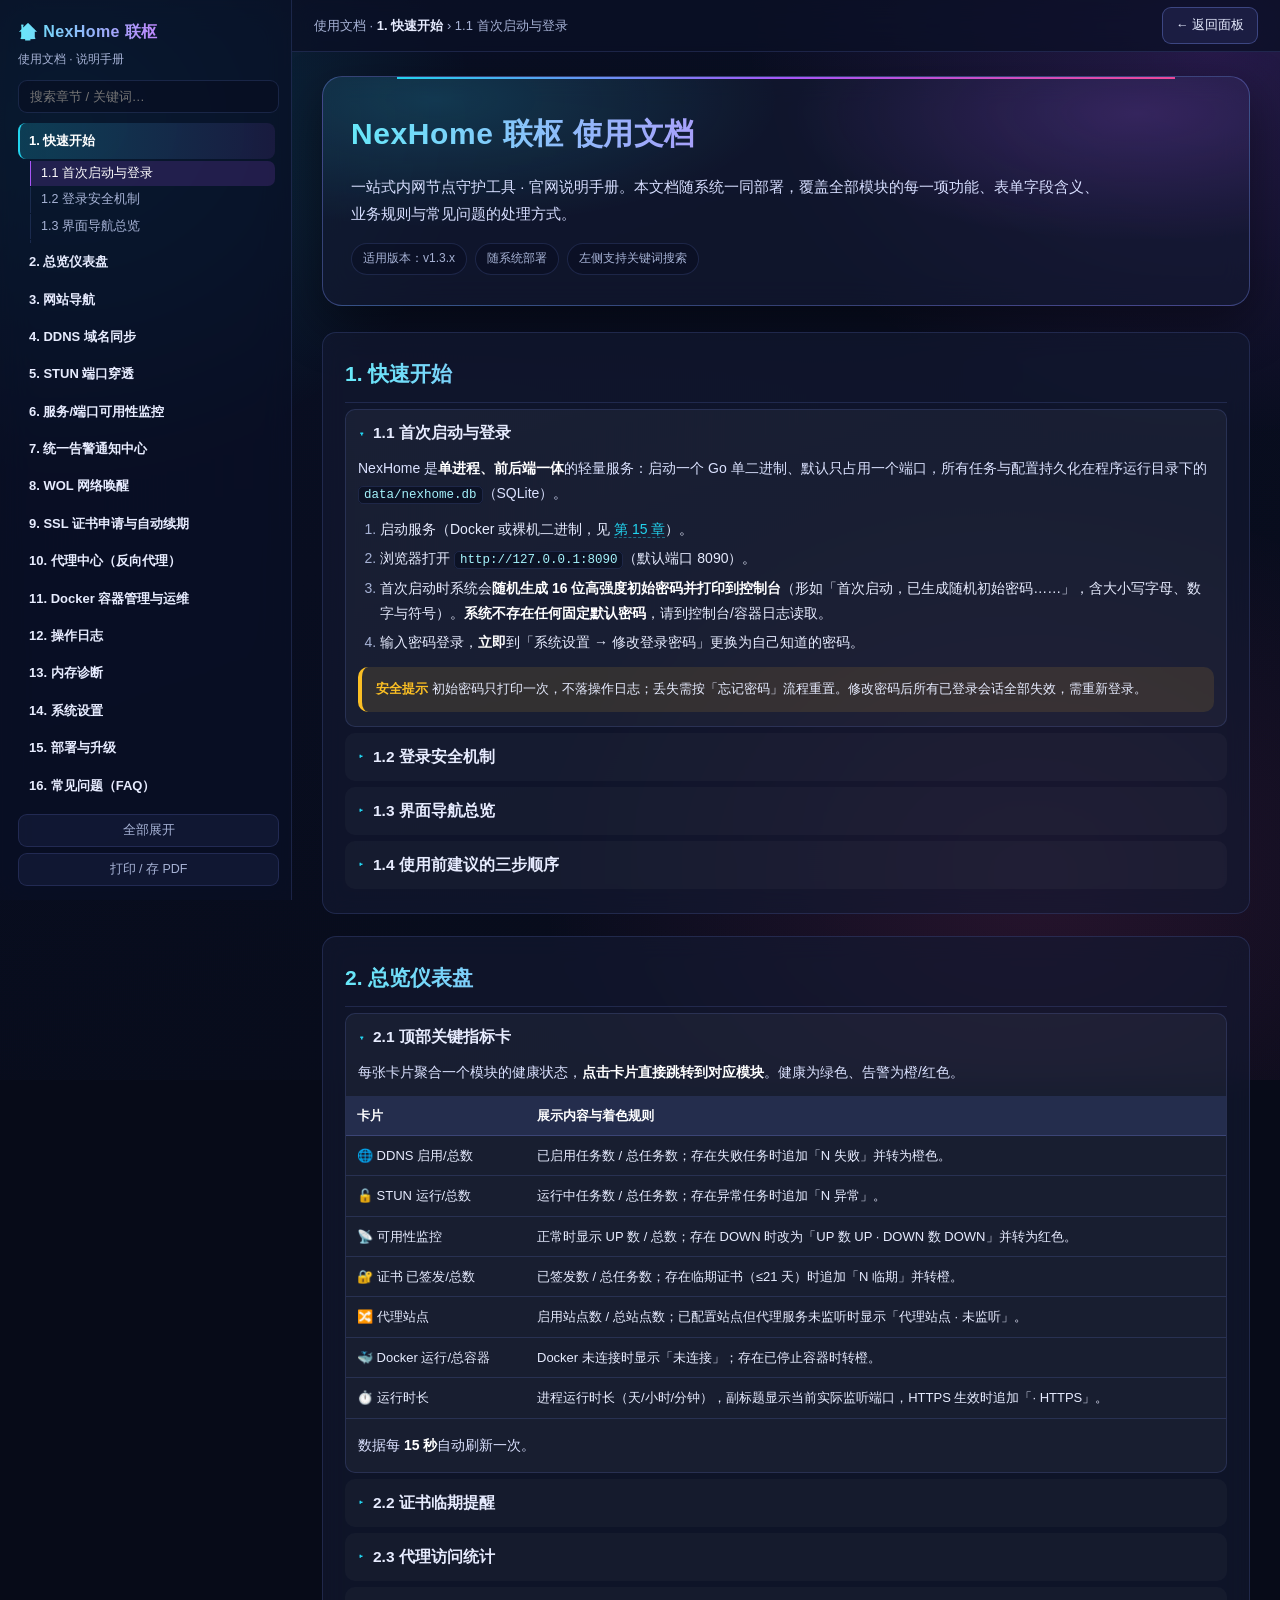
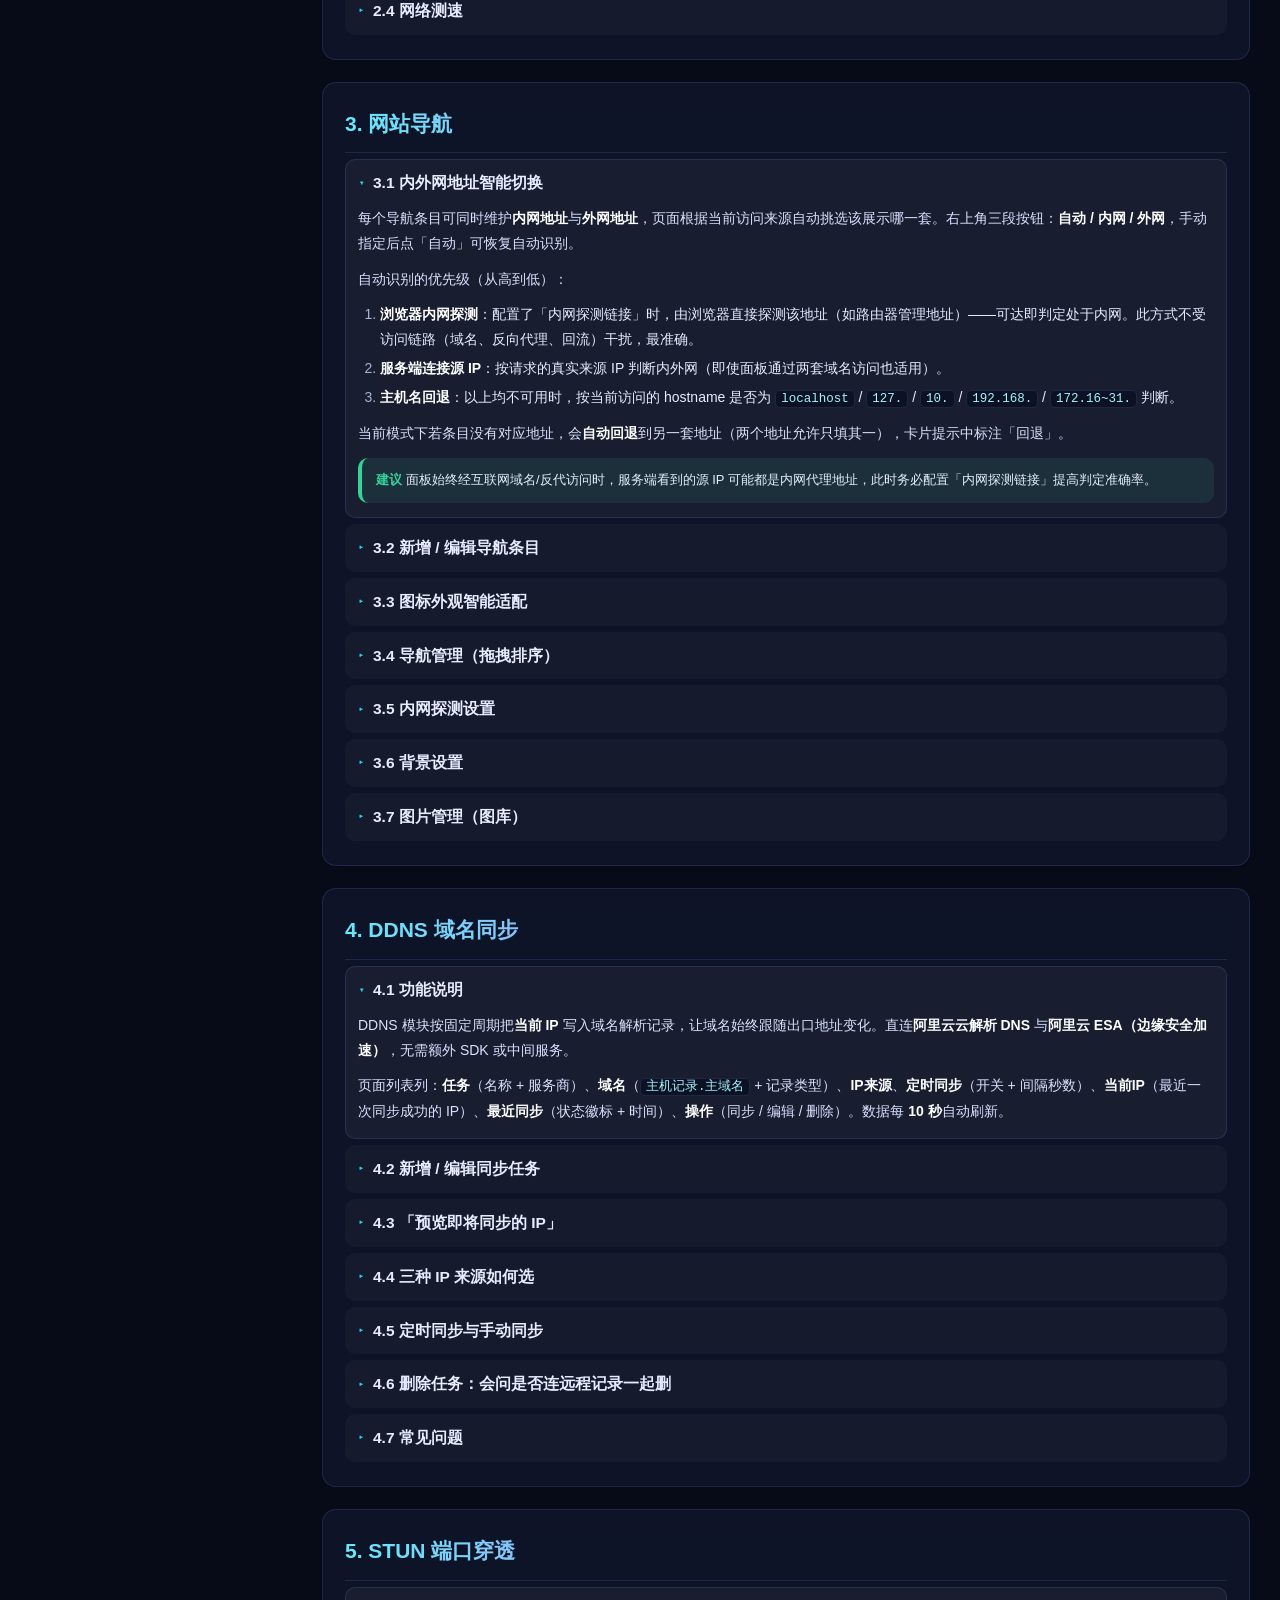
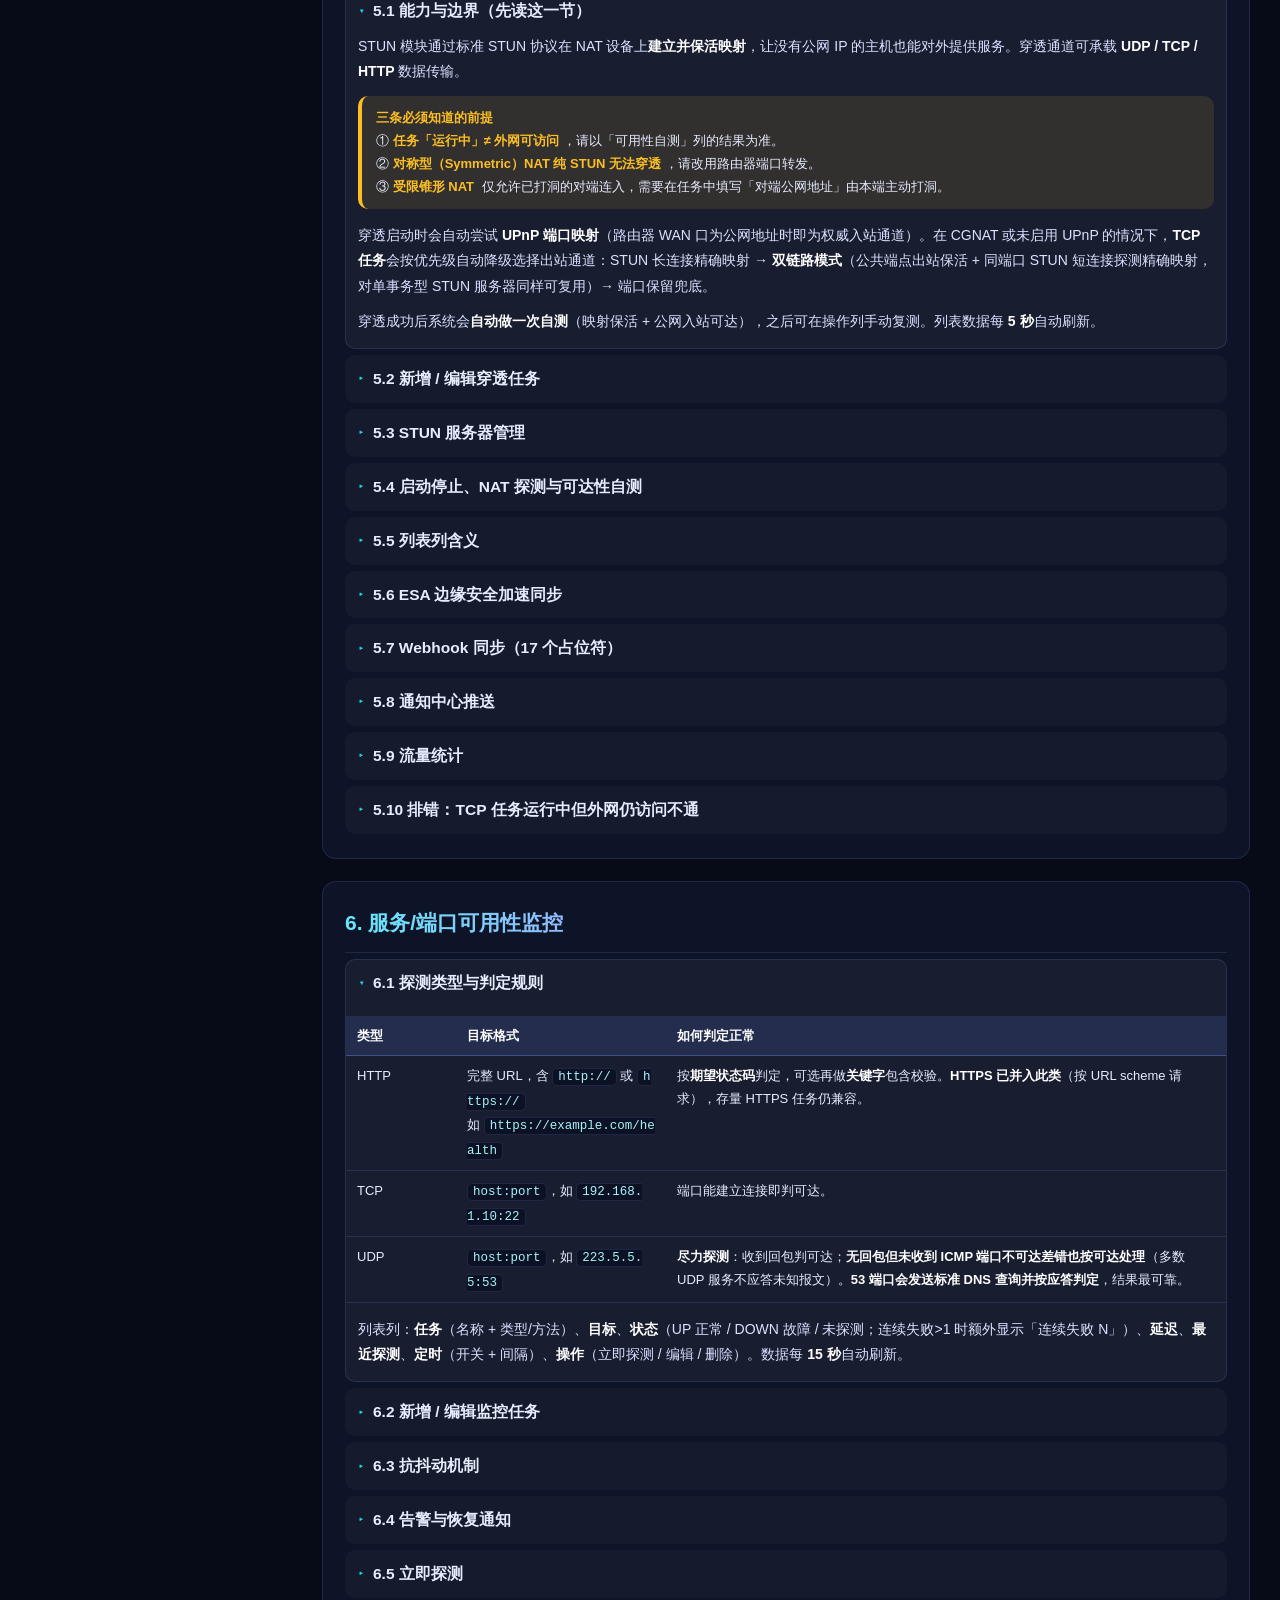
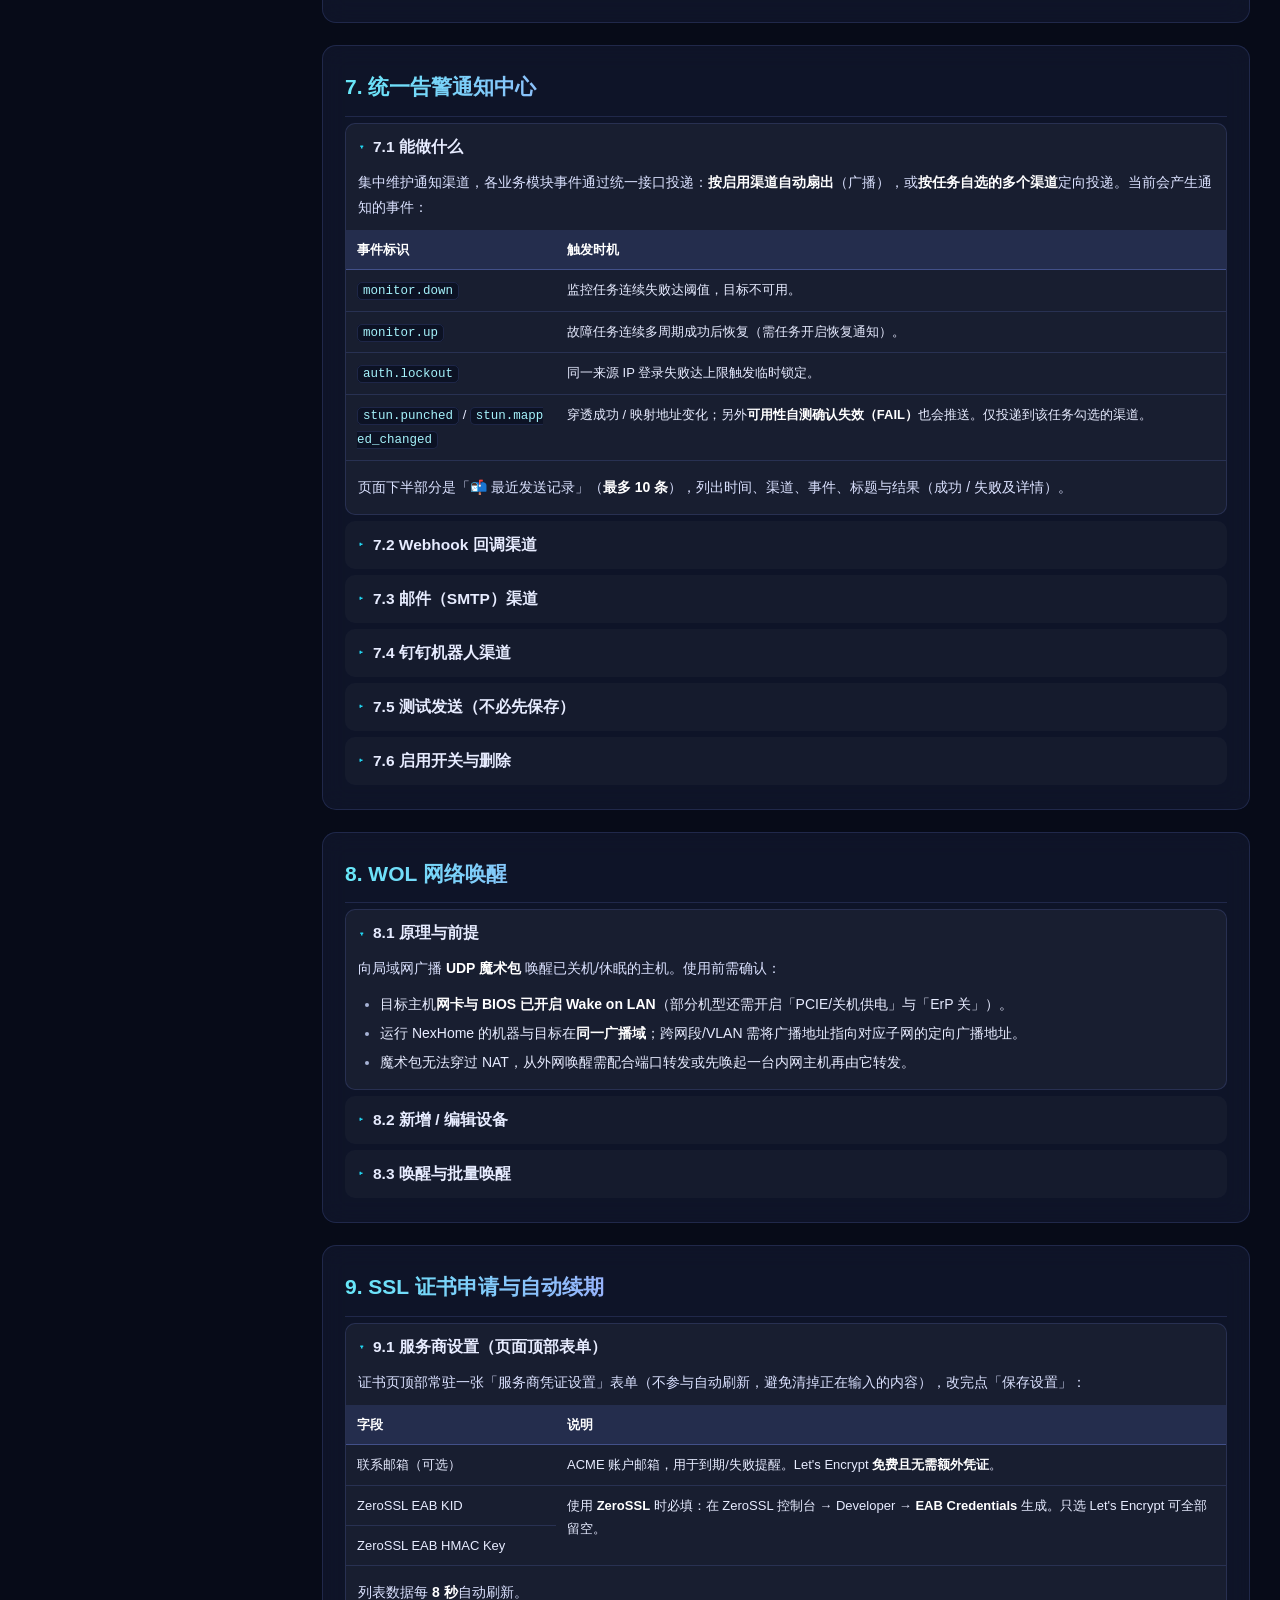
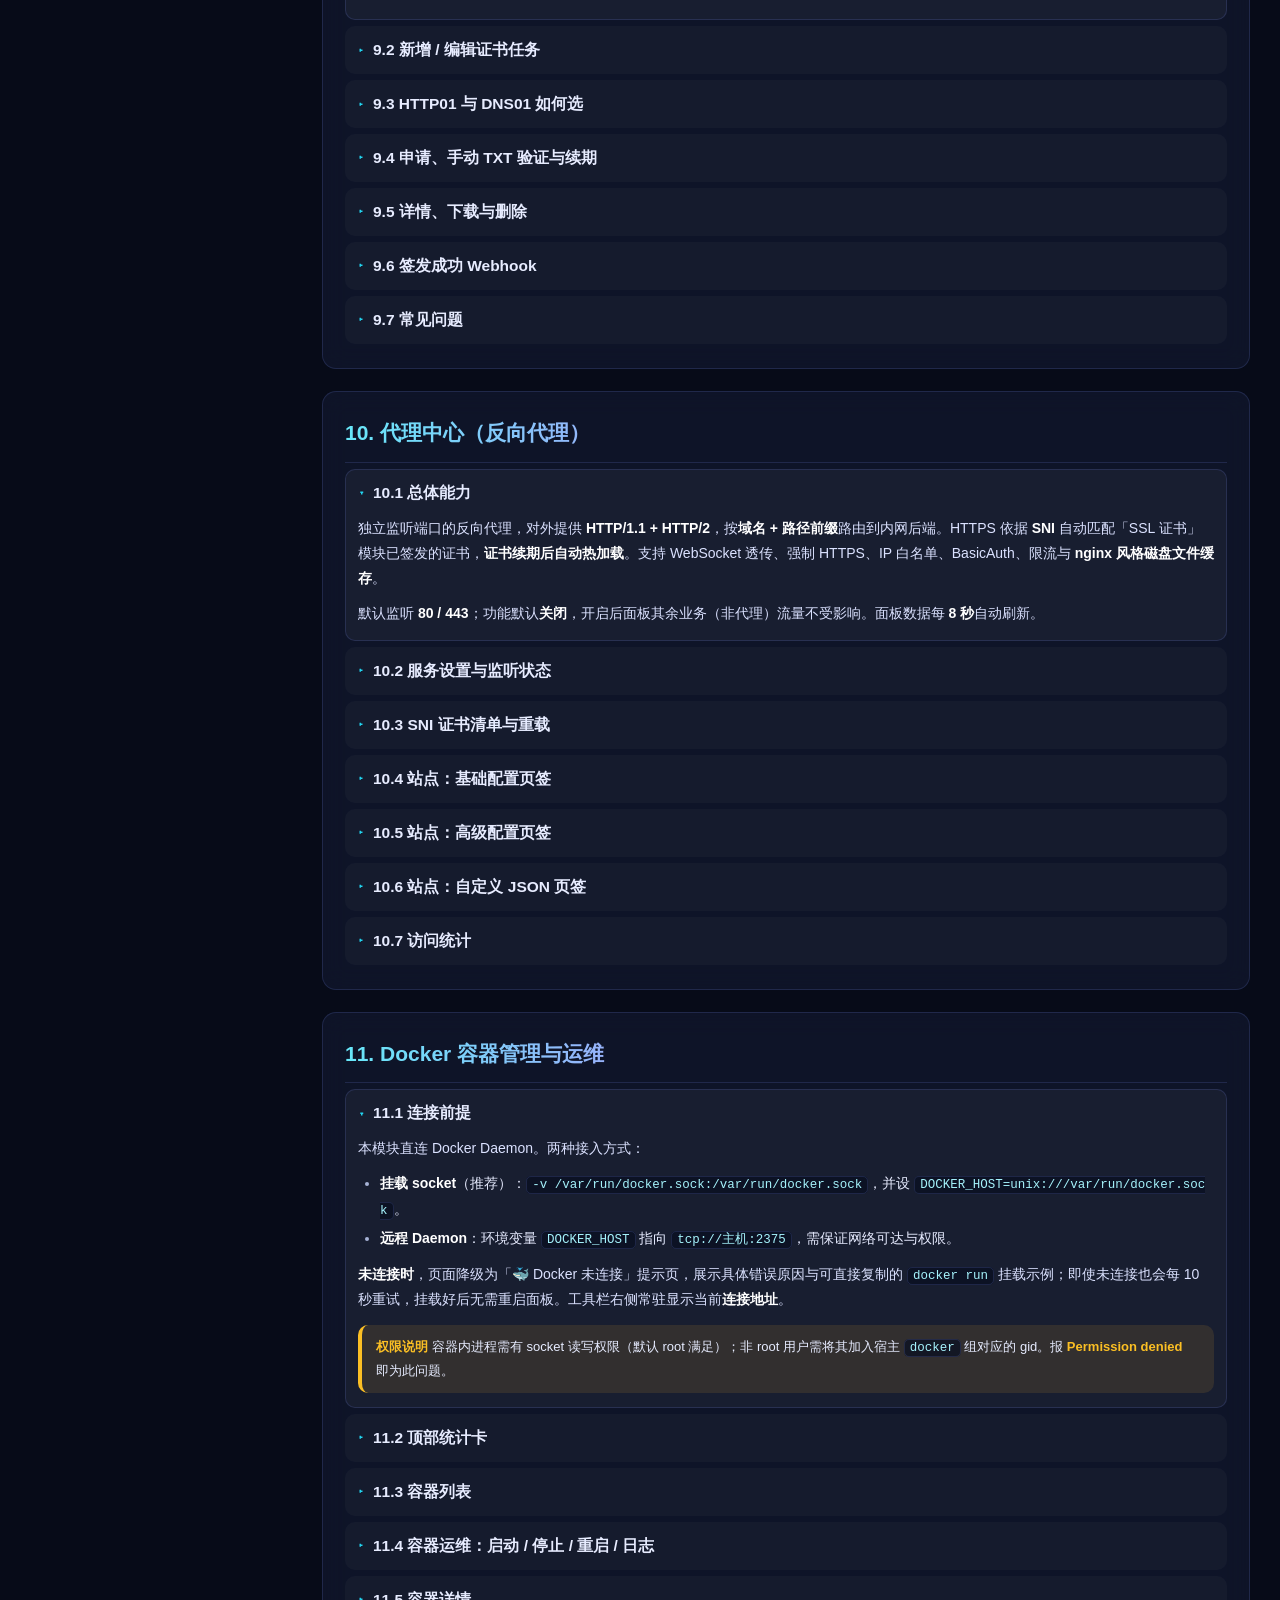
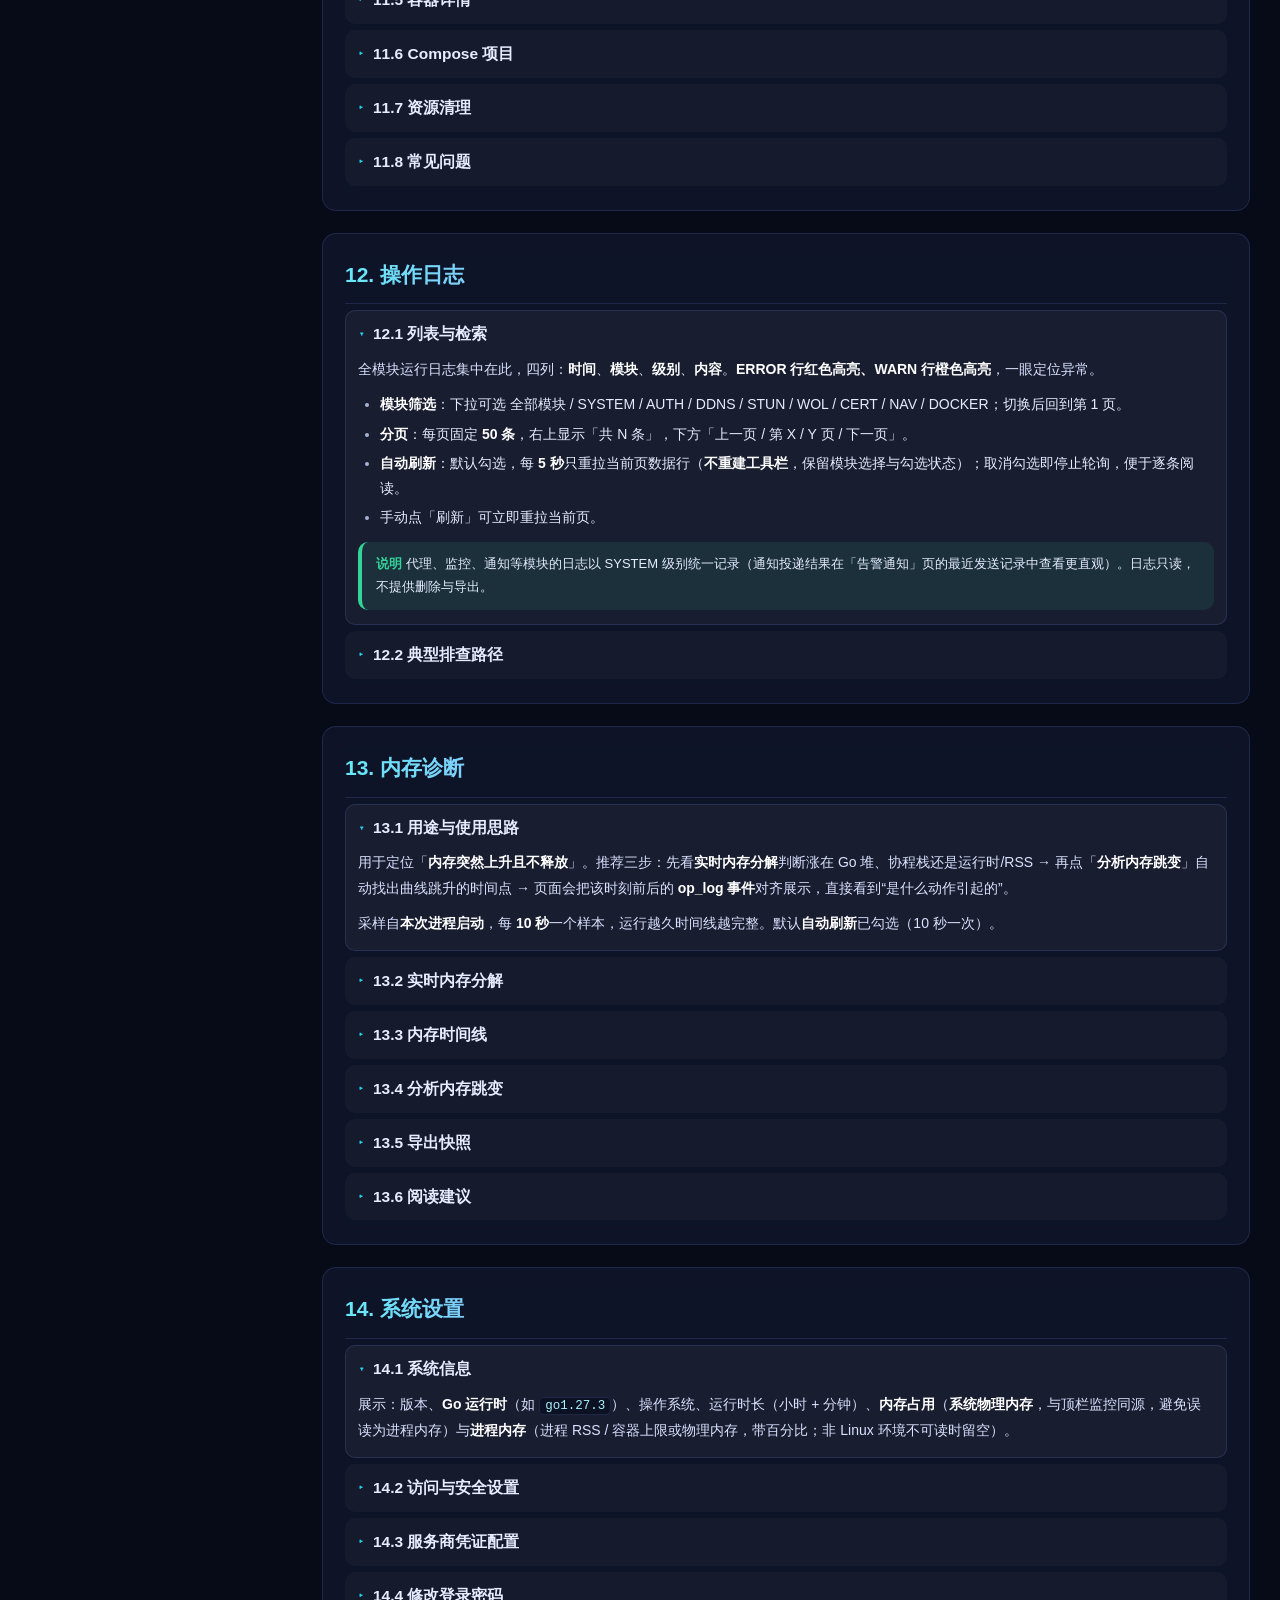
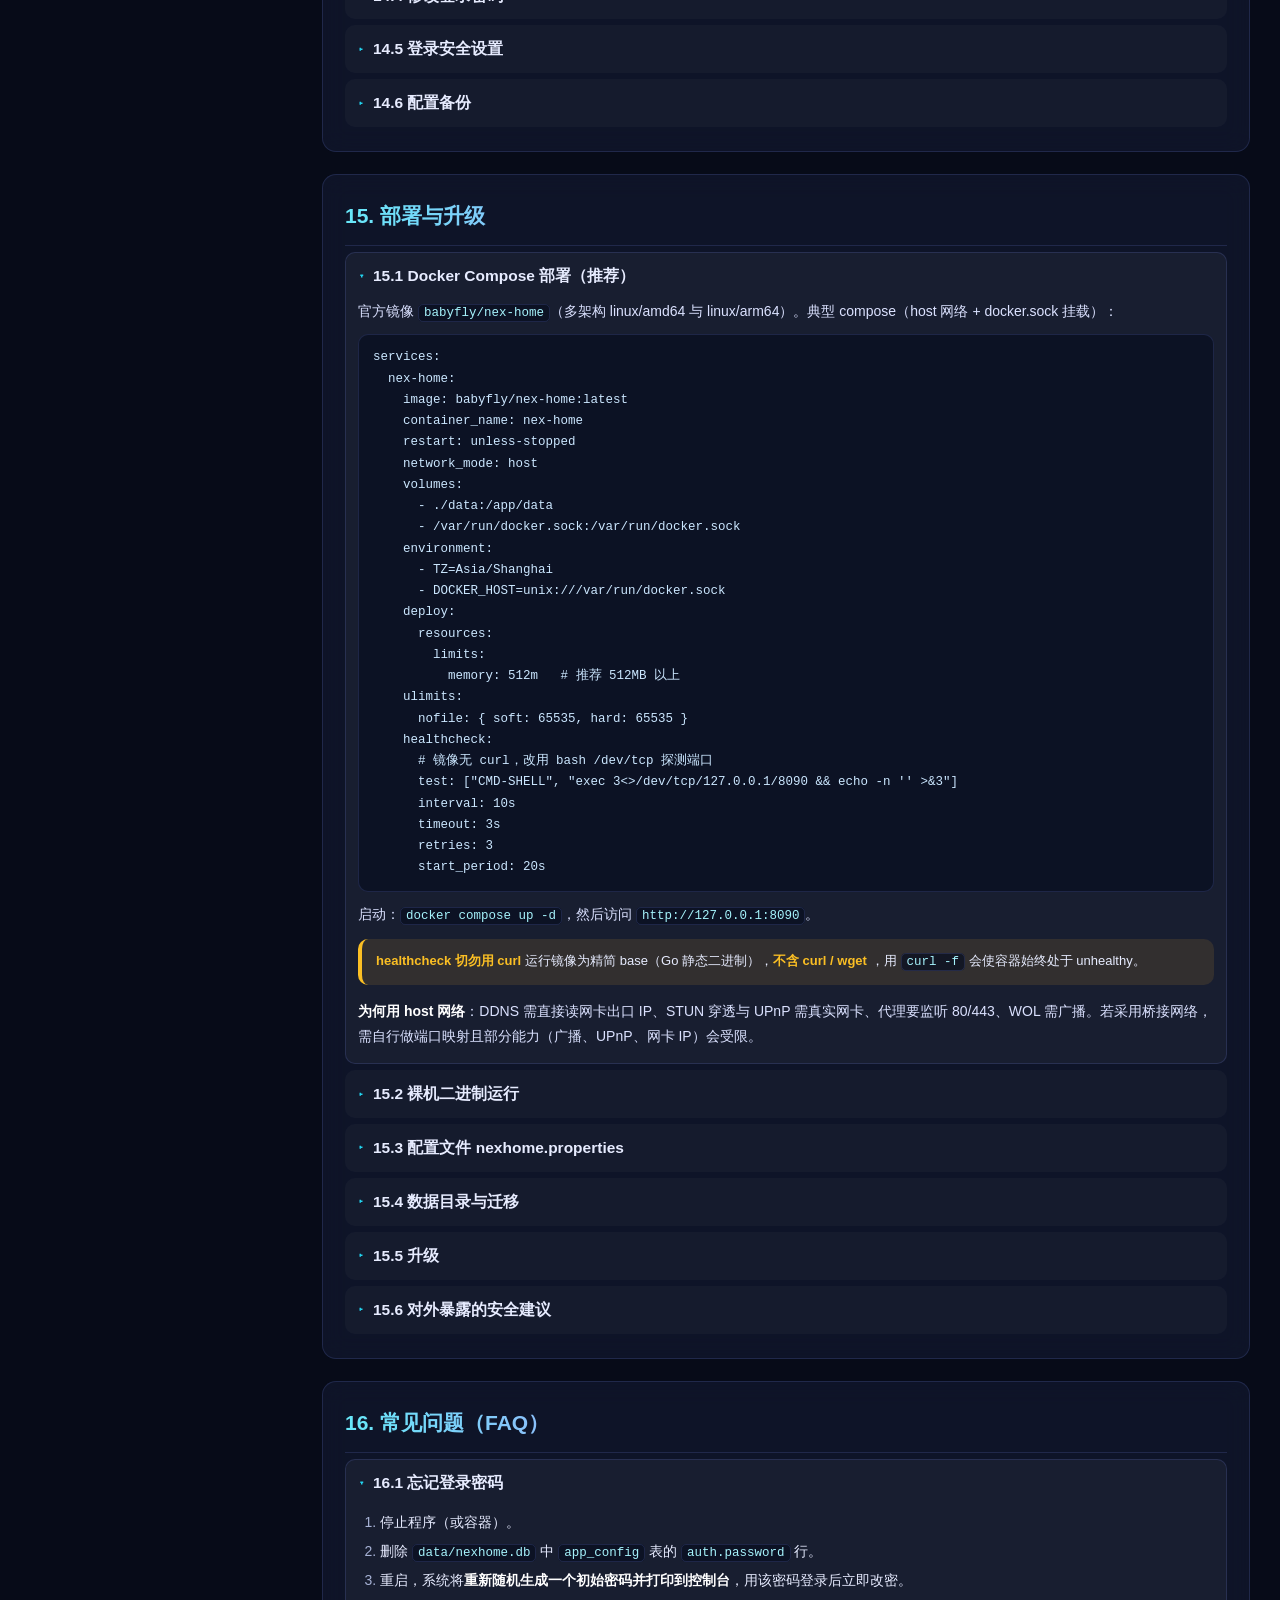
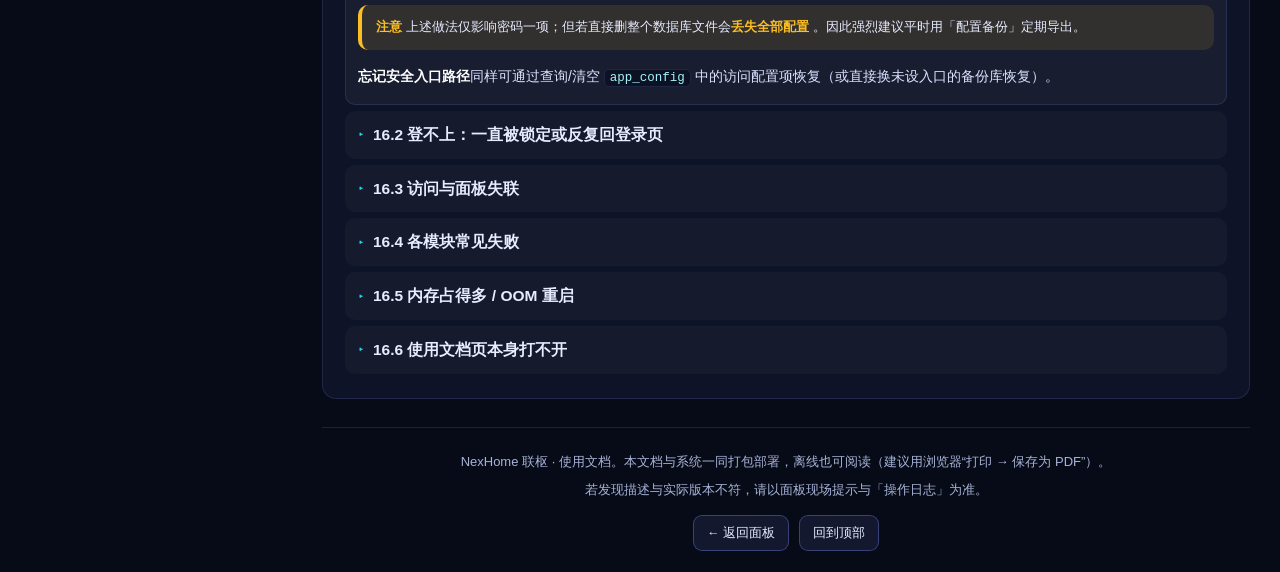
==== internal/web/web/docs.html @ 26b69fdd "补充功能" ====
<!DOCTYPE html>
<html lang="zh-CN">
<head>
    <meta charset="UTF-8">
    <meta name="viewport" content="width=device-width, initial-scale=1.0">
    <title>NexHome 联枢 · 使用文档</title>
    <link rel="stylesheet" href="docs.css">
    <link rel="icon" href="data:image/svg+xml,<svg xmlns='http://www.w3.org/2000/svg' viewBox='0 0 100 100'><text y='.9em' font-size='90'>📖</text></svg>">
</head>
<body>
<div class="doc-shell">

    <!-- 左侧目录 -->
    <aside class="doc-side" id="docSide">
        <div class="doc-side-head">
            <div class="doc-logo">🏠 NexHome 联枢</div>
            <div class="doc-sub">使用文档 · 说明手册</div>
            <input type="search" id="docSearch" placeholder="搜索章节 / 关键词…" autocomplete="off">
        </div>
        <nav class="doc-toc" id="docToc"></nav>
        <div class="doc-side-foot">
            <button type="button" class="doc-linkbtn" id="btnExpandAll">全部展开</button>
            <button type="button" class="doc-linkbtn" id="btnPrint">打印 / 存 PDF</button>
        </div>
    </aside>

    <!-- 正文 -->
    <main class="doc-main">
        <header class="doc-topbar">
            <button type="button" class="doc-burger" id="btnMenu">☰</button>
            <span class="doc-crumb" id="docCrumb">使用文档</span>
            <div class="doc-topbar-actions">
                <a class="doc-btn" id="btnBackPanel" href="index.html">← 返回面板</a>
            </div>
        </header>

        <article class="doc-article">
            <div class="doc-hero">
                <h1>NexHome 联枢 使用文档</h1>
                <p class="doc-lead">一站式内网节点守护工具 · 官网说明手册。本文档随系统一同部署，覆盖全部模块的每一项功能、表单字段含义、业务规则与常见问题的处理方式。</p>
                <div class="doc-hero-meta">
                    <span>适用版本：v1.3.x</span>
                    <span>随系统部署</span>
                    <span>左侧支持关键词搜索</span>
                </div>
            </div>

            <section class="doc-sec" id="sec-start">
                <h2>1. 快速开始</h2>
                <details class="doc-sub-sec" open>
                    <summary><h3>1.1 首次启动与登录</h3></summary>
                    <p>NexHome 是<b>单进程、前后端一体</b>的轻量服务：启动一个 Go 单二进制、默认只占用一个端口，所有任务与配置持久化在程序运行目录下的 <code>data/nexhome.db</code>（SQLite）。</p>
                    <ol>
                        <li>启动服务（Docker 或裸机二进制，见 <a href="#sec-deploy">第 15 章</a>）。</li>
                        <li>浏览器打开 <code>http://127.0.0.1:8090</code>（默认端口 8090）。</li>
                        <li>首次启动时系统会<b>随机生成 16 位高强度初始密码并打印到控制台</b>（形如「首次启动，已生成随机初始密码……」，含大小写字母、数字与符号）。<b>系统不存在任何固定默认密码</b>，请到控制台/容器日志读取。</li>
                        <li>输入密码登录，<b>立即</b>到「系统设置 → 修改登录密码」更换为自己知道的密码。</li>
                    </ol>
                    <div class="doc-note warn"><b>安全提示</b>初始密码只打印一次，不落操作日志；丢失需按「忘记密码」流程重置。修改密码后所有已登录会话全部失效，需重新登录。</div>
                </details>
                <details class="doc-sub-sec">
                    <summary><h3>1.2 登录安全机制</h3></summary>
                    <table>
                        <thead><tr><th style="width:170px">机制</th><th>说明</th></tr></thead>
                        <tbody>
                        <tr><td>失败锁定</td><td>同一来源 IP 连续登录失败达到上限（默认 <b>3 次</b>）后，该 IP 临时锁定 <b>30 分钟</b>；成功登录后计数清零。阈值与时长可在「系统设置 → 登录安全设置」调整（次数 1~100，时长 1~1440 分钟）。失败计数为进程内存态，<b>重启进程后归零</b>。触发锁定时会向通知中心已启用渠道推送 <code>auth.lockout</code> 告警。</td></tr>
                        <tr><td>单点登录</td><td>系统强制单点登录：新设备登录会自动注销之前的会话，旧标签页再次请求将被踢回登录页。</td></tr>
                        <tr><td>会话有效期</td><td>登录后颁发的 Token 有效期 <b>24 小时</b>，过期后需重新登录。</td></tr>
                        <tr><td>接口鉴权</td><td>除登录与登录状态检查外，所有 <code>/api/**</code> 接口都需携带 Token（请求头 <code>X-Token</code> 或查询参数 <code>token</code>）。</td></tr>
                        </tbody>
                    </table>
                </details>
                <details class="doc-sub-sec">
                    <summary><h3>1.3 界面导航总览</h3></summary>
                    <p>左侧菜单共 13 个页面，自上而下依次为：</p>
                    <table>
                        <thead><tr><th style="width:150px">页面</th><th>作用</th><th style="width:180px">详见</th></tr></thead>
                        <tbody>
                        <tr><td>📊 总览</td><td>聚合所有模块健康状态、代理访问统计、网络测速</td><td><a href="#sec-dashboard">第 2 章</a></td></tr>
                        <tr><td>🧭 网站导航</td><td>内外网双地址卡片入口，自动切换</td><td><a href="#sec-nav">第 3 章</a></td></tr>
                        <tr><td>🌐 DDNS 同步</td><td>域名解析记录跟随 IP 自动更新</td><td><a href="#sec-ddns">第 4 章</a></td></tr>
                        <tr><td>🔓 STUN 穿透</td><td>无公网 IP 时对外提供服务</td><td><a href="#sec-stun">第 5 章</a></td></tr>
                        <tr><td>📡 可用性监控</td><td>HTTP / TCP / UDP 周期探测与告警</td><td><a href="#sec-monitor">第 6 章</a></td></tr>
                        <tr><td>🔔 通知中心</td><td>Webhook / 邮件 / 钉钉渠道集中维护</td><td><a href="#sec-notify">第 7 章</a></td></tr>
                        <tr><td>⚡ WOL 唤醒</td><td>局域网魔术包唤醒主机</td><td><a href="#sec-wol">第 8 章</a></td></tr>
                        <tr><td>🔐 SSL 证书</td><td>证书申请、自动续期、下载</td><td><a href="#sec-cert">第 9 章</a></td></tr>
                        <tr><td>🔀 代理中心</td><td>反向代理、SNI 证书、缓存与统计</td><td><a href="#sec-proxy">第 10 章</a></td></tr>
                        <tr><td>🐳 Docker 容器</td><td>容器观测与起停运维</td><td><a href="#sec-docker">第 11 章</a></td></tr>
                        <tr><td>📋 操作日志</td><td>全模块运行日志检索</td><td><a href="#sec-logs">第 12 章</a></td></tr>
                        <tr><td>🩺 内存诊断</td><td>内存分解、跳变点与日志关联分析</td><td><a href="#sec-diag">第 13 章</a></td></tr>
                        <tr><td>⚙️ 系统设置</td><td>访问配置、HTTPS、安全入口、凭证、密码、备份</td><td><a href="#sec-settings">第 14 章</a></td></tr>
                        </tbody>
                    </table>
                    <p>顶栏右侧常驻 <b>CPU / 内存 / 虚拟内存</b> 三项实时负载（每 5 秒刷新，≥60% 变橙、≥85% 变红），以及 <b>📖 使用文档</b>（打开本页）与 <b>退出登录</b> 按钮。左下角显示当前版本号与 Go 运行时版本。</p>
                </details>
                <details class="doc-sub-sec">
                    <summary><h3>1.4 使用前建议的三步顺序</h3></summary>
                    <ol>
                        <li>「系统设置 → 服务商凭证配置」录入阿里云 AccessKey（若使用 DDNS / 证书 DNS01 自动验证 / ESA 同步）。</li>
                        <li>「通知中心」建好至少一个可用渠道并「测试发送」通过，后续所有告警才有出口。</li>
                        <li>「系统设置 → 访问与安全设置」按需改端口、开 HTTPS、设安全入口。</li>
                    </ol>
                </details>
            </section>

            <section class="doc-sec" id="sec-dashboard">
                <h2>2. 总览仪表盘</h2>
                <details class="doc-sub-sec" open>
                    <summary><h3>2.1 顶部关键指标卡</h3></summary>
                    <p>每张卡片聚合一个模块的健康状态，<b>点击卡片直接跳转到对应模块</b>。健康为绿色、告警为橙/红色。</p>
                    <table>
                        <thead><tr><th style="width:180px">卡片</th><th>展示内容与着色规则</th></tr></thead>
                        <tbody>
                        <tr><td>🌐 DDNS 启用/总数</td><td>已启用任务数 / 总任务数；存在失败任务时追加「N 失败」并转为橙色。</td></tr>
                        <tr><td>🔓 STUN 运行/总数</td><td>运行中任务数 / 总任务数；存在异常任务时追加「N 异常」。</td></tr>
                        <tr><td>📡 可用性监控</td><td>正常时显示 UP 数 / 总数；存在 DOWN 时改为「UP 数 UP · DOWN 数 DOWN」并转为红色。</td></tr>
                        <tr><td>🔐 证书 已签发/总数</td><td>已签发数 / 总任务数；存在临期证书（≤21 天）时追加「N 临期」并转橙。</td></tr>
                        <tr><td>🔀 代理站点</td><td>启用站点数 / 总站点数；已配置站点但代理服务未监听时显示「代理站点 · 未监听」。</td></tr>
                        <tr><td>🐳 Docker 运行/总容器</td><td>Docker 未连接时显示「未连接」；存在已停止容器时转橙。</td></tr>
                        <tr><td>⏱️ 运行时长</td><td>进程运行时长（天/小时/分钟），副标题显示当前实际监听端口，HTTPS 生效时追加「· HTTPS」。</td></tr>
                        </tbody>
                    </table>
                    <p>数据每 <b>15 秒</b>自动刷新一次。</p>
                </details>
                <details class="doc-sub-sec">
                    <summary><h3>2.2 证书临期提醒</h3></summary>
                    <p>存在 21 天内到期的已签发证书时，额外出现一张「🔐 证书临期提醒」表，列出任务名、到期日与剩余天数（≤7 天标红）。可跳转到 SSL 证书页处理。</p>
                </details>
                <details class="doc-sub-sec">
                    <summary><h3>2.3 代理访问统计</h3></summary>
                    <p>展示<b>最近 7 天</b>经由代理中心的访问情况，共三块：</p>
                    <ul>
                        <li><b>每日总访问次数</b>折线图：悬浮可查看具体日期与次数（无数据显示「暂无访问数据」）。</li>
                        <li><b>网站访问 TOP10</b>：按域名统计的横向条形榜。</li>
                        <li><b>来源地区 TOP10</b>：基于内置 ip2region 库解析访客 IP 得到的城市/地区榜。</li>
                    </ul>
                    <p>统计口径来自代理中心的访问记录，未启用代理或未配站点时此处为空。</p>
                </details>
                <details class="doc-sub-sec">
                    <summary><h3>2.4 网络测速</h3></summary>
                    <p>测量 <b>浏览器 ↔ 本系统</b> 之间的链路质量，<b>不经任何外部测速服务器</b>，因此可安全用于内网与穿透链路测试。</p>
                    <table>
                        <thead><tr><th style="width:150px">指标</th><th>算法与说明</th></tr></thead>
                        <tbody>
                        <tr><td>延迟</td><td>小载荷连续 HTTP 往返，取<b>中位数</b>（代表链路典型往返，抗尖峰）；下方小字给出最低~最高区间。前两次请求作为握手预热不计入。</td></tr>
                        <tr><td>抖动</td><td>P95 − P50（对应 ITU-T G.114 的网络性抖动 ipdv）。为保证样本量，至少采满 20 个样本或到最长窗口（两倍测量时长）为止，样本偏少时小字会标注「（偏少）」。</td></tr>
                        <tr><td>丢包率</td><td>测量窗口内 5 秒未返回的请求计为一次丢失，按丢失/(成功+丢失) 计算百分比。</td></tr>
                        <tr><td>下载 / 上传速率</td><td><b>6 路并发</b>拉流/推流（等于浏览器同源 HTTP/1.1 连接上限），正式测量前先短时预热全部连接以排除握手与 TCP 慢启动；下载读流放在独立 Worker 线程中，避免页面卡顿干扰测量。结果显示为 Mbps。</td></tr>
                        </tbody>
                    </table>
                    <ul>
                        <li>三个阶段（① 延迟/丢包 → ② 下载 → ③ 上传）各测 <b>10 秒</b>，顶部进度条按阶段权重单调推进并标注「预热/测量」。</li>
                        <li>测速期间自动<b>暂停</b>仪表盘 15 秒刷新与顶栏 5 秒监控轮询，避免抢占连接与 CPU；中途切换页面不会打断测速，回到总览后数值与进度按缓存复原。</li>
                        <li>Worker 不可用的老浏览器会自动回退主线程读流，此时下行数值可能被主线程性能限制。</li>
                    </ul>
                </details>
            </section>

            <section class="doc-sec" id="sec-nav">
                <h2>3. 网站导航</h2>
                <details class="doc-sub-sec" open>
                    <summary><h3>3.1 内外网地址智能切换</h3></summary>
                    <p>每个导航条目可同时维护<b>内网地址</b>与<b>外网地址</b>，页面根据当前访问来源自动挑选该展示哪一套。右上角三段按钮：<b>自动 / 内网 / 外网</b>，手动指定后点「自动」可恢复自动识别。</p>
                    <p>自动识别的优先级（从高到低）：</p>
                    <ol>
                        <li><b>浏览器内网探测</b>：配置了「内网探测链接」时，由浏览器直接探测该地址（如路由器管理地址）——可达即判定处于内网。此方式不受访问链路（域名、反向代理、回流）干扰，最准确。</li>
                        <li><b>服务端连接源 IP</b>：按请求的真实来源 IP 判断内外网（即使面板通过两套域名访问也适用）。</li>
                        <li><b>主机名回退</b>：以上均不可用时，按当前访问的 hostname 是否为 <code>localhost</code> / <code>127.</code> / <code>10.</code> / <code>192.168.</code> / <code>172.16~31.</code> 判断。</li>
                    </ol>
                    <p>当前模式下若条目没有对应地址，会<b>自动回退</b>到另一套地址（两个地址允许只填其一），卡片提示中标注「回退」。</p>
                    <div class="doc-note tip"><b>建议</b>面板始终经互联网域名/反代访问时，服务端看到的源 IP 可能都是内网代理地址，此时务必配置「内网探测链接」提高判定准确率。</div>
                </details>
                <details class="doc-sub-sec">
                    <summary><h3>3.2 新增 / 编辑导航条目</h3></summary>
                    <table>
                        <thead><tr><th style="width:170px">字段</th><th style="width:110px">必填</th><th>说明</th></tr></thead>
                        <tbody>
                        <tr><td>网站名称</td><td>是</td><td>卡片标题。</td></tr>
                        <tr><td>图标</td><td>否</td><td>可「上传图标」（支持 png / jpg / gif / webp / svg / ico），或填写外部图片 URL；「移除」清空。左侧实时预览，加载失败回退为 🌍。</td></tr>
                        <tr><td>描述文字</td><td>否</td><td>鼠标悬停卡片时展示。</td></tr>
                        <tr><td>内网访问地址</td><td>二者其一</td><td>如 <code>http://192.168.1.10:8080</code>。</td></tr>
                        <tr><td>外网访问地址</td><td>二者其一</td><td>如 <code>https://nas.example.com</code>。内/外网地址<b>至少填写一个</b>，否则保存时提示。</td></tr>
                        <tr><td>排序权重</td><td>否</td><td>数字，影响默认顺序；管理视图中的拖拽排序会直接改写顺序。</td></tr>
                        <tr><td>是否启用</td><td>否</td><td>停用的条目不出现在卡片页，仍保留在管理列表中。</td></tr>
                        </tbody>
                    </table>
                    <p>卡片页与条目均可直接「编辑」「删除」（删除有二次确认）。点击卡片在新标签页打开链接。</p>
                </details>
                <details class="doc-sub-sec">
                    <summary><h3>3.3 图标外观智能适配</h3></summary>
                    <p>渲染卡片时系统会读取图标像素，按「四角不透明度 + 不透明覆盖率」自动判定形状并套用对应的托底样式：<b>方角 / 圆角 / 圆形 / 不规则</b>（镂空字标等低覆盖图形归不规则，需底板托底），同时提取不透明区域主色作为卡片悬停辉光（过暗自动提亮）。外链图标若没有 CORS 授权、非图片或分析超时，会静默回退为通用玻璃框，不影响展示。</p>
                </details>
                <details class="doc-sub-sec">
                    <summary><h3>3.4 导航管理（拖拽排序）</h3></summary>
                    <p>卡片页右上「🛠 管理导航」进入表格视图，展示图标缩略、名称、内/外网地址、启用状态。左侧 ⠿ 手柄可<b>拖动行调整顺序，松开自动保存</b>。</p>
                </details>
                <details class="doc-sub-sec">
                    <summary><h3>3.5 内网探测设置</h3></summary>
                    <p>管理视图中的「🔌 内网探测」用于填写探测链接（留空关闭）。填写后面板加载时会用 <code>no-cors</code> 请求该地址（不读取内容、带时间戳穿透缓存），超时或失败按不可达处理。</p>
                    <ul>
                        <li>建议填写<b>内网特有</b>地址（路由器、NAS 管理页），若其他局域网也使用该地址（如 <code>192.168.1.1</code>）可能误判为内网。</li>
                        <li>面板经 <b>HTTPS</b> 访问时浏览器会拦截 <code>http://</code> 探测链接（混合内容），请改填内网 https 地址，或经 http 访问面板。</li>
                    </ul>
                </details>
                <details class="doc-sub-sec">
                    <summary><h3>3.6 背景设置</h3></summary>
                    <p>「🌄 背景设置」可为导航首页指定背景图（留空恢复默认浅色底），背景经模糊处理后铺满首页，仅影响观感。支持两种来源：</p>
                    <ul>
                        <li><b>系统内路径</b>：① 「图片管理」上传的图片，形如 <code>/nav-icons/xxx.png</code>；② 自行放入程序 <code>data/images</code> 目录的文件，以 <code>/images/bg.png</code> 引用。</li>
                        <li><b>外部直链</b>：任意 <code>http(s)</code> 图片地址。</li>
                    </ul>
                    <p>可点「从图库选择」直接挑图回填。</p>
                </details>
                <details class="doc-sub-sec">
                    <summary><h3>3.7 图片管理（图库）</h3></summary>
                    <p>「🖼 图片管理」集中维护上传的图片，可用于导航图标与背景图：</p>
                    <ul>
                        <li><b>上传</b>：png / jpg / gif / webp / svg / ico；上传接口单请求上限 8MB，业务层对图标文件另有 <b>2MB</b> 上限，超出会给出友好报错。</li>
                        <li><b>预览</b>：点缩略图叠层查看原图，可顺手复制路径。</li>
                        <li><b>复制路径</b>：便于粘贴到背景地址或图标 URL 输入框。</li>
                        <li><b>引用提示</b>：列表会显示该图被哪些导航/背景引用。</li>
                        <li><b>删除</b>：仍被导航图标或背景引用的图片会被后端拒绝删除。</li>
                        <li><b>选图模式</b>：从背景设置进入时点「选用」即把路径回传给表单。</li>
                    </ul>
                </details>
            </section>

            <section class="doc-sec" id="sec-ddns">
                <h2>4. DDNS 域名同步</h2>
                <details class="doc-sub-sec" open>
                    <summary><h3>4.1 功能说明</h3></summary>
                    <p>DDNS 模块按固定周期把<b>当前 IP</b> 写入域名解析记录，让域名始终跟随出口地址变化。直连<b>阿里云云解析 DNS</b> 与<b>阿里云 ESA（边缘安全加速）</b>，无需额外 SDK 或中间服务。</p>
                    <p>页面列表列：<b>任务</b>（名称 + 服务商）、<b>域名</b>（<code>主机记录.主域名</code> + 记录类型）、<b>IP来源</b>、<b>定时同步</b>（开关 + 间隔秒数）、<b>当前IP</b>（最近一次同步成功的 IP）、<b>最近同步</b>（状态徽标 + 时间）、<b>操作</b>（同步 / 编辑 / 删除）。数据每 <b>10 秒</b>自动刷新。</p>
                </details>
                <details class="doc-sub-sec">
                    <summary><h3>4.2 新增 / 编辑同步任务</h3></summary>
                    <p>点击右上「＋ 新增同步任务」，字段如下（<b>带 * 为必填</b>）：</p>
                    <table>
                        <thead><tr><th style="width:180px">字段</th><th style="width:80px">必填</th><th>说明</th></tr></thead>
                        <tbody>
                        <tr><td>任务名称</td><td>是</td><td>便于识别的自定义名称。</td></tr>
                        <tr><td>服务商</td><td>是</td><td><b>阿里云DNS</b>（云解析 DNS）或 <b>阿里云ESA</b>。切换为 ESA 时表单会额外出现「ESA 站点」选择区。</td></tr>
                        <tr><td>主域名</td><td>是</td><td>如 <code>example.com</code>（不带主机记录）。</td></tr>
                        <tr><td>主机记录</td><td>是</td><td>如 <code>www</code>、<code>@</code>、<code>nas</code>。最终记录为 <code>主机记录.主域名</code>。</td></tr>
                        <tr><td>记录类型</td><td>—</td><td><b>A</b>（IPv4）或 <b>AAAA</b>（IPv6）。需与所选 IP 来源返回的地址族一致，否则同步会失败。</td></tr>
                        <tr><td>TTL（秒）</td><td>—</td><td>解析缓存时间，<b>最小 60</b>，默认 <b>600</b>。频繁变更 IP 时可调小，但过小会增加查询量。</td></tr>
                        <tr><td>IP 来源</td><td>是</td><td><b>公网接口自动获取</b> / <b>本机网卡</b> / <b>手动输入</b>，详见 4.3。</td></tr>
                        <tr><td>网卡</td><td>—</td><td>仅「本机网卡」模式显示。<b>留空 = 自动选择</b>（取第一个非回环、支持广播的网卡）；下拉列表来自实时枚举，多网卡机器建议显式指定。</td></tr>
                        <tr><td>手动 IP</td><td>条件必填</td><td>仅「手动输入」模式显示且必填，用于 IP 固定但无法自动获取的场景。</td></tr>
                        <tr><td>阿里云凭证</td><td>是</td><td>下拉选择在「系统设置 → 服务商凭证配置」中维护的 AccessKey；选「手动填写 AccessKey」则需自行填 ID / Secret。下拉<b>只列出与当前服务商类型匹配的凭证</b>（ALIYUN_DNS / ALIYUN_ESA 都归属阿里云），已引用的配置在编辑时始终保留。</td></tr>
                        <tr><td>AccessKey ID / Secret</td><td>条件必填</td><td>仅在未选择凭证配置时显示必填。<b>建议使用 RAM 子账号</b>，仅授予 <code>AliyunDNSFullAccess</code> 或 ESA 解析相关权限。</td></tr>
                        <tr><td>ESA 站点</td><td>条件必填</td><td>仅服务商为 ESA 时显示。点「加载站点」由 ESA API 实时拉取，显示形如「站点名（SiteId: 1234567890，生效状态）」；若原 SiteId 已不在列表中，会保留该项并标注「当前站点，未在阿里云列表中找到」，避免编辑回显丢失。</td></tr>
                        <tr><td>同步间隔（秒）</td><td>—</td><td><b>最小 60</b>，默认 <b>300</b>。</td></tr>
                        <tr><td>启用定时同步</td><td>—</td><td>停用后仍可手动点「同步」执行一次。</td></tr>
                        </tbody>
                    </table>
                </details>
                <details class="doc-sub-sec">
                    <summary><h3>4.3 「预览即将同步的 IP」</h3></summary>
                    <p>表单中「IP 预览」区的按钮，按<b>当前尚未保存的 IP 来源配置</b>实时解析一次并绿色显示结果（失败时红色显示原因）。用于在保存前确认「本机网卡」选对了网卡、「公网接口」拿到的确实是出口公网 IP，避免把错误地址写进线上解析。</p>
                </details>
                <details class="doc-sub-sec">
                    <summary><h3>4.4 三种 IP 来源如何选</h3></summary>
                    <table>
                        <thead><tr><th style="width:150px">模式</th><th>适用场景与注意</th></tr></thead>
                        <tbody>
                        <tr><td>公网接口自动获取</td><td>最常见。通过外部接口获取本机出口公网 IP，适用于宽带拨号动态公网 IP。<b>注意</b>：处于运营商 NAT（CGNAT）下时拿到的是共享出口地址，指向本机不一定可达，此时应改用 STUN 穿透（<a href="#sec-stun">第 5 章</a>）。</td></tr>
                        <tr><td>本机网卡</td><td>本机拥有需要解析出去的地址（如专线公网 IP、IPv6 地址在网卡上）。可指定网卡，留空自动选择。<b>注意</b>：拿到的是内网地址时，公网解析将不可达。</td></tr>
                        <tr><td>手动输入</td><td>地址由外部确定（例如配合 STUN 映射、或固定 another 主机地址）。不会自动变化，仅适合地址稳定的场景。</td></tr>
                        </tbody>
                    </table>
                </details>
                <details class="doc-sub-sec">
                    <summary><h3>4.5 定时同步与手动同步</h3></summary>
                    <ul>
                        <li><b>定时同步</b>：列表中每行的开关控制，开启后按「同步间隔」周期执行；关闭只保留任务配置。切换开关会立即生效并在短提示中反馈。</li>
                        <li><b>手动同步</b>：点行内「同步」按钮立即触发一次。同步为<b>异步</b>执行，页面会在 2 秒、6 秒后各刷新一次列表以显示最终状态（包含「记录已存在因而取消写入」等结果）。</li>
                        <li>同步结果写入「最近同步」列：<b>成功</b>（绿）/<b>失败</b>（红，附原因）；「当前IP」列展示最近同步成功的地址。</li>
                    </ul>
                    <div class="doc-note tip"><b>写入策略</b>目标记录已存在且值一致时按「跳过」处理，不会反复提交；记录值变化时才发起修改。</div>
                </details>
                <details class="doc-sub-sec">
                    <summary><h3>4.6 删除任务：会问是否连远程记录一起删</h3></summary>
                    <p>点「删除」先做常规二次确认，随后<b>再弹一次询问</b>：</p>
                    <ul>
                        <li><b>删除远程</b>：同步删除服务商上的解析记录，之后再删本地任务。</li>
                        <li><b>仅删本地</b>：只删除本地任务配置，<b>保留云端解析记录</b>（适合把域名交给别的管理方式接管）。</li>
                    </ul>
                    <div class="doc-note warn"><b>注意</b>选择「删除远程」后，若该记录正被证书 DNS01、代理站点等使用，将一并失去解析，请先确认影响。</div>
                </details>
                <details class="doc-sub-sec">
                    <summary><h3>4.7 常见问题</h3></summary>
                    <ul>
                        <li><b>报权限错误（Forbidden / NoPermission）</b>：AccessKey 权限策略不足，需包含云解析 DNS（或 ESA）的读写权限；换用系统授权策略 <code>AliyunDNSFullAccess</code> 的 RAM 子账号。</li>
                        <li><b>「加载站点」提示无可用站点</b>：阿里云 ESA 尚未添加站点，请先到 ESA 控制台完成站点接入再回来创建任务。</li>
                        <li><b>同步成功但域名不生效</b>：多为 TTL 缓存未过期，等待一个 TTL 周期；或记录类型（A/AAAA）与实际 IP 地址族不匹配。</li>
                        <li><b>公网接口获取失败</b>：出口接口不可达或本机断网，任务会记为失败并保留上一次成功 IP，可改用「本机网卡」模式验证。</li>
                    </ul>
                    <p>同步失败的具体原因可在「<a href="#sec-logs">操作日志</a>」的 <b>DDNS</b> 模块中查看。</p>
                </details>
            </section>

            <section class="doc-sec" id="sec-stun">
                <h2>5. STUN 端口穿透</h2>
                <details class="doc-sub-sec" open>
                    <summary><h3>5.1 能力与边界（先读这一节）</h3></summary>
                    <p>STUN 模块通过标准 STUN 协议在 NAT 设备上<b>建立并保活映射</b>，让没有公网 IP 的主机也能对外提供服务。穿透通道可承载 <b>UDP / TCP / HTTP</b> 数据传输。</p>
                    <div class="doc-note warn">
                        <b>三条必须知道的前提</b><br>
                        ① <b>任务「运行中」≠ 外网可访问</b>，请以「可用性自测」列的结果为准。<br>
                        ② <b>对称型（Symmetric）NAT 纯 STUN 无法穿透</b>，请改用路由器端口转发。<br>
                        ③ <b>受限锥形 NAT</b> 仅允许已打洞的对端连入，需要在任务中填写「对端公网地址」由本端主动打洞。
                    </div>
                    <p>穿透启动时会自动尝试 <b>UPnP 端口映射</b>（路由器 WAN 口为公网地址时即为权威入站通道）。在 CGNAT 或未启用 UPnP 的情况下，<b>TCP 任务</b>会按优先级自动降级选择出站通道：STUN 长连接精确映射 → <b>双链路模式</b>（公共端点出站保活 + 同端口 STUN 短连接探测精确映射，对单事务型 STUN 服务器同样可复用）→ 端口保留兜底。</p>
                    <p>穿透成功后系统会<b>自动做一次自测</b>（映射保活 + 公网入站可达），之后可在操作列手动复测。列表数据每 <b>5 秒</b>自动刷新。</p>
                </details>
                <details class="doc-sub-sec">
                    <summary><h3>5.2 新增 / 编辑穿透任务</h3></summary>
                    <table>
                        <thead><tr><th style="width:200px">字段</th><th style="width:80px">必填</th><th>说明</th></tr></thead>
                        <tbody>
                        <tr><td>任务名称</td><td>是</td><td>自定义名称，会出现在通知正文与 Webhook 占位符 <code>name</code> 中。</td></tr>
                        <tr><td>穿透协议</td><td>是</td><td><b>UDP</b> 或 <b>TCP</b>。协议决定了通道类型，也影响 ESA 同步行为（UDP 任务不改回源端口）。</td></tr>
                        <tr><td>内网目标 IP</td><td>是</td><td>要对外暴露的服务所在地址，如 <code>192.168.1.10</code>（可以是本机或其他内网主机）。</td></tr>
                        <tr><td>内网目标端口</td><td>是</td><td>1~65535，如 <code>443</code>。</td></tr>
                        <tr><td>本地绑定端口</td><td>—</td><td>默认 <b>0 = 随机</b>。指定固定本地端口可获得更稳定的映射，被占用时会启动失败（状态转为错误）。</td></tr>
                        <tr><td>保活间隔（秒）</td><td>—</td><td><b>最小 10</b>，默认 <b>25</b>。小于 NAT 老化时间才能维持映射；间隔越大映射越容易超时失效。</td></tr>
                        <tr><td>对端公网地址</td><td>—</td><td>TCP 打洞用，形如 <code>203.0.113.5:8080</code>。<b>留空则仅接受入站连接</b>；受限锥形 NAT 下必须填写才能连通。</td></tr>
                        <tr><td>UPnP 端口映射</td><td>—</td><td>默认启用。路由器不支持 UPnP 时可停用，以免每次启动做无用探测（列表中会标注「UPnP 已关闭」）。</td></tr>
                        <tr><td>STUN 服务器</td><td>是</td><td>从服务器库下拉选择（见 5.3），或选「自定义...」手工填写地址与端口。</td></tr>
                        <tr><td>STUN 地址 / 端口</td><td>条件必填</td><td>仅选「自定义」时显示；端口默认 <b>3478</b>。</td></tr>
                        </tbody>
                    </table>
                    <p>表单下方还有三个<b>可选区块</b>：ESA 同步（5.6）、Webhook 同步（5.7）、通知中心推送（5.8）。</p>
                </details>
                <details class="doc-sub-sec">
                    <summary><h3>5.3 STUN 服务器管理</h3></summary>
                    <p>任务页右上「🛠 管理STUN服务器」进入维护页。系统<b>首次运行预置了一批公共种子服务器</b>（小米、谷歌、下一云等常见 STUN 服务，端口默认 3478），可自行增删改：</p>
                    <table>
                        <thead><tr><th style="width:170px">字段</th><th>说明</th></tr></thead>
                        <tbody>
                        <tr><td>服务器名称 *</td><td>如「小米 / 谷歌」，用于任务下拉显示。</td></tr>
                        <tr><td>服务器地址 *</td><td>如 <code>stun.miwifi.com</code>。</td></tr>
                        <tr><td>端口</td><td>默认 <b>3478</b>。</td></tr>
                        <tr><td>STUN-over-TCP 支持</td><td>可点「探测」按钮实测该服务器是否支持 TCP 方式的 STUN 查询（<b>最长约 3 秒</b>出结果）。TCP 任务依赖此项，支持时列表会带标记。</td></tr>
                        </tbody>
                    </table>
                    <div class="doc-note tip"><b>探测无响应怎么办</b>更换服务器（如 <code>stun.qq.com:3478</code>、<code>stun.miwifi.com:3478</code>），并确认本机可正常访问公网 UDP。</div>
                </details>
                <details class="doc-sub-sec">
                    <summary><h3>5.4 启动停止、NAT 探测与可达性自测</h3></summary>
                    <p>任务行状态列有三种：<b>运行中</b>（绿）/ <b>错误</b>（红）/ <b>已停止</b>（灰）。操作列的图标按钮依次为：</p>
                    <table>
                        <thead><tr><th style="width:150px">按钮</th><th>作用</th></tr></thead>
                        <tbody>
                        <tr><td>▶ / ⏸</td><td>启动 / 停止任务（同一位置按状态切换）。</td></tr>
                        <tr><td>📡 探测 NAT 类型</td><td>弹窗展示 <b>NAT 类型</b>、<b>外网映射地址(UDP)</b>，TCP 任务还会给出 <b>TCP 映射地址</b>。任务未运行时结果来自临时端口探测，弹窗会明确标注（对称型 NAT 下与任务映射不同、每次可能变化，属正常现象）。</td></tr>
                        <tr><td>🔎 可达性自测</td><td>仅运行中可用。从公网侧连接外网映射地址，验证「外部真的能进来」；结果显示在「可用性自测」列（OK / FAIL / 重建中，附时间）。<b>这是判断外网可访问的权威依据</b>。</td></tr>
                        <tr><td>🌐 ESA 同步</td><td>仅启用 ESA 同步时显示，手动补一次同步并逐条展示结果（见 5.6）。</td></tr>
                        <tr><td>🔔 通知测试</td><td>仅启用通知推送时显示，按任务勾选渠道试发一条通知（投递异步，结果到「告警通知」页查看）。</td></tr>
                        <tr><td>📊 流量统计</td><td>查看该任务的穿透流量曲线（见 5.9）。</td></tr>
                        <tr><td>✏️ / 🗑️</td><td>编辑 / 删除（删除有二次确认）。</td></tr>
                        </tbody>
                    </table>
                </details>
                <details class="doc-sub-sec">
                    <summary><h3>5.5 列表列含义</h3></summary>
                    <ul>
                        <li><b>内网目标</b>：<code>IP:端口</code>，填了对端公网地址时额外显示「对端: …」。</li>
                        <li><b>STUN服务器</b>：<code>host:port</code>，UPnP 被停用时会标注「UPnP 已关闭」。</li>
                        <li><b>NAT类型</b>：最近一次探测结果（如 完全锥形 / 受限锥形 / 对称型）。</li>
                        <li><b>外网映射地址</b>：当前生效的 <code>IP:端口</code>，即外部访问入口。</li>
                        <li><b>穿透成功时间</b> / <b>流量</b>：本次映射建立时间与累计转发字节数。</li>
                        <li><b>ESA 同步</b>：未启用显示灰「未启用」；启用后按最近结果着色 <b>OK</b>（绿）/ <b>PARTIAL</b>（橙）/ <b>FAIL</b>（红）/「待同步」。</li>
                        <li><b>通知推送</b>：显示已勾选的渠道数；<b>红色「未选渠道」表示启用了但没勾选任何渠道</b>，将不会发送。</li>
                    </ul>
                </details>
                <details class="doc-sub-sec">
                    <summary><h3>5.6 ESA 边缘安全加速同步</h3></summary>
                    <p>启用后，在<b>穿透成功</b>与<b>映射地址变化</b>时自动：把<b>映射 IP 写入 ESA 的 DNS 解析记录</b>、把<b>映射端口写入 ESA 回源规则的 HTTPS 端口</b>，实现「无公网 IP + 域名直连」的自动闭环。</p>
                    <p>配置步骤：启用 → 选择服务商凭证（阿里云）→「拉取站点」选择站点 →「拉取 DNS 解析记录」勾选要写入映射 IP 的记录 →「拉取回源规则」勾选要写入映射端口的规则。<b>站点、记录、规则均由 API 实时拉取供勾选，不需要手工填 ID。</b></p>
                    <div class="doc-note warn">
                        <b>写入规则（重要）</b><br>
                        ① <b>只更新已勾选项，绝不新增或删除</b>云端配置。<br>
                        ② 解析记录<b>仅 A / AAAA 类型生效</b>；多值记录、以及 IPv4↔IPv6 地址族不一致的记录<b>不会被覆盖</b>。<br>
                        ③ 回源端口<b>仅 TCP 任务改动</b>；UDP 任务的映射端口对 HTTPS 回源无意义，只同步解析记录。<br>
                        ④ 回源<b>协议沿用线上现值</b>，本功能只改端口。<br>
                        ⑤ 现值与目标一致时<b>跳过写入</b>。<br>
                        ⑥ 「全局」类型的回源配置不适用端口同步，勾选列表中不展示。
                    </div>
                    <p>快照中已被云端删除的勾选项会以「线上未找到 · 只更新不新增」标记保留（保持勾选状态，便于取消），同步时自动跳过。同步失败<b>只记日志并体现在「ESA 同步」列，不影响穿透本身</b>，可点行内「ESA」手动补一次。手动同步弹窗按「解析记录 / 回源规则」逐条列出 <code>原值 → 新值</code> 与状态（已更新 / 跳过 / 失败）。</p>
                </details>
                <details class="doc-sub-sec">
                    <summary><h3>5.7 Webhook 同步（17 个占位符）</h3></summary>
                    <p>可添加<b>多条</b> Webhook：穿透成功 / 映射地址变化时把结果推送出去。每条可填：地址 URL、方法（GET / POST）、请求头（每行一个 <code>key: value</code>，如 <code>Authorization: Bearer xxx</code>）、JSON 请求体（POST）、自定义参数（GET 查询串，每行 <code>key=value</code>）。</p>
                    <ul>
                        <li><b>POST</b>：请求体中占位符会被替换为实际值；<b>留空则自动发送全部结果字段</b>。</li>
                        <li><b>GET</b>：把结果字段与自定义参数拼为查询串。</li>
                        <li>推送失败<b>仅记日志，不影响穿透</b>。</li>
                    </ul>
                    <p><b>可用占位符共 17 个</b>（在 URL、请求头、参数值、JSON 请求体中均可引用）：</p>
                    <div class="doc-cols">
                        <table>
                            <thead><tr><th style="width:42%">占位符</th><th>说明</th></tr></thead>
                            <tbody>
                            <tr><td><code>${event}</code></td><td>事件类型：<code>stun.punched</code> / <code>stun.mapped_changed</code></td></tr>
                            <tr><td><code>${id}</code></td><td>任务 ID（如 1）</td></tr>
                            <tr><td><code>${name}</code></td><td>任务名称（如 Local-https）</td></tr>
                            <tr><td><code>${protocol}</code></td><td>穿透协议（UDP / TCP）</td></tr>
                            <tr><td><code>${target_ip}</code></td><td>内网目标 IP（如 172.17.1.213）</td></tr>
                            <tr><td><code>${target_port}</code></td><td>内网目标端口（如 443）</td></tr>
                            <tr><td><code>${bind_port}</code></td><td>本地绑定端口（0=随机）</td></tr>
                            <tr><td><code>${stun_host}</code></td><td>STUN 服务器地址（如 stun.nextcloud.com）</td></tr>
                            <tr><td><code>${stun_port}</code></td><td>STUN 服务器端口（如 3478）</td></tr>
                            <tr><td><code>${peer_addr}</code></td><td>对端公网地址（如 203.0.113.5:8080）</td></tr>
                            </tbody>
                        </table>
                        <table>
                            <thead><tr><th style="width:42%">占位符</th><th>说明</th></tr></thead>
                            <tbody>
                            <tr><td><code>${mapped_addr}</code></td><td>穿透后外网映射地址（如 1.2.3.4:5678）</td></tr>
                            <tr><td><code>${mapped_ip}</code></td><td>穿透后外网 IP（如 1.2.3.4）</td></tr>
                            <tr><td><code>${mapped_port}</code></td><td>穿透后外网端口（如 5678）</td></tr>
                            <tr><td><code>${nat_type}</code></td><td>NAT 类型（如 受限锥形、对称型）</td></tr>
                            <tr><td><code>${punched_at}</code></td><td>穿透成功时间（如 2026-10-08 13:50:49）</td></tr>
                            <tr><td><code>${check_result}</code></td><td>自测结果（OK / FAIL / 重建中）</td></tr>
                            <tr><td><code>${status}</code></td><td>任务状态（RUNNING / STOPPED / ERROR）</td></tr>
                            </tbody>
                        </table>
                    </div>
                    <p>示例请求体：<code>{"event":"${event}","task":"${name}","ip":"${mapped_ip}","port":"${mapped_port}","extra":{"key":"value"}}</code></p>
                </details>
                <details class="doc-sub-sec">
                    <summary><h3>5.8 通知中心推送</h3></summary>
                    <p>启用后，在三种时机按<b>勾选的通知渠道</b>（可多选，渠道本身在「<a href="#sec-notify">告警通知</a>」页集中维护）发送通知：① 穿透成功；② 映射地址变化；③ <b>可用性自测确认失效（FAIL）</b>。</p>
                    <ul>
                        <li>通知正文包含：任务名、协议、内网目标、外网映射地址、NAT 类型。</li>
                        <li>投递结果写入「告警通知」页的<b>最近发送记录</b>，不落在任务行上。</li>
                        <li>渠道被删除或停用时<b>自动跳过</b>，不影响穿透；已删除渠道在表单中仍会列出并标注「已删除 · 不会发送」，便于取消选择。</li>
                        <li>保存后可点行内「🔔」试发一次，验证渠道勾选与投递链路。</li>
                    </ul>
                </details>
                <details class="doc-sub-sec">
                    <summary><h3>5.9 流量统计</h3></summary>
                    <p>点行内「📊 流量统计」打开弹窗，查看该任务的穿透流量曲线，支持三个统计周期：<b>按小时（近 24 小时）</b>、<b>按天（近 30 天）</b>、<b>按月（近 12 月）</b>。鼠标悬停可查看具体时点数值。列表中的「流量」列展示累计转发字节数，按 KB/MB/GB 自动换算。</p>
                </details>
                <details class="doc-sub-sec">
                    <summary><h3>5.10 排错：TCP 任务运行中但外网仍访问不通</h3></summary>
                    <ol>
                        <li>先点「📡 探测 NAT 类型」：<b>对称型</b>无法纯 STUN 穿透 → 改用路由器端口转发。</li>
                        <li><b>受限锥形</b> → 在任务中填写「对端公网地址」由本端主动打洞，或请对端配合互打。</li>
                        <li>确认<b>主机防火墙</b>已放行监听端口（Windows：允许 nexhome 通过「专用 / 公用网络」的入站规则）。</li>
                        <li>确认目标内网服务本身在监听且允许来自该地址的访问。</li>
                        <li>点「🔎 可达性自测」复核；结果仍为 FAIL 时到「<a href="#sec-logs">操作日志</a>」的 <b>STUN</b> 模块看详细原因。</li>
                    </ol>
                </details>
            </section>

            <section class="doc-sec" id="sec-monitor">
                <h2>6. 服务/端口可用性监控</h2>
                <details class="doc-sub-sec" open>
                    <summary><h3>6.1 探测类型与判定规则</h3></summary>
                    <table>
                        <thead><tr><th style="width:110px">类型</th><th style="width:210px">目标格式</th><th>如何判定正常</th></tr></thead>
                        <tbody>
                        <tr><td>HTTP</td><td>完整 URL，含 <code>http://</code> 或 <code>https://</code><br>如 <code>https://example.com/health</code></td><td>按<b>期望状态码</b>判定，可选再做<b>关键字</b>包含校验。<b>HTTPS 已并入此类</b>（按 URL scheme 请求），存量 HTTPS 任务仍兼容。</td></tr>
                        <tr><td>TCP</td><td><code>host:port</code>，如 <code>192.168.1.10:22</code></td><td>端口能建立连接即判可达。</td></tr>
                        <tr><td>UDP</td><td><code>host:port</code>，如 <code>223.5.5.5:53</code></td><td><b>尽力探测</b>：收到回包判可达；<b>无回包但未收到 ICMP 端口不可达差错也按可达处理</b>（多数 UDP 服务不应答未知报文）。<b>53 端口会发送标准 DNS 查询并按应答判定</b>，结果最可靠。</td></tr>
                        </tbody>
                    </table>
                    <p>列表列：<b>任务</b>（名称 + 类型/方法）、<b>目标</b>、<b>状态</b>（UP 正常 / DOWN 故障 / 未探测；连续失败>1 时额外显示「连续失败 N」）、<b>延迟</b>、<b>最近探测</b>、<b>定时</b>（开关 + 间隔）、<b>操作</b>（立即探测 / 编辑 / 删除）。数据每 <b>15 秒</b>自动刷新。</p>
                </details>
                <details class="doc-sub-sec">
                    <summary><h3>6.2 新增 / 编辑监控任务</h3></summary>
                    <table>
                        <thead><tr><th style="width:210px">字段</th><th style="width:80px">必填</th><th>说明</th></tr></thead>
                        <tbody>
                        <tr><td>任务名称</td><td>是</td><td>告警标题会使用它。</td></tr>
                        <tr><td>探测类型</td><td>是</td><td>HTTP / TCP / UDP。切换后表单自动隐藏不适用的字段并更新目标格式提示。</td></tr>
                        <tr><td>探测目标</td><td>是</td><td>格式见 6.1。</td></tr>
                        <tr><td>请求方法</td><td>—</td><td>仅 HTTP 显示，<b>GET</b>（默认）或 <b>POST</b>。</td></tr>
                        <tr><td>期望状态码</td><td>—</td><td>仅 HTTP 显示，默认 <b>200</b>；填 <b>0 表示接受全部 2xx/3xx</b>。</td></tr>
                        <tr><td>关键字</td><td>—</td><td>仅 HTTP 显示。响应体包含该串判正常，<b>留空不校验</b>。适合接口返回 200 但业务失败的场景（如填 <code>\"code\":0</code>）。</td></tr>
                        <tr><td>探测间隔（秒）</td><td>—</td><td><b>最小 15</b>，默认 <b>60</b>。</td></tr>
                        <tr><td>超时（秒）</td><td>—</td><td>默认 <b>10</b>；<b>实际最少按 3 秒生效</b>。经 VPN / 穿透链路访问的目标建议 <b>≥ 5 秒</b>。</td></tr>
                        <tr><td>连续失败告警阈值（次）</td><td>—</td><td>默认 <b>2</b>，最小 1。指<b>连续失败的周期数</b>；设 1 时一次抖动即告警。</td></tr>
                        <tr><td>启用监控</td><td>—</td><td>停用后不再调度。</td></tr>
                        <tr><td>恢复时推送通知</td><td>—</td><td>默认开启；关闭后只在故障时告警。</td></tr>
                        </tbody>
                    </table>
                </details>
                <details class="doc-sub-sec">
                    <summary><h3>6.3 抗抖动机制</h3></summary>
                    <ul>
                        <li>单个探测周期内，对连接超时、DNS 解析失败等<b>瞬时故障自动重试 3 次</b>（单次超时最少 3 秒）。</li>
                        <li>连续失败达到「告警阈值」所指的周期数才推送告警，避免单次抖动刷屏。</li>
                        <li>「异常 → 恢复」需<b>连续多个周期成功</b>才确认，然后才推送恢复通知。</li>
                        <li>探测在独立线程执行，各任务<b>错峰触发</b>，不会影响其他定时任务。</li>
                    </ul>
                </details>
                <details class="doc-sub-sec">
                    <summary><h3>6.4 告警与恢复通知</h3></summary>
                    <p>目标不可用时向「通知中心」<b>全部已启用渠道</b>推送告警（事件标识 <code>monitor.down</code>，标题如「监控告警：XX 不可用」）；恢复时若任务开启了「恢复时推送通知」则推送 <code>monitor.up</code>。发送失败仅记录，不影响探测主流程。</p>
                </details>
                <details class="doc-sub-sec">
                    <summary><h3>6.5 立即探测</h3></summary>
                    <p>点行内「立即探测」不等周期手动跑一次，常用于刚部署服务后验证。探测异步执行，页面会在 2.5 秒、6 秒后各刷新一次列表展示最新结果。</p>
                </details>
            </section>

            <section class="doc-sec" id="sec-notify">
                <h2>7. 统一告警通知中心</h2>
                <details class="doc-sub-sec" open>
                    <summary><h3>7.1 能做什么</h3></summary>
                    <p>集中维护通知渠道，各业务模块事件通过统一接口投递：<b>按启用渠道自动扇出</b>（广播），或<b>按任务自选的多个渠道</b>定向投递。当前会产生通知的事件：</p>
                    <table>
                        <thead><tr><th style="width:210px">事件标识</th><th>触发时机</th></tr></thead>
                        <tbody>
                        <tr><td><code>monitor.down</code></td><td>监控任务连续失败达阈值，目标不可用。</td></tr>
                        <tr><td><code>monitor.up</code></td><td>故障任务连续多周期成功后恢复（需任务开启恢复通知）。</td></tr>
                        <tr><td><code>auth.lockout</code></td><td>同一来源 IP 登录失败达上限触发临时锁定。</td></tr>
                        <tr><td><code>stun.punched</code> / <code>stun.mapped_changed</code></td><td>穿透成功 / 映射地址变化；另外<b>可用性自测确认失效（FAIL）</b>也会推送。仅投递到该任务勾选的渠道。</td></tr>
                        </tbody>
                    </table>
                    <p>页面下半部分是「📬 最近发送记录」（<b>最多 10 条</b>），列出时间、渠道、事件、标题与结果（成功 / 失败及详情）。</p>
                </details>
                <details class="doc-sub-sec">
                    <summary><h3>7.2 Webhook 回调渠道</h3></summary>
                    <table>
                        <thead><tr><th style="width:190px">字段</th><th>说明</th></tr></thead>
                        <tbody>
                        <tr><td>回调地址 URL *</td><td>支持占位符，如 <code>https://example.com/hook?title=${title}</code>。</td></tr>
                        <tr><td>请求方法</td><td><b>POST</b>（默认）或 <b>GET</b>。</td></tr>
                        <tr><td>请求头（JSON，可选）</td><td>如 <code>{"Authorization":"Bearer xxx"}</code>；不是合法 JSON 会在保存时报错。</td></tr>
                        <tr><td>请求体模板（可选）</td><td>留空则使用默认 JSON（含 <code>title</code> / <code>message</code> / <code>event</code> / <code>time</code> 等字段）；填写则按模板发送并做占位符替换。</td></tr>
                        </tbody>
                    </table>
                    <p><b>可用占位符共 4 个</b>，在 URL、请求头、请求体模板中均可引用：<code>${title}</code>（标题）、<code>${message}</code>（正文）、<code>${event}</code>（事件标识）、<code>${time}</code>（发生时间）。未识别的占位符会被替换为空字符串。</p>
                </details>
                <details class="doc-sub-sec">
                    <summary><h3>7.3 邮件（SMTP）渠道</h3></summary>
                    <table>
                        <thead><tr><th style="width:200px">字段</th><th>说明</th></tr></thead>
                        <tbody>
                        <tr><td>SMTP 服务器 *</td><td>如 <code>smtp.qq.com</code>。</td></tr>
                        <tr><td>端口</td><td>默认 <b>465</b>，随加密方式选择而变。</td></tr>
                        <tr><td>加密方式</td><td><b>SSL (465, smtps)</b> 默认 / <b>STARTTLS (587)</b> / <b>不加密 (25)</b>。</td></tr>
                        <tr><td>用户名</td><td>通常为发件邮箱；QQ/163 等需使用<b>授权码</b>而非登录密码。</td></tr>
                        <tr><td>密码 / 授权码</td><td>输入框为密码型，不会明文回显。</td></tr>
                        <tr><td>发件人 (From)</td><td><b>留空则用用户名</b>。</td></tr>
                        <tr><td>收件人 (To) *</td><td>多个收件人以<b>逗号分隔</b>。</td></tr>
                        <tr><td>保存到「已发送」文件夹</td><td>勾选后经 <b>IMAP</b> 存档，展开额外字段：<b>IMAP 服务器</b>（留空同 SMTP 服务器）、<b>IMAP 端口</b>（默认 <b>993</b>）、<b>IMAP 加密方式</b>（SSL 993 / STARTTLS 143 / 不加密）、<b>已发送文件夹名</b>（<b>留空自动探测</b>，如 mailu 默认 <code>Sent</code>）。</td></tr>
                        </tbody>
                    </table>
                    <p>邮件正文同时包含纯文本与 HTML 两个部分（alternatives），收件端展示更友好的排版，同时兼容只看纯文本的客户端。</p>
                </details>
                <details class="doc-sub-sec">
                    <summary><h3>7.4 钉钉机器人渠道</h3></summary>
                    <ul>
                        <li><b>机器人 Webhook *</b>：形如 <code>https://oapi.dingtalk.com/robot/send?access_token=...</code>。</li>
                        <li><b>加签密钥 Secret（可选）</b>：仅当机器人在钉钉后台安全设置中开启「加签」时填写，系统自动计算签名。</li>
                        <li>若机器人使用「自定义关键词」安全策略，请确保通知标题/正文包含该关键词，否则会被钉钉拒收。</li>
                    </ul>
                </details>
                <details class="doc-sub-sec">
                    <summary><h3>7.5 测试发送（不必先保存）</h3></summary>
                    <p>两种试发方式：</p>
                    <ul>
                        <li>表单左下「<b>试发测试</b>」：按<b>当前尚未保存的表单内容</b>直接发一条测试通知，验证通过再保存，避免反复存了又改。</li>
                        <li>列表行内「<b>测试发送</b>」：对已保存渠道发一条测试。</li>
                    </ul>
                    <p>成功时提示以「测试发送成功」开头（绿色），失败以红色提示具体原因；两次测试都会写入「最近发送记录」。</p>
                </details>
                <details class="doc-sub-sec">
                    <summary><h3>7.6 启用开关与删除</h3></summary>
                    <p>列表行开关实时生效：只有<b>已启用</b>的渠道会接收广播；引用在 STUN 任务中的渠道被停用时自动<b>跳过</b>（不会报错，也不影响穿透）。删除有二次确认；已引用该渠道的任务在下次投递时自动忽略。</p>
                </details>
            </section>

            <section class="doc-sec" id="sec-wol">
                <h2>8. WOL 网络唤醒</h2>
                <details class="doc-sub-sec" open>
                    <summary><h3>8.1 原理与前提</h3></summary>
                    <p>向局域网广播 <b>UDP 魔术包</b> 唤醒已关机/休眠的主机。使用前需确认：</p>
                    <ul>
                        <li>目标主机<b>网卡与 BIOS 已开启 Wake on LAN</b>（部分机型还需开启「PCIE/关机供电」与「ErP 关」）。</li>
                        <li>运行 NexHome 的机器与目标在<b>同一广播域</b>；跨网段/VLAN 需将广播地址指向对应子网的定向广播地址。</li>
                        <li>魔术包无法穿过 NAT，从外网唤醒需配合端口转发或先唤起一台内网主机再由它转发。</li>
                    </ul>
                </details>
                <details class="doc-sub-sec">
                    <summary><h3>8.2 新增 / 编辑设备</h3></summary>
                    <table>
                        <thead><tr><th style="width:150px">字段</th><th style="width:80px">必填</th><th>说明</th></tr></thead>
                        <tbody>
                        <tr><td>机器名称</td><td>是</td><td>列表展示用。</td></tr>
                        <tr><td>MAC 地址</td><td>是</td><td>形如 <code>00:11:22:33:44:55</code>。<b>多网口设备可填多个</b>，用<b>逗号 / 分号 / 换行</b>分隔，唤醒时逐个发送魔术包（任一网口响应即可开机）。</td></tr>
                        <tr><td>广播地址</td><td>是</td><td>默认 <code>255.255.255.255</code>；子网定向广播可填如 <code>192.168.1.255</code>。</td></tr>
                        <tr><td>WOL 端口</td><td>—</td><td>默认 <b>9</b>（常见备选为 7）。</td></tr>
                        </tbody>
                    </table>
                </details>
                <details class="doc-sub-sec">
                    <summary><h3>8.3 唤醒与批量唤醒</h3></summary>
                    <ul>
                        <li>单台：点行内「⚡ 唤醒」，提示「唤醒魔术包已发送」。</li>
                        <li>批量：勾选左侧复选框（表头支持<b>全选</b>）后点工具栏「⚡ 批量唤醒选中」，完成后提示会<b>逐台汇总结果</b>；未勾选任何设备时会提示先勾选。</li>
                        <li>魔术包发送为<b>无连接 UDP</b>，发送成功不等于主机真的开机，请结合指示灯/Ping 验证。</li>
                    </ul>
                    <div class="doc-note tip"><b>使用提示</b>本页不会自动定时刷新（避免已勾选状态被重置）；其他设备已在列表但新增的不在本页显示时，切页重新进入即可。</div>
                </details>
            </section>

            <section class="doc-sec" id="sec-cert">
                <h2>9. SSL 证书申请与自动续期</h2>
                <details class="doc-sub-sec" open>
                    <summary><h3>9.1 服务商设置（页面顶部表单）</h3></summary>
                    <p>证书页顶部常驻一张「服务商凭证设置」表单（不参与自动刷新，避免清掉正在输入的内容），改完点「保存设置」：</p>
                    <table>
                        <thead><tr><th style="width:210px">字段</th><th>说明</th></tr></thead>
                        <tbody>
                        <tr><td>联系邮箱（可选）</td><td>ACME 账户邮箱，用于到期/失败提醒。Let's Encrypt <b>免费且无需额外凭证</b>。</td></tr>
                        <tr><td>ZeroSSL EAB KID</td><td rowspan="2">使用 <b>ZeroSSL</b> 时必填：在 ZeroSSL 控制台 → Developer → <b>EAB Credentials</b> 生成。只选 Let's Encrypt 可全部留空。</td></tr>
                        <tr><td>ZeroSSL EAB HMAC Key</td></tr>
                        </tbody>
                    </table>
                    <p>列表数据每 <b>8 秒</b>自动刷新。</p>
                </details>
                <details class="doc-sub-sec">
                    <summary><h3>9.2 新增 / 编辑证书任务</h3></summary>
                    <table>
                        <thead><tr><th style="width:210px">字段</th><th style="width:80px">必填</th><th>说明</th></tr></thead>
                        <tbody>
                        <tr><td>任务名称</td><td>是</td><td>代理中心按任务引用证书时会用到。</td></tr>
                        <tr><td>证书服务商</td><td>是</td><td><b>Let's Encrypt</b>（默认）或 <b>ZeroSSL</b>。</td></tr>
                        <tr><td>域名列表</td><td>是</td><td><b>逗号分隔</b>，如 <code>example.com, www.example.com</code>；支持 <code>*.example.com</code> <b>通配域名，但仅 DNS01 可用</b>。</td></tr>
                        <tr><td>验证方式</td><td>是</td><td><b>HTTP01（自动，需 80 端口）</b> 或 <b>DNS01（TXT 记录验证）</b>。</td></tr>
                        <tr><td>DNS 解析服务商</td><td>—</td><td>仅 DNS01 显示。默认「手动添加 TXT 记录」；选择已配置的<b>阿里云凭证</b>后实现<b>全自动验证</b>（含通配域名）。域名托管在 <b>ESA</b> 时，需在凭证配置中填写站点 <b>SiteId</b>。</td></tr>
                        <tr><td>自动续期</td><td>—</td><td>默认开启，即<b>到期前 21 天</b>自动续期。</td></tr>
                        <tr><td>证书保存目录</td><td>—</td><td>默认 <code>/app/data/ssl</code>（后端下发），不存在时自动新建；<b>以主域名作为文件名</b>保存。</td></tr>
                        <tr><td>Webhook 地址</td><td>—</td><td>签发成功后推送证书内容到其他系统，留空不推送（见 9.6）。</td></tr>
                        </tbody>
                    </table>
                    <p><b>保存路径实时预览</b>：表单下方会按当前域名与目录实时展示完整文件名。「主域名」取<b>第一个域名</b>，泛域名自动去掉 <code>*.</code> 前缀，非法字符替换为下划线。</p>
                    <p>产物三个文件：<code>主域名.key</code>（私钥）、<code>主域名.pem</code>（证书）、<code>主域名.fullchain.pem</code>（完整链）。</p>
                </details>
                <details class="doc-sub-sec">
                    <summary><h3>9.3 HTTP01 与 DNS01 如何选</h3></summary>
                    <table>
                        <thead><tr><th style="width:120px">方式</th><th>前提</th><th>特点</th></tr></thead>
                        <tbody>
                        <tr><td>HTTP01</td><td>域名已解析到本机公网 IP，且<b>公网 80 端口能访问到本服务</b>（可经路由器端口转发）</td><td>全自动，无需任何凭证；<b>不支持通配域名</b>。</td></tr>
                        <tr><td>DNS01</td><td>能修改域名 TXT 记录</td><td>无需开放入站端口，<b>支持通配域名</b>。域名托管在阿里云（云解析或 ESA）时可选凭证实现<b>全自动</b>；否则为<b>半自动</b>：看提示手动加 TXT 再点「完成验证」。</td></tr>
                        </tbody>
                    </table>
                </details>
                <details class="doc-sub-sec">
                    <summary><h3>9.4 申请、手动 TXT 验证与续期</h3></summary>
                    <ul>
                        <li><b>申请 / 续期</b>：按状态显示为「申请」或「续期」，点击后提示「申请已发起，请稍候刷新查看进度」（异步执行）。</li>
                        <li>状态为<b>待验证</b>（<code>PENDING_VALIDATION</code>）时多出两个按钮：<b>查看TXT</b>（弹窗给出主机记录与记录值）与<b>完成验证</b>（提交给 CA 校验）。到域名服务商添加 TXT 并<b>生效后再点</b>。</li>
                        <li><b>自动续期</b>：开启后系统在<b>到期前 21 天</b>自动重跑一次签发流程。DNS01 选了阿里云凭证时无人干预即可完续；手动 TXT 方式每次续期都需人工再验一次，建议自动续期场景配好阿里云凭证。</li>
                        <li>面板 HTTPS 使用的证书续期后会自动重启加载（见 <a href="#sec-settings">第 14 章</a>）；代理中心的 SNI 证书<b>自动热加载</b>，无需重启。</li>
                    </ul>
                </details>
                <details class="doc-sub-sec">
                    <summary><h3>9.5 详情、下载与删除</h3></summary>
                    <ul>
                        <li><b>详情</b>（仅已签发）：主体、颁发者、域名列表、生效/到期时间、序列号、SHA-256 指纹。</li>
                        <li><b>下载</b>（仅已签发）：弹窗提供三个链接 <code>fullchain.pem</code>（证书链）/ <code>cert.pem</code>（证书）/ <code>domain.key.pem</code>（私钥）。链接携带会话 Token，<b>请自己保管私钥、不要外泄</b>。</li>
                        <li><b>删除</b>：二次确认时明确提示「磁盘上的证书文件也会被清理」；若面板 HTTPS 正使用该证书，删除后 HTTPS 会不可用。</li>
                        <li>列表「状态」列会直接展示失败原因摘要（窄列下可折行），便于定位。</li>
                    </ul>
                </details>
                <details class="doc-sub-sec">
                    <summary><h3>9.6 签发成功 Webhook</h3></summary>
                    <p>以 <code>Content-Type: application/json</code> 的 <b>HTTP POST</b> 发送如下结构（签发/续期成功后自动触发，失败不影响证书，仅在日志告警）：</p>
                    <pre>{
  "event": "certificate.issued",
  "taskId": "任务ID",
  "name": "任务名称",
  "domains": ["example.com", "www.example.com"],
  "notBefore": "生效时间(ISO8601)",
  "notAfter": "到期时间(ISO8601)",
  "keyPem": "-----BEGIN PRIVATE KEY----- ...",
  "certPem": "-----BEGIN CERTIFICATE----- ...",
  "fullchainPem": "完整证书链 PEM"
}</pre>
                    <div class="doc-note warn"><b>安全必提醒</b>请求体含<b>私钥</b>，请仅推送到可信地址并使用 <b>HTTPS</b>；若接收端需校验来源，建议在网关侧配置固定 Token / 白名单。</div>
                </details>
                <details class="doc-sub-sec">
                    <summary><h3>9.7 常见问题</h3></summary>
                    <ul>
                        <li><b>HTTP01 申请失败</b>：确认域名已解析到本机公网 IP、公网 <b>80 端口</b>能转发到本服务；否则改用 <b>DNS01</b>。</li>
                        <li><b>通配域名被拒</b>：通配符必须用 DNS01；若选了阿里云自动验证，还需确认凭证对应该域名所在账号且 ESA 托管时已填 SiteId。</li>
                        <li><b>一直停在待验证</b>：TXT 未生效（查 _acme-challenge 记录）或未点「完成验证」。</li>
                        <li>详细错误可在「<a href="#sec-logs">操作日志</a>」的 <b>CERT</b> 模块查看。</li>
                    </ul>
                </details>
            </section>

            <section class="doc-sec" id="sec-proxy">
                <h2>10. 代理中心（反向代理）</h2>
                <details class="doc-sub-sec" open>
                    <summary><h3>10.1 总体能力</h3></summary>
                    <p>独立监听端口的反向代理，对外提供 <b>HTTP/1.1 + HTTP/2</b>，按<b>域名 + 路径前缀</b>路由到内网后端。HTTPS 依据 <b>SNI</b> 自动匹配「SSL 证书」模块已签发的证书，<b>证书续期后自动热加载</b>。支持 WebSocket 透传、强制 HTTPS、IP 白名单、BasicAuth、限流与 <b>nginx 风格磁盘文件缓存</b>。</p>
                    <p>默认监听 <b>80 / 443</b>；功能默认<b>关闭</b>，开启后面板其余业务（非代理）流量不受影响。面板数据每 <b>8 秒</b>自动刷新。</p>
                </details>
                <details class="doc-sub-sec">
                    <summary><h3>10.2 服务设置与监听状态</h3></summary>
                    <table>
                        <thead><tr><th style="width:190px">字段</th><th>说明</th></tr></thead>
                        <tbody>
                        <tr><td>启用代理</td><td>总开关，<b>默认关闭</b>。开启后才绑定端口。</td></tr>
                        <tr><td>HTTP 端口</td><td>默认 <b>80</b>（1~65535）。</td></tr>
                        <tr><td>HTTPS 端口</td><td>默认 <b>443</b>（1~65535）。</td></tr>
                        <tr><td>解析真实来源 IP</td><td><b>默认开启</b>。前置代理/CDN 场景按 <code>X-Forwarded-For</code> / <code>X-Real-IP</code> / <code>CF-Connecting-IP</code> 解析访客真实 IP（影响访问统计与 IP 白名单）。<b>直连暴露且需以真实 socket 对端为准时关闭</b>（否则可被伪造头绕过白名单）。</td></tr>
                        </tbody>
                    </table>
                    <p>保存后右侧实时显示监听结果：<b>已停用</b>（灰）/ <b>HTTP:端口</b>、<b>HTTPS:端口</b>（绿）/ <b>HTTP 未绑定</b>（红，常见为端口被占或无特权）/ <b>HTTPS 未监听</b>（橙，无可用证书）。页顶会常驻一条红色告警条展示最近一次代理错误；保存成功但存在降级时提示为「已应用，注意：…」。点「保存并应用」立即生效，无需重启面板。</p>
                </details>
                <details class="doc-sub-sec">
                    <summary><h3>10.3 SNI 证书清单与重载</h3></summary>
                    <p>面板列出可供代理使用的已签发证书：<b>任务名称</b>、<b>证书域名 (SAN)</b>、<b>到期状态</b>（有效 / 将到期 N天（<b>不足 15 天</b>）/ 已过期 / 无）、<b>notAfter</b>。为空时提示到「SSL 证书」模块签发。右上「⟳ 重载证书」可手动重新加载磁盘证书（外部替换证书文件后用）。下方一行显示磁盘缓存概览：<code>磁盘缓存：共 N 项，占用 XX</code>。</p>
                </details>
                <details class="doc-sub-sec">
                    <summary><h3>10.4 站点：基础配置页签</h3></summary>
                    <table>
                        <thead><tr><th style="width:190px">字段</th><th style="width:80px">必填</th><th>说明</th></tr></thead>
                        <tbody>
                        <tr><td>站点名称</td><td>是</td><td>列表展示用。</td></tr>
                        <tr><td>匹配域名</td><td>是</td><td>逗号分隔，支持 <b><code>*.example.com</code> 通配（同时匹配 example.com 本身）</b>。</td></tr>
                        <tr><td>路径前缀</td><td>—</td><td>如 <code>/api, /portal</code>；<b>留空 = 整域名全部路径</b>。</td></tr>
                        <tr><td>后端地址</td><td>是</td><td><code>http(s)://host:port</code>，<b>可带路径前缀作为回源基础路径</b>，如 <code>https://192.168.1.10:8443/base</code>。</td></tr>
                        <tr><td>证书模式</td><td>—</td><td><b>AUTO</b>（自动，按 SNI 匹配，默认）/ <b>TASK</b>（指定证书任务）/ <b>NONE</b>（仅 HTTP，不接 TLS）。</td></tr>
                        <tr><td>指定证书任务</td><td>—</td><td>仅证书模式为「指定」时显示，下拉列出已签发证书（名称 + 域名）。</td></tr>
                        <tr><td>强制 HTTPS 跳转</td><td>—</td><td>是：HTTP 请求返回 <b>301</b> 到 https；默认否。</td></tr>
                        <tr><td>启用站点</td><td>—</td><td>停用后不再匹配路由。</td></tr>
                        </tbody>
                    </table>
                    <p>站点列表列：站点、域名/路径、后端、证书（自动/指定/HTTP，强跳时标注「强跳」）、<b>流量/错误</b>（活跃连接、次/分、错误数、最近错误）、启用开关、操作（编辑 / 删除）。删除站点时<b>会一并清理其磁盘缓存</b>。</p>
                </details>
                <details class="doc-sub-sec">
                    <summary><h3>10.5 站点：高级配置页签</h3></summary>
                    <p><b>超时与限流</b></p>
                    <table>
                        <thead><tr><th style="width:210px">字段</th><th style="width:130px">默认</th><th>范围与说明</th></tr></thead>
                        <tbody>
                        <tr><td>连接超时（秒）</td><td>10</td><td>1~120。留空或非法值回退为默认。</td></tr>
                        <tr><td>读空闲超时（秒）</td><td>300</td><td>最小 5。WebSocket 长连接依赖此值，过小会主动掉连接。</td></tr>
                        <tr><td>请求体上限（MB）</td><td>0（不限）</td><td>≥ 0，超出返回错误。</td></tr>
                        <tr><td>限流（QPS）</td><td>0（不限）</td><td>≥ 0，支持 0.1 粒度。</td></tr>
                        </tbody>
                    </table>
                    <p><b>路径与访问控制</b></p>
                    <ul>
                        <li><b>路径前缀剥离 stripPrefix</b> 与 <b>路径重写 from/to</b>：<b>语义上二选一</b>，代码会优先 stripPrefix，仅当 stripPrefix 为空且 from/to 都填写时才生效重写。</li>
                        <li><b>BasicAuth 用户/密码</b>：<b>只填用户不填密码则整个 BasicAuth 不生效</b>（收集时仅当用户非空才写入）。</li>
                        <li><b>IP 白名单</b>：逗号分隔，支持<b>精确 IP</b>（<code>10.0.0.5</code>）或<b>以点结尾的网段前缀</b>（<code>192.168.1.</code>）；<b>留空 = 不限</b>。开启「解析真实来源 IP」时按转发头判定。</li>
                        <li><b>后端 TLS 免校验</b>：后端为自签证书 https 时选「是」，否则保持「否」（默认不信任）。</li>
                    </ul>
                    <p><b>前端协议（浏览器 → 代理）</b></p>
                    <table>
                        <thead><tr><th style="width:210px">字段</th><th style="width:130px">默认</th><th>说明</th></tr></thead>
                        <tbody>
                        <tr><td>前端协议</td><td>HTTP/2</td><td>可选 <b>HTTP/1.1（关闭 h2）</b>：该域名的 ALPN 只通告 http/1.1，浏览器即回退 h1。仅影响 HTTPS 监听的 ALPN 通告，明文端口的 h2c prior-knowledge 由客户端显式发起、握手期无域名可判，不受此项约束。</td></tr>
                        </tbody>
                    </table>
                    <div class="doc-note warn"><b>何时该关掉 h2</b>h2 是<b>信用制流控</b>：浏览器给每条流的窗口从 64KB 起步、按它自己观测到的 BDP 缓慢自调，于是<b>单流下载速率会被钉在「窗口 ÷ 往返」</b>，同连接多流还要共享连接级窗口。实测大文件下载经代理 h2 明显低于 h1（同一 LibreSpeed：<b>h2 465~657 Mbit/s，h1 842~939，直连 870~945</b>）。所以<b>纯带宽型站点（测速、大文件下载）建议改为 HTTP/1.1</b>；多小请求 / 多路复用型站点保持 h2 更省连接。改动<b>无需重启</b>，下一次 TLS 握手即生效（浏览器需另建连接，开个新标签即可）。</div>
                    <p><b>回源协议 / HTTP/2</b></p>
                    <table>
                        <thead><tr><th style="width:210px">字段</th><th style="width:130px">默认</th><th>说明</th></tr></thead>
                        <tbody>
                        <tr><td>回源协议</td><td>HTTP/1.1</td><td>可选 <b>HTTP/2（h2c / ALPN h2）</b>：明文后端走 h2c prior-knowledge，https 后端经 ALPN 协商 h2；<b>协商不到 h2 直接报 502，不静默降级</b>。</td></tr>
                        <tr><td>h2 单连接并发流上限</td><td>100</td><td>1~1000。</td></tr>
                        <tr><td>h2 后端连接上限</td><td>4</td><td>1~1024。一条后端连接并发承载多事务，只开关流不重建连接，显著降低后端 fd 消耗。</td></tr>
                        </tbody>
                    </table>
                    <div class="doc-note warn"><b>HTTP/2 回源的两个限制</b>此模式<b>忽略「启用回源连接池」开关</b>（空闲回收秒数仍用于 h2 连接），且<b>不支持 Upgrade/WebSocket 透传</b>，也不支持面对 HTTP/1.1 前端的 gRPC。需要这两项请回退 HTTP/1.1。</div>
                    <p><b>回源长连接（upstream keepalive）</b></p>
                    <table>
                        <thead><tr><th style="width:210px">字段</th><th style="width:130px">默认</th><th>说明</th></tr></thead>
                        <tbody>
                        <tr><td>启用回源连接池</td><td>关闭</td><td>启用则复用空闲连接，关闭则每请求短连接。对 <b>https 回源</b>与<b>跨主机后端</b>收益明显；纯 localhost HTTP 后端收益有限。</td></tr>
                        <tr><td>空闲连接回收（秒）</td><td>60</td><td>1~3600。</td></tr>
                        <tr><td>每后端空闲连接上限</td><td>32</td><td>1~4096。</td></tr>
                        </tbody>
                    </table>
                    <p><b>文件缓存</b>（nginx 风格磁盘缓存）</p>
                    <table>
                        <thead><tr><th style="width:210px">字段</th><th style="width:130px">默认</th><th>说明</th></tr></thead>
                        <tbody>
                        <tr><td>启用缓存</td><td>否</td><td>开启后命中直接从磁盘应答。</td></tr>
                        <tr><td>缓存时长（秒）</td><td>3600</td><td>≥ 1。</td></tr>
                        <tr><td>单文件上限（MB）</td><td>8</td><td>超出则不缓存。</td></tr>
                        <tr><td>站点容量上限（MB）</td><td>256</td><td>超出后淘汰旧项。</td></tr>
                        <tr><td>缓存扩展名</td><td>空</td><td>逗号分隔，如 <code>js, css, png, jpg, woff2</code>。</td></tr>
                        </tbody>
                    </table>
                    <p>工具栏「🧹 清空缓存」可一键清空<b>全部站点</b>的磁盘缓存文件（有二次确认）。</p>
                </details>
                <details class="doc-sub-sec">
                    <summary><h3>10.6 站点：自定义 JSON 页签</h3></summary>
                    <p>直接编辑 <code>advanced</code> 完整 JSON，用于修改结构化页签未暴露的项，主要是 <b><code>reqHeaders</code> / <code>respHeaders</code></b>（请求/响应头改写）。<b>三个页签自动双向同步</b>：从「高级配置」切到「自定义 JSON」时把控件当前值写入 JSON；反向切换时先做解析，<b>非法 JSON 会直接拦截切换</b>并在下方红色提示解析错误；保存时也会按当前页签做一次收集与格式/字段校验。</p>
                    <div class="doc-note tip"><b>建议</b>先用结构化页签完成 90% 配置，只在需要改写报文头或多源组合时才进 JSON 页，避免手敲错字段名。</div>
                </details>
                <details class="doc-sub-sec">
                    <summary><h3>10.7 访问统计</h3></summary>
                    <p>代理会为每个站点记录访问流水，包括每日总访问次数、<b>网站访问 TOP10</b> 与基于内置 ip2region 库的<b>来源地区 TOP10</b>，展示在「<a href="#sec-dashboard">总览仪表盘</a>」的最近 7 天统计区。未启用代理或未配站点时该区为空。</p>
                </details>
            </section>

            <section class="doc-sec" id="sec-docker">
                <h2>11. Docker 容器管理与运维</h2>
                <details class="doc-sub-sec" open>
                    <summary><h3>11.1 连接前提</h3></summary>
                    <p>本模块直连 Docker Daemon。两种接入方式：</p>
                    <ul>
                        <li><b>挂载 socket</b>（推荐）：<code>-v /var/run/docker.sock:/var/run/docker.sock</code>，并设 <code>DOCKER_HOST=unix:///var/run/docker.sock</code>。</li>
                        <li><b>远程 Daemon</b>：环境变量 <code>DOCKER_HOST</code> 指向 <code>tcp://主机:2375</code>，需保证网络可达与权限。</li>
                    </ul>
                    <p><b>未连接时</b>，页面降级为「🐳 Docker 未连接」提示页，展示具体错误原因与可直接复制的 <code>docker run</code> 挂载示例；即使未连接也会每 10 秒重试，挂载好后无需重启面板。工具栏右侧常驻显示当前<b>连接地址</b>。</p>
                    <div class="doc-note warn"><b>权限说明</b>容器内进程需有 socket 读写权限（默认 root 满足）；非 root 用户需将其加入宿主 <code>docker</code> 组对应的 gid。报 <b>Permission denied</b> 即为此问题。</div>
                </details>
                <details class="doc-sub-sec">
                    <summary><h3>11.2 顶部统计卡</h3></summary>
                    <p>五张卡汇总宿主 Docker 整体概况：<b>Docker 版本</b>（含 API 版本、OS/架构）、<b>运行 / 总容器</b>、<b>镜像</b>（数量 · 占用空间）、<b>卷</b>（数量 · 占用空间）、<b>宿主 OS</b>（内核版本 · 总内存）。容器页每 <b>10 秒</b>、Compose 页每 <b>15 秒</b>自动刷新（仅重绘统计卡与数据行，保留工具栏/表头）。</p>
                </details>
                <details class="doc-sub-sec">
                    <summary><h3>11.3 容器列表</h3></summary>
                    <p>工具栏上「📦 容器列表 / 🧩 Compose 项目」两页签切换，右侧提供「🧹 资源清理」与「刷新」。</p>
                    <p><b>可点击表头排序</b>的列（▲/▼ 切换升降序，本地重排不重新拉数据）：<b>容器名称、镜像、状态、内存、磁盘、容器 IP</b>；默认按<b>创建时间倒序</b>。内存/磁盘按数值比较，IP 按四段数值比较（空值恒排最前）。不可排序列：暴露端口、Compose、操作。</p>
                    <ul>
                        <li><b>容器名称</b>：名称 + 短 ID · 状态文本。</li>
                        <li><b>状态徽章</b>：running（绿）/ created（蓝）/ restarting・paused（橙）/ exited・dead（红）。</li>
                        <li><b>内存</b>：<code>已用 / 限额</code> 加占用比例条；<b>未设限额或非运行中显示「-」</b>。</li>
                        <li><b>磁盘</b>：容器<b>可写层</b>大小（鼠标悬停提示「可写层」）。</li>
                        <li><b>容器 IP</b>：主网卡地址，下方小字为网络名。</li>
                        <li><b>暴露端口</b>：<code>宿主IP:宿主端口→容器端口/协议</code>（未发布宿主端口时仅显示容器端口）。</li>
                        <li><b>Compose</b>：<code>项目/服务</code> 名，非 compose 容器为「-」。</li>
                    </ul>
                </details>
                <details class="doc-sub-sec">
                    <summary><h3>11.4 容器运维：启动 / 停止 / 重启 / 日志</h3></summary>
                    <p>行内按状态展示不同按钮：运行中提供「<b>停止</b> / <b>重启</b> / <b>日志</b>」，停止态提供「<b>启动</b> / <b>日志</b>」；「详情」弹窗顶部也有一组同样的操作按钮。</p>
                    <ul>
                        <li><b>二次确认</b>：每个起停/重启操作都会弹出确认，正文提醒「该操作将直接作用于宿主机上的容器」；<b>启动</b>为常规样式，<b>停止/重启</b>为危险样式。</li>
                        <li><b>日志查看</b>：默认拉取最近 <b>200 行</b>，弹窗内可在 <b>100 / 200 / 500 / 1000 / 2000</b> 行之间切换；内容以等宽可滚动块展示，无输出时提示「该容器暂无日志输出」。只展示最近日志，拉取过多会影响性能。</li>
                    </ul>
                    <div class="doc-note warn"><b>高权限操作</b>起停/重启/清理直接作用于宿主 Docker，属高权限操作，请谨慎使用；建议仅在可信环境启用本能力。</div>
                </details>
                <details class="doc-sub-sec">
                    <summary><h3>11.5 容器详情</h3></summary>
                    <p>「详情」弹窗内容非常完整，适合排查问题：基础信息（容器 ID、镜像、运行状态/启动时间或退出码/结束时间、<b>重启次数</b>与<b>重启策略</b>、网络模式、Compose 归属含工作目录与编排文件）；<b>启动命令</b>（Entrypoint / Cmd / 工作目录）；<b>资源限制</b>（内存上限、CPU 核数，无限制时明说）；<b>实时资源</b>（内存占用比例、CPU 百分比与可见核数、网络收发累计、进程数；仅运行中且设了内存限额时展示）；<b>网络</b>（各网络下 IP / 网关 / MAC）；<b>端口映射</b>；<b>挂载</b>（类型 / 宿主路径 / 容器内路径 / 读写模式）；<b>环境变量</b>（键值列对齐）。</p>
                </details>
                <details class="doc-sub-sec">
                    <summary><h3>11.6 Compose 项目</h3></summary>
                    <p>按容器上的 compose 标签<b>自动聚合</b>为项目视图，列：项目名、工作目录、配置文件、<b>运行/总数</b>、服务列表徽章、镜像数，以及两个操作：「<b>查看容器</b>」（项目内容器清单，可逐个进详情）与「<b>查看编排</b>」（直接展示 compose 编排文件内容）。未发现项目时提示「仅统计携带 compose 标签的容器」。</p>
                </details>
                <details class="doc-sub-sec">
                    <summary><h3>11.7 资源清理</h3></summary>
                    <p>「🧹 资源清理」当前针对<b>无标签（悬空）镜像</b>，采用<b>先看清单再确认</b>两步：先预览列表（镜像名称 / 标签 / <b>可回收</b>），确认后才执行，弹窗标题下方给出「将清理 N 个，预计可回收约 XX（不可恢复）」。</p>
                    <ul>
                        <li>总量按<b>实际可回收量</b>（Size − 共享层）估算，而非虚拟大小之和；存在共享层时额外显示「虚拟 XX」作参考。</li>
                        <li>悬空镜像无 RepoTag，此时<b>以镜像短 ID 作为名称</b>展示。</li>
                        <li>无待清理项时直接提示「当前没有无标签（悬空）镜像需要清理」，不会弹确认。</li>
                        <li>完成后提示：<code>清理完成：删除镜像 N 个，回收 XX</code>。<b>实际回收空间以清理结果为准</b>。</li>
                    </ul>
                </details>
                <details class="doc-sub-sec">
                    <summary><h3>11.8 常见问题</h3></summary>
                    <ul>
                        <li><b>提示未连接</b>：容器部署遗漏了 <code>-v /var/run/docker.sock:/var/run/docker.sock</code>。</li>
                        <li><b>Permission denied</b>：容器内用户无 socket 读写权限（见 11.1）。</li>
                        <li><b>远程模式连不上</b>：检查 <code>DOCKER_HOST</code> 与 2375 端口网络连通性。</li>
                        <li>错误详情可在「<a href="#sec-logs">操作日志</a>」的 <b>DOCKER</b> 模块查看。</li>
                    </ul>
                </details>
            </section>

            <section class="doc-sec" id="sec-logs">
                <h2>12. 操作日志</h2>
                <details class="doc-sub-sec" open>
                    <summary><h3>12.1 列表与检索</h3></summary>
                    <p>全模块运行日志集中在此，四列：<b>时间</b>、<b>模块</b>、<b>级别</b>、<b>内容</b>。<b>ERROR 行红色高亮、WARN 行橙色高亮</b>，一眼定位异常。</p>
                    <ul>
                        <li><b>模块筛选</b>：下拉可选 全部模块 / SYSTEM / AUTH / DDNS / STUN / WOL / CERT / NAV / DOCKER；切换后回到第 1 页。</li>
                        <li><b>分页</b>：每页固定 <b>50 条</b>，右上显示「共 N 条」，下方「上一页 / 第 X / Y 页 / 下一页」。</li>
                        <li><b>自动刷新</b>：默认勾选，每 <b>5 秒</b>只重拉当前页数据行（<b>不重建工具栏</b>，保留模块选择与勾选状态）；取消勾选即停止轮询，便于逐条阅读。</li>
                        <li>手动点「刷新」可立即重拉当前页。</li>
                    </ul>
                    <div class="doc-note tip"><b>说明</b>代理、监控、通知等模块的日志以 SYSTEM 级别统一记录（通知投递结果在「告警通知」页的最近发送记录中查看更直观）。日志只读，不提供删除与导出。</div>
                </details>
                <details class="doc-sub-sec">
                    <summary><h3>12.2 典型排查路径</h3></summary>
                    <table>
                        <thead><tr><th style="width:230px">现象</th><th>先看哪里</th></tr></thead>
                        <tbody>
                        <tr><td>DDNS 同步失败 / 权限错误</td><td><b>DDNS</b> 模块日志（含阿里云 API 返回原文）。</td></tr>
                        <tr><td>STUN 任务不启动、无映射</td><td><b>STUN</b> 模块日志（NAT 探测、UPnP、打洞过程）。</td></tr>
                        <tr><td>证书申请/续期失败</td><td><b>CERT</b> 模块日志（CA 返回的错误类型与详情）。</td></tr>
                        <tr><td>面板启动后端口变了</td><td><b>SYSTEM</b> 日志（端口被占、自愈回退到哪个端口）。</td></tr>
                        <tr><td>反复被踢回登录页</td><td><b>AUTH</b> 日志（失败锁定、单点登录顶号）。</td></tr>
                        </tbody>
                    </table>
                </details>
            </section>

            <section class="doc-sec" id="sec-diag">
                <h2>13. 内存诊断</h2>
                <details class="doc-sub-sec" open>
                    <summary><h3>13.1 用途与使用思路</h3></summary>
                    <p>用于定位「<b>内存突然上升且不释放</b>」。推荐三步：先看<b>实时内存分解</b>判断涨在 Go 堆、协程栈还是运行时/RSS → 再点「<b>分析内存跳变</b>」自动找出曲线跳升的时间点 → 页面会把该时刻前后的 <b>op_log 事件</b>对齐展示，直接看到“是什么动作引起的”。</p>
                    <p>采样自<b>本次进程启动</b>，每 <b>10 秒</b>一个样本，运行越久时间线越完整。默认<b>自动刷新</b>已勾选（10 秒一次）。</p>
                </details>
                <details class="doc-sub-sec">
                    <summary><h3>13.2 实时内存分解</h3></summary>
                    <table>
                        <thead><tr><th style="width:180px">指标</th><th>含义与参考上限</th></tr></thead>
                        <tbody>
                        <tr><td>容器内存</td><td>当前用量 / cgroup 上限，带比例条（<b>≥60% 变橙、≥85% 变红</b>）。</td></tr>
                        <tr><td>进程 RSS</td><td>进程常驻物理内存 / 容器上限；<b>非 Linux 环境不可读</b>时显示「（非 Linux 不可读）」。</td></tr>
                        <tr><td>Go 堆</td><td>已用 / 已向系统申请（HeapSys）/ 存活对象个数三个值。</td></tr>
                        <tr><td>协程栈</td><td>全部协程（goroutine）的栈内存合计，进度条参考上限按运行时合计 Sys 绘制。</td></tr>
                        <tr><td>运行时合计（Sys）</td><td>Go 运行时已向系统申请的总内存（堆 + 栈 + GC 元数据等）。</td></tr>
                        <tr><td>协程 / GC</td><td>当前协程数 · GC 次数 / 耗时毫秒。</td></tr>
                        <tr><td>代理文件缓存</td><td>代理中心磁盘缓存项数与占用（磁盘，不占内存）。</td></tr>
                        </tbody>
                    </table>
                    <p>下方小字给：<b>Go 运行时版本</b>、CPU 核数、运行时长、堆已向系统申请的总量、容器内存限制（无限制或不可读时明确标注），以及 <code>/proc</code> 是否可读（非 Linux 环境进程 RSS 显示「不可读」）。</p>
                </details>
                <details class="doc-sub-sec">
                    <summary><h3>13.3 内存时间线</h3></summary>
                    <p>双折线图：<b>容器内存</b>（青）与 <b>Go 堆</b>（绿）。纵轴满刻度自动为曲线峰值×1.1，图例显示当前值与上限、样本数与时间跨度。鼠标悬停出现<b>十字准线 + 气泡</b>，给出该样本点的精确时间与两个值（靠近右缘时气泡自动翻到左侧避免溢出）。至少需 <b>2 个样本</b>才成图，否则提示稍后再刷新。</p>
                </details>
                <details class="doc-sub-sec">
                    <summary><h3>13.4 分析内存跳变</h3></summary>
                    <p>工具栏「分析指标」可选 <b>容器内存（含运行时/RSS）</b> 或 <b>Go 堆</b>，点「分析内存跳变」后生成四块结果：</p>
                    <ol>
                        <li><b>结论摘要</b>：时间跨度内从多少变到多少、净增多少 MB；若检测到跳变，指出<b>最大单周期跳升发生的时间</b>（如 42.3 MB → 78.1 MB，<b>+35.8 MB</b>）；曲线平稳时明确提示“未检测到明显的单周期跳升”。样本不足 2 个时提示无法定位。</li>
                        <li><b>跳变点前后日志</b>：展示跳变时刻<b>前后各 2 分钟</b>的 op_log 记录（时间/模块/级别/内容，ERROR 红、WARN 橙）。</li>
                        <li><b>关键事件</b>：自动挑出缓存加载 / 重启 / 监听启动等里程碑事件。</li>
                        <li><b>日志密度</b>：每分钟条数的迷你柱状，悬停看具体分钟，并总结“共 N 分钟有日志，单分钟峰值 M 条”。</li>
                    </ol>
                </details>
                <details class="doc-sub-sec">
                    <summary><h3>13.5 导出快照</h3></summary>
                    <p>「导出快照 JSON」把当前完整采样数据（实时分解 + 全部历史样本）下载为 <code>nexhome-memdiag-&lt;时间戳&gt;.json</code>，便于存档对比或提交给他人协助分析。</p>
                </details>
                <details class="doc-sub-sec">
                    <summary><h3>13.6 阅读建议</h3></summary>
                    <ul>
                        <li><b>Go 堆涨而容器内存不涨</b>：多为堆内对象未回收，重点看 GC 次数/耗时与堆软上限 <code>GOMEMLIMIT</code>（若设置）。</li>
                        <li><b>堆不涨但 RSS / 容器内存涨</b>：看协程栈与运行时合计（Sys）的增幅，并确认协程数是否异常增长（协程泄漏会持续占用栈内存）。</li>
                        <li>Go 堆贴近 <code>GOMEMLIMIT</code> 时运行时会加大 GC 力度（CPU 上升）以贴住软限；代理大文件下载走流式转发，磁盘缓存不占内存。</li>
                        <li>容器限额建议 <b>≥512MB</b>；频繁 OOM 先看本页确认是 Go 堆、协程栈还是运行时其他开销，再相应调整。</li>
                    </ul>
                </details>
            </section>

            <section class="doc-sec" id="sec-settings">
                <h2>14. 系统设置</h2>
                <details class="doc-sub-sec" open>
                    <summary><h3>14.1 系统信息</h3></summary>
                    <p>展示：版本、<b>Go 运行时</b>（如 <code>go1.27.3</code>）、操作系统、运行时长（小时 + 分钟）、<b>内存占用</b>（<b>系统物理内存</b>，与顶栏监控同源，避免误读为进程内存）与<b>进程内存</b>（进程 RSS / 容器上限或物理内存，带百分比；非 Linux 环境不可读时留空）。</p>
                </details>
                <details class="doc-sub-sec">
                    <summary><h3>14.2 访问与安全设置</h3></summary>
                    <div class="doc-note warn"><b>默认只读</b>该表单默认处于<b>只读查看</b>状态，需先点「编辑」才能修改，再「保存并应用」；未保存时点「取消」会恢复服务端当前配置。保存前会弹出确认，要你在<b>保存前就牢记新访问地址</b>。</div>
                    <table>
                        <thead><tr><th style="width:190px">字段</th><th>说明</th></tr></thead>
                        <tbody>
                        <tr><td>HTTP 端口 *</td><td>默认 <b>8090</b>（1~65535）。若与当前实际监听端口不一致，下方红字会提示「当前实际监听 XXXX（配置端口被占用，启动时已临时改用）」。</td></tr>
                        <tr><td>HTTPS</td><td>关闭 / 开启。开启后才显示下面三项。</td></tr>
                        <tr><td>HTTPS 端口</td><td>默认 <b>8443</b>；<b>不能与 HTTP 端口相同</b>（前端直接拦截提示）。</td></tr>
                        <tr><td>HTTP 跳转 HTTPS</td><td>选“是”时 HTTP 请求重定向到 HTTPS。</td></tr>
                        <tr><td>HTTPS 证书</td><td>默认「<b>自动选择（有效期最长的有效证书）</b>」，也可指定某个已签发任务。选自动时下拉下方会显示<b>当前使用的证书与有效期</b>；证书续期后<b>自动加载新证书</b>。若开了 HTTPS 但证书文件缺失或端口被占，会红字提示「HTTPS 未生效，已临时降级为仅 HTTP 访问」。</td></tr>
                        <tr><td>安全入口路径（留空关闭）</td><td>如 <code>my-secret-entry</code>，限 <b>4~64 位字母、数字、下划线与中划线</b>。开启后必须通过 <code>http://地址:端口/入口路径/</code> 访问面板，<b>其余路径一律 404</b>。</td></tr>
                        </tbody>
                    </table>
                    <ul>
                        <li>保存后内置 Web 服务<b>自动重启</b>应用新配置，<b>绑定失败自动回滚</b>；重启后<b>需重新登录</b>，弹窗会给出新地址并 <b>6 秒倒计时自动跳转</b>。</li>
                        <li>此处配置<b>优先于</b> <code>nexhome.properties</code>。</li>
                        <li>进程启动时若端口已被占用，会自动改用备选端口继续提供面板（原因与实际端口见 HTTP 端口下方红字），<b>不会改写此处配置值</b>。</li>
                        <li>面板顶部如有上一次应用失败的错误，会在表单上方以红色 ⚠️ 条展示。</li>
                    </ul>
                    <div class="doc-note warn"><b>开启安全入口前必读</b>保存即重启且地址变更，旧地址立即不再生效。若忘记入口路径，需按 <a href="#sec-faq">第 16 章</a> 的方式直接修改数据库恢复。</div>
                </details>
                <details class="doc-sub-sec">
                    <summary><h3>14.3 服务商凭证配置</h3></summary>
                    <p>集中维护云服务商 AccessKey，<b>DDNS 同步</b>与 <b>SSL 证书 DNS01 自动验证</b>在表单中直接下拉引用，<b>修改后所有引用它的任务自动生效</b>。目前服务商仅支持<b>阿里云（云解析 / ESA）</b>。</p>
                    <p>字段：<b>配置名称 *</b>（如“阿里云主账号”）、<b>服务商 *</b>、<b>ESA 站点 SiteId</b>（仅阿里云显示且可选，<b>域名托管在 ESA 做 DNS01 自动验证时必填</b>）、<b>AccessKey ID *</b>、<b>AccessKey Secret *</b>（密码型输入）。列表中 AccessKey ID <b>脱敏展示</b>（前 4 后 4，中间以 ****）。</p>
                    <p><b>删除凭证时的联动处理</b>（确认弹窗会明说）：引用它的 <b>DDNS 任务回填当前凭证</b>继续可用；<b>证书任务回到手动添加 TXT 模式</b>；<b>STUN 任务的 ESA 同步失效</b>。建议删除前先检查引用。</p>
                </details>
                <details class="doc-sub-sec">
                    <summary><h3>14.4 修改登录密码</h3></summary>
                    <p>原密码 * + 新密码 *（<b>至少 12 位</b>，表单已做 minlength 校验）+ 确认新密码 *，两次不一致会直接提示。修改成功后<b>清空本地会话并回到登录页</b>（所有已登录设备都需重新登录）。密码以 <b>SHA-256</b> 摘要存储，系统不可反向查看。</p>
                </details>
                <details class="doc-sub-sec">
                    <summary><h3>14.5 登录安全设置</h3></summary>
                    <table>
                        <thead><tr><th style="width:250px">字段</th><th>说明</th></tr></thead>
                        <tbody>
                        <tr><td>最大失败次数</td><td><b>1~100</b>，默认 <b>3</b>。</td></tr>
                        <tr><td>锁定时长（分钟）</td><td><b>1~1440</b>，默认 <b>30</b>。</td></tr>
                        </tbody>
                    </table>
                    <p>达上限后该<b>来源 IP</b> 被临时锁定指定时长，成功登录后计数清零；失败计数为<b>进程内存态，重启后归零</b>。锁定触发时推送 <code>auth.lockout</code> 告警。系统强制<b>单点登录</b>。</p>
                </details>
                <details class="doc-sub-sec">
                    <summary><h3>14.6 配置备份</h3></summary>
                    <p>「⬇ 下载配置备份」导出当前数据库（所有任务与配置）的<b>一致性快照文件</b>（基于 <code>VACUUM INTO</code>，不会读到中途写入的半成品数据），用于离线备份与迁移。<b>本期仅提供下载导出，不提供导入恢复</b>；恢复需手工替换 <code>data/nexhome.db</code>。</p>
                    <div class="doc-note tip"><b>建议</b>改密码、改端口、改安全入口前先备份一次；忘记密码时也可凭备份避免丢失全部配置。</div>
                </details>
            </section>

            <section class="doc-sec" id="sec-deploy">
                <h2>15. 部署与升级</h2>
                <details class="doc-sub-sec" open>
                    <summary><h3>15.1 Docker Compose 部署（推荐）</h3></summary>
                    <p>官方镜像 <code>babyfly/nex-home</code>（多架构 linux/amd64 与 linux/arm64）。典型 compose（host 网络 + docker.sock 挂载）：</p>
                    <pre>services:
  nex-home:
    image: babyfly/nex-home:latest
    container_name: nex-home
    restart: unless-stopped
    network_mode: host
    volumes:
      - ./data:/app/data
      - /var/run/docker.sock:/var/run/docker.sock
    environment:
      - TZ=Asia/Shanghai
      - DOCKER_HOST=unix:///var/run/docker.sock
    deploy:
      resources:
        limits:
          memory: 512m   # 推荐 512MB 以上
    ulimits:
      nofile: { soft: 65535, hard: 65535 }
    healthcheck:
      # 镜像无 curl，改用 bash /dev/tcp 探测端口
      test: ["CMD-SHELL", "exec 3&lt;&gt;/dev/tcp/127.0.0.1/8090 &amp;&amp; echo -n '' &gt;&amp;3"]
      interval: 10s
      timeout: 3s
      retries: 3
      start_period: 20s</pre>
                    <p>启动：<code>docker compose up -d</code>，然后访问 <code>http://127.0.0.1:8090</code>。</p>
                    <div class="doc-note warn"><b>healthcheck 切勿用 curl</b>运行镜像为精简 base（Go 静态二进制），<b>不含 curl / wget</b>，用 <code>curl -f</code> 会使容器始终处于 unhealthy。</div>
                    <p><b>为何用 host 网络</b>：DDNS 需直接读网卡出口 IP、STUN 穿透与 UPnP 需真实网卡、代理要监听 80/443、WOL 需广播。若采用桥接网络，需自行做端口映射且部分能力（广播、UPnP、网卡 IP）会受限。</p>
                </details>
                <details class="doc-sub-sec">
                    <summary><h3>15.2 裸机二进制运行</h3></summary>
                    <p>产出为<b>单个二进制文件</b>，目标机<b>无需安装任何运行时</b>；有 Go 环境（<b>Go 1.27+</b>）时执行 <code>go build -o nexhome ./cmd/nexhome</code> 后直接 <code>./nexhome</code> 运行。程序在<b>运行目录</b>自动创建：配置文件 <code>data/nexhome.properties</code>、数据库 <code>data/nexhome.db</code>、证书与上传目录等。初始密码同样打印到控制台。</p>
                    <p>可选环境变量（一般无需设置）：<code>GOMEMLIMIT</code>（Go 堆软上限，建议设为容器限额的一半左右）、<code>GOMAXPROCS</code>（限制可使用的 CPU 核数）；未设置时运行时按 cgroup 限额自动调节。</p>
                </details>
                <details class="doc-sub-sec">
                    <summary><h3>15.3 配置文件 nexhome.properties</h3></summary>
                    <p>仅包含少量基础项（业务配置全部在 SQLite 中），首次启动自动生成：</p>
                    <table>
                        <thead><tr><th style="width:230px">配置项</th><th style="width:110px">默认</th><th>说明</th></tr></thead>
                        <tbody>
                        <tr><td><code>server.port</code></td><td>8090</td><td>Web 服务端口。<b>面板「系统设置」中的配置优先于此文件</b>。</td></tr>
                        <tr><td><code>server.port.autoFallback</code></td><td>5</td><td>启动期<b>端口自愈跨度</b>：期望端口被占时向后依次探测 +1…+跨度能否绑定，全部不可用才由内核分配随机端口（保证面板可达、进程不因 restart 反复重启）。配 <b>0</b> 关闭连续探测、直接回退随机端口；负数按 5 处理。</td></tr>
                        <tr><td><code>server.web.dir</code></td><td>空</td><td>可选：<b>外部前端静态目录</b>（用正斜杠）。配置且目录存在时，静态资源优先从该目录读取而非二进制内置（开发期改页面不必重新打包）。相对路径基于运行目录解析。</td></tr>
                        </tbody>
                    </table>
                </details>
                <details class="doc-sub-sec">
                    <summary><h3>15.4 数据目录与迁移</h3></summary>
                    <ul>
                        <li><b>容器部署</b>请挂载 <code>./data:/app/data</code>（或命名卷），否则重建容器会丢失全部配置。</li>
                        <li>备份两种途径：面板「<a href="#sec-settings">系统设置 → 配置备份</a>」导出一致性快照；或直接停容器后备份整个 <code>data</code> 目录。</li>
                        <li><b>迁移</b>：新机器起同版本镜像 → 把备份的 <code>nexhome.db</code>（或整个 data 目录）放入挂载目录 → 启动。注意证书保存目录与导航图标也在 data 下，建议整目录迁移。</li>
                    </ul>
                </details>
                <details class="doc-sub-sec">
                    <summary><h3>15.5 升级</h3></summary>
                    <ol>
                        <li>先在「系统设置 → 配置备份」导出一份快照。</li>
                        <li><code>docker compose pull</code> 后 <code>docker compose up -d</code>（镜像 tag 固定 latest 时先 pull）。</li>
                        <li>升级后首次启动会从控制台打印一次当前密码相关的初始化信息，<b>已有数据库不会被重置</b>，密码保持为上次设置的值。</li>
                        <li>若升级后页面样式异常，静态资源带 <code>no-cache</code>，一般强制刷新（Ctrl+F5）即可。</li>
                    </ol>
                </details>
                <details class="doc-sub-sec">
                    <summary><h3>15.6 对外暴露的安全建议</h3></summary>
                    <ul>
                        <li>启用<b>安全入口路径</b>，避免面板根路径被扫描与爆破。</li>
                        <li>保持<b>失败锁定</b>开启（默认 3 次 / 30 分钟），并及时配置通知渠道以收到 <code>auth.lockout</code> 告警。</li>
                        <li>启用 <b>HTTPS</b>：先在 SSL 证书模块签发（HTTP01 需公网 80，否则用 DNS01），再在访问设置中开启。</li>
                        <li>不要把 Docker 能力当对外接口暴露：<code>docker.sock</code> 等于宿主 root，代理站点不要反代面板到不可信网络。</li>
                        <li>代理直连公网且开启白名单 / BasicAuth 时，建议<b>关闭</b>「解析真实来源 IP」，避免伪造转发头绕过。</li>
                    </ul>
                </details>
            </section>

            <section class="doc-sec" id="sec-faq">
                <h2>16. 常见问题（FAQ）</h2>
                <details class="doc-sub-sec" open>
                    <summary><h3>16.1 忘记登录密码</h3></summary>
                    <ol>
                        <li>停止程序（或容器）。</li>
                        <li>删除 <code>data/nexhome.db</code> 中 <code>app_config</code> 表的 <code>auth.password</code> 行。</li>
                        <li>重启，系统将<b>重新随机生成一个初始密码并打印到控制台</b>，用该密码登录后立即改密。</li>
                    </ol>
                    <div class="doc-note warn"><b>注意</b>上述做法仅影响密码一项；但若直接删整个数据库文件会<b>丢失全部配置</b>。因此强烈建议平时用「配置备份」定期导出。</div>
                    <p><b>忘记安全入口路径</b>同样可通过查询/清空 <code>app_config</code> 中的访问配置项恢复（或直接换未设入口的备份库恢复）。</p>
                </details>
                <details class="doc-sub-sec">
                    <summary><h3>16.2 登不上：一直被锁定或反复回登录页</h3></summary>
                    <ul>
                        <li><b>提示锁定</b>：该来源 IP 连续失败达上限。等锁定时长过去（默认 30 分钟），或<b>重启进程</b>（失败计数为内存态，重启即归零）。</li>
                        <li><b>反复被踢回登录页</b>：系统强制<b>单点登录</b>，另一台设备/标签页登录后会注销之前的会话；属正常行为。Token 有效期 24 小时，过期也需重登。</li>
                    </ul>
                </details>
                <details class="doc-sub-sec">
                    <summary><h3>16.3 访问与面板失联</h3></summary>
                    <table>
                        <thead><tr><th style="width:250px">现象</th><th>原因与处理</th></tr></thead>
                        <tbody>
                        <tr><td>启动后端口不是 8090</td><td>期望端口被占，已<b>端口自愈</b>到备选端口或随机端口。看控制台实际端口，或到「系统设置 → 访问与安全设置」看 HTTP 端口下方红字提示。</td></tr>
                        <tr><td>改了安全入口后原地址全 404</td><td>预期行为。必须用 <code>http://地址:端口/入口路径/</code> 访问（<b>结尾斜杠不能省</b>，<code>/入口</code> 会 302 补上）。</td></tr>
                        <tr><td>开了 HTTPS 但访问不亮</td><td>面板会提示「HTTPS 未生效，已临时降级为仅 HTTP 访问」：检查证书文件是否存在（已到「SSL 证书」页签发且保存目录可读）与 HTTPS 端口是否被占。</td></tr>
                        <tr><td>改完配置页面打不开</td><td>保存即重启。若新地址错，系统会在<b>绑定失败时自动回滚</b>旧配置；若地址对但忘了，用旧地址重试或按 16.1 查库。</td></tr>
                        <tr><td>容器始终 unhealthy</td><td>healthcheck 用了 <code>curl</code>（镜像不含）；改用 <code>bash /dev/tcp</code> 探测。</td></tr>
                        </tbody>
                    </table>
                </details>
                <details class="doc-sub-sec">
                    <summary><h3>16.4 各模块常见失败</h3></summary>
                    <table>
                        <thead><tr><th style="width:230px">问题</th><th>排查要点</th></tr></thead>
                        <tbody>
                        <tr><td>HTTP01 证书申请失败</td><td>域名已解析到本机公网 IP？公网 <b>80</b> 能转发到本服务？否 → 改用 <b>DNS01</b>。</td></tr>
                        <tr><td>DDNS 同步报权限错误</td><td>AccessKey 权限策略是否包含对应产品（云解析 DNS / ESA）的<b>解析读写权限</b>；建议用只授予必要权限的 RAM 子账号。</td></tr>
                        <tr><td>STUN 探测无响应</td><td>更换 STUN 服务器（如 <code>stun.qq.com:3478</code>、<code>stun.miwifi.com:3478</code>），并确认本机可访问公网 <b>UDP</b>。</td></tr>
                        <tr><td>TCP 任务运行中但外网访问不通</td><td>① 探测 NAT 类型，<b>对称型无法纯 STUN 穿透</b>，改用路由器端口转发；② <b>受限锥形</b>需填「对端公网地址」主动打洞；③ 确认主机防火墙已放行监听端口（Windows：允许 nexhome 通过专用/公用网络的入站规则）。详见 <a href="#sec-stun">5.10</a>。</td></tr>
                        <tr><td>Docker 模块提示未连接</td><td>缺 <code>-v /var/run/docker.sock:/var/run/docker.sock</code>；报 Permission denied 为容器内用户无 socket 权限；远程模式查 <code>DOCKER_HOST</code> 与 2375 连通性。</td></tr>
                        <tr><td>通知发不出去</td><td>用渠道表单的「<b>试发测试</b>」看具体错误（SMTP 常见为用了登录密码而非<b>授权码</b>、端口与加密方式不匹配；钉钉常见为未填加签 Secret 或关键词拦截）。发送记录与失败原因在「最近发送记录」（最多 10 条）。</td></tr>
                        <tr><td>监控频繁误报 DOWN</td><td>适当调大「超时」（经 VPN/穿透建议 ≥5 秒，实际最少 3 秒生效）与「连续失败告警阈值」；UDP 探测本身为“尽力”，无回包不一定代表不可达。</td></tr>
                        <tr><td>导航卡片内外网地址不对</td><td>面板经域名/反代访问时服务端看到的源 IP 可能均为内网代理地址，请配置「<b>内网探测链接</b>」；HTTPS 面板下探测链接不能是 <code>http://</code>（混合内容拦截）。详见 <a href="#sec-nav">3.5</a>。</td></tr>
                        <tr><td>上传图标/背景失败</td><td>图标业务层限 <b>2MB</b>，上传接口单请求上限 <b>8MB</b>；被引用的图片不允许删除。</td></tr>
                        </tbody>
                    </table>
                </details>
                <details class="doc-sub-sec">
                    <summary><h3>16.5 内存占得多 / OOM 重启</h3></summary>
                    <ol>
                        <li>先看顶栏与「总览」的内存颜色（≥60% 橙、≥85% 红）确认趋势。</li>
                        <li>进「<a href="#sec-diag">内存诊断</a>」：Go 堆涨 → 看 GC 次数/耗时与堆软上限（GOMEMLIMIT，若设置）；堆不涨但 RSS 涨 → 看协程栈与运行时合计（Sys）的增幅，确认协程数是否异常增长。</li>
                        <li>结合「分析内存跳变」把跳升时间与 op_log 对齐，定位是哪个动作（代理大文件、批量任务、测速）引起。</li>
                        <li>适当上调容器内存限额（推荐 <b>≥512MB</b>）；若 Go 堆长期贴住 <code>GOMEMLIMIT</code>（GC 变频繁、CPU 上升），考虑调高容器限额与 GOMEMLIMIT，或降低代理大文件并发。</li>
                    </ol>
                </details>
                <details class="doc-sub-sec">
                    <summary><h3>16.6 使用文档页本身打不开</h3></summary>
                    <p>本页作为静态资源随系统一同打包（<code>docs.html</code> / <code>docs.css</code> / <code>docs.js</code>），面板顶栏「📖 使用文档」按钮与页内「← 返回面板」均采用<b>相对路径</b>。因此：</p>
                    <ul>
                        <li><b>根模式</b>：直接访问 <code>http://地址:端口/docs.html</code>。</li>
                        <li><b>安全入口模式</b>：必须带入口前缀，如 <code>http://地址:端口/入口路径/docs.html</code>；从面板内点按钮跳转会自动沿用当前前缀，无需手改。</li>
                        <li>若样式丢了（无目录、无排版），确认 <code>docs.css</code> 与 <code>docs.js</code> 可访问并强制刷新；静态资源带 <code>no-cache</code>，无需清缓存。</li>
                        <li>左侧目录为空时，说明 <code>docs.js</code> 未加载成功（检查是否被中间代理缓存或拦截）。</li>
                    </ul>
                    <div class="doc-note tip"><b>提示</b>本页为纯静态文档，<b>不发送任何 API 请求</b>，因此无需登录也不会泄露配置；可单独保存为 PDF 离线查阅（点左侧「打印 / 存 PDF」）。</div>
                </details>
            </section>

            <footer class="doc-foot">
                <p>NexHome 联枢 · 使用文档。本文档与系统一同打包部署，离线也可阅读（建议用浏览器“打印 → 保存为 PDF”）。</p>
                <p class="muted">若发现描述与实际版本不符，请以面板现场提示与「操作日志」为准。</p>
                <div class="doc-foot-actions">
                    <a class="doc-btn" href="index.html">← 返回面板</a>
                    <button type="button" class="doc-btn" onclick="window.scrollTo({top:0,behavior:'smooth'})">回到顶部</button>
                </div>
            </footer>

        </article>
    </main>
</div>

<script src="docs.js"></script>
</body>
</html>
---- internal/web/web/docs.css ----
/* ============ NexHome 使用文档页样式（独立于面板 style.css，可离线单文件分发） ============
   设计语言与面板一致：深空底色 + 流动极光 + 磨砂玻璃；但正文以「长文可读」为第一优先：
   正文固定最大阅读宽度、表格不换行溢出、目录 sticky、打印时全部展开且去光效。
   变量自成一套（不依赖 style.css），便于 docs.html 单独被保存/分发。 */
:root {
    color-scheme: dark;

    --bg: #070b18;
    --bg-2: #0b1024;
    --panel: rgba(20, 27, 51, .62);
    --panel-solid: #131a33;
    --border: rgba(126, 148, 255, .16);
    --border-strong: rgba(126, 148, 255, .34);
    --text: #e7ecff;
    --muted: #a7b3d6;

    --cyan: #22d3ee;
    --purple: #a855f7;
    --pink: #ec4899;
    --primary: #6d8bff;
    --green: #34d399;
    --red: #fb7185;
    --orange: #fbbf24;

    --grad-neon: linear-gradient(120deg, #22d3ee 0%, #a855f7 50%, #ec4899 100%);
    --grad-text: linear-gradient(90deg, #67e8f9, #c084fc 55%, #f9a8d4);
    --code-bg: rgba(9, 14, 32, .72);

    --radius: 14px;
    --side-w: 292px;
    --topbar-h: 52px;
    /* 正文阅读宽度：过宽的行文会视线跳行，锁在 980px */
    --read-w: 980px;
}

* { margin: 0; padding: 0; box-sizing: border-box; }

html { scroll-behavior: smooth; }

body {
    font-family: "Segoe UI", "PingFang SC", "Microsoft YaHei", sans-serif;
    background: var(--bg);
    color: var(--text);
    font-size: 14px;
    line-height: 1.8;
    /* 文档页需要整页滚动，与面板的 overflow:hidden 相反 */
    overflow: auto;
}

/* 极光底纹：与面板同源但更淡，避免长文阅读时被背景抢注意力 */
body::before {
    content: "";
    position: fixed;
    inset: -20%;
    z-index: -2;
    background:
        radial-gradient(38% 46% at 18% 24%, rgba(34, 211, 238, .18), transparent 60%),
        radial-gradient(42% 50% at 82% 18%, rgba(168, 85, 247, .18), transparent 62%),
        radial-gradient(46% 52% at 72% 84%, rgba(236, 72, 153, .13), transparent 60%),
        linear-gradient(160deg, var(--bg-2), var(--bg));
    filter: saturate(1.1);
    animation: aurora-drift 30s ease-in-out infinite alternate;
}

@keyframes aurora-drift {
    0%   { transform: translate3d(0, 0, 0) scale(1); }
    100% { transform: translate3d(-2%, 2%, 0) scale(1.05); }
}

@media (prefers-reduced-motion: reduce) {
    html { scroll-behavior: auto; }
    body::before { animation: none; }
}

* { scrollbar-width: thin; scrollbar-color: rgba(126, 148, 255, .4) transparent; }
::-webkit-scrollbar { width: 9px; height: 9px; }
::-webkit-scrollbar-track { background: transparent; }
::-webkit-scrollbar-thumb {
    background: linear-gradient(180deg, var(--cyan), var(--purple));
    border-radius: 8px;
    border: 2px solid transparent;
    background-clip: padding-box;
}

.muted { color: var(--muted); }
.small { font-size: 12px; }
.hidden { display: none !important; }

/* ---------- 布局骨架 ---------- */
.doc-shell {
    display: flex;
    align-items: flex-start;
    min-height: 100vh;
}

/* ---------- 左侧目录 ---------- */
.doc-side {
    position: sticky;
    top: 0;
    flex: 0 0 var(--side-w);
    width: var(--side-w);
    height: 100vh;
    display: flex;
    flex-direction: column;
    gap: 10px;
    padding: 18px 12px 14px 18px;
    background: rgba(11, 16, 36, .72);
    backdrop-filter: blur(16px) saturate(1.2);
    -webkit-backdrop-filter: blur(16px) saturate(1.2);
    border-right: 1px solid var(--border);
    z-index: 20;
}

.doc-side-head { display: flex; flex-direction: column; gap: 2px; }

.doc-logo {
    font-size: 16px;
    font-weight: 700;
    letter-spacing: .4px;
    background: var(--grad-text);
    -webkit-background-clip: text; background-clip: text;
    -webkit-text-fill-color: transparent; color: transparent;
}

.doc-sub { font-size: 12px; color: var(--muted); margin-bottom: 8px; }

#docSearch {
    width: 100%;
    padding: 8px 11px;
    border: 1px solid var(--border);
    border-radius: 9px;
    background: rgba(9, 14, 32, .55);
    color: var(--text);
    font-size: 13px;
    transition: border-color .2s, box-shadow .2s;
}
#docSearch:focus {
    outline: none;
    border-color: var(--cyan);
    box-shadow: 0 0 0 3px rgba(34, 211, 238, .16);
}

/* 搜索结果统计行 */
.doc-found { margin-top: 7px; font-size: 12px; color: var(--cyan); }

.doc-toc {
    flex: 1;
    overflow-y: auto;
    padding-right: 4px;
    display: flex;
    flex-direction: column;
    gap: 1px;
}

/* 章（一级） */
.toc-l1 {
    display: block;
    padding: 6px 9px;
    border-radius: 8px;
    color: var(--text);
    font-size: 13px;
    font-weight: 600;
    text-decoration: none;
    border-left: 2px solid transparent;
    transition: background .15s, color .15s, border-color .15s;
}
.toc-l1:hover { background: rgba(126, 148, 255, .10); }
.toc-l1.on {
    color: #fff;
    background: linear-gradient(90deg, rgba(34, 211, 238, .20), rgba(168, 85, 247, .10));
    border-left-color: var(--cyan);
}

/* 节（二级）：默认折叠在所在章内，命中搜索或所在章为当前章时展开 */
.toc-l2-wrap { overflow: hidden; max-height: 0; transition: max-height .28s ease; }
.toc-l2-wrap.open { max-height: 1200px; }

a.toc-l2 {
    display: block;
    margin: 1px 0 1px 12px;
    padding: 3px 8px 3px 10px;
    border-left: 1px solid var(--border);
    border-radius: 0 7px 7px 0;
    color: var(--muted);
    font-size: 12.5px;
    line-height: 1.55;
    text-decoration: none;
    transition: color .15s, background .15s, border-color .15s;
}
a.toc-l2:hover { color: var(--text); background: rgba(126, 148, 255, .08); }
a.toc-l2.on {
    color: #fff;
    border-left-color: var(--purple);
    background: rgba(168, 85, 247, .16);
}

.toc-empty { padding: 14px 10px; color: var(--muted); font-size: 12.5px; }

.doc-side-foot { display: flex; flex-direction: column; gap: 6px; }

.doc-linkbtn {
    width: 100%;
    padding: 7px 10px;
    border: 1px solid var(--border);
    border-radius: 9px;
    background: rgba(126, 148, 255, .07);
    color: var(--muted);
    font-size: 12.5px;
    cursor: pointer;
    transition: all .18s;
}
.doc-linkbtn:hover {
    color: #fff;
    border-color: var(--border-strong);
    background: rgba(126, 148, 255, .16);
}

/* ---------- 正文区 ---------- */
.doc-main {
    flex: 1;
    min-width: 0;
    display: flex;
    flex-direction: column;
}

.doc-topbar {
    position: sticky;
    top: 0;
    z-index: 15;
    height: var(--topbar-h);
    display: flex;
    align-items: center;
    gap: 12px;
    padding: 0 22px;
    background: rgba(11, 16, 36, .78);
    backdrop-filter: blur(14px) saturate(1.2);
    -webkit-backdrop-filter: blur(14px) saturate(1.2);
    border-bottom: 1px solid var(--border);
}

.doc-crumb {
    flex: 1;
    min-width: 0;
    font-size: 13px;
    color: var(--muted);
    white-space: nowrap;
    overflow: hidden;
    text-overflow: ellipsis;
}
.doc-crumb b { color: var(--text); font-weight: 600; }

.doc-topbar-actions { display: flex; gap: 8px; }

.doc-burger {
    display: none;
    width: 32px; height: 32px;
    border: 1px solid var(--border);
    border-radius: 8px;
    background: rgba(126, 148, 255, .08);
    color: var(--text);
    font-size: 15px;
    cursor: pointer;
}

.doc-btn {
    display: inline-block;
    padding: 6px 13px;
    border: 1px solid var(--border-strong);
    border-radius: 9px;
    background: rgba(126, 148, 255, .10);
    color: var(--text);
    font-size: 12.5px;
    text-decoration: none;
    cursor: pointer;
    transition: all .18s;
}
.doc-btn:hover {
    background: var(--grad-neon);
    color: #08101f;
    border-color: transparent;
    box-shadow: 0 4px 16px rgba(109, 139, 255, .32);
}

.doc-article {
    width: 100%;
    max-width: var(--read-w);
    margin: 0 auto;
    padding: 24px 26px 40px;
}

/* ---------- Hero ---------- */
.doc-hero {
    padding: 30px 28px;
    margin-bottom: 26px;
    border: 1px solid var(--border-strong);
    border-radius: 20px;
    background:
        radial-gradient(60% 90% at 12% 10%, rgba(34, 211, 238, .18), transparent 62%),
        radial-gradient(60% 90% at 88% 16%, rgba(168, 85, 247, .20), transparent 62%),
        var(--panel);
    backdrop-filter: blur(14px);
    -webkit-backdrop-filter: blur(14px);
    box-shadow: 0 18px 50px rgba(0, 0, 0, .42);
    position: relative;
    overflow: hidden;
}
.doc-hero::before {
    content: "";
    position: absolute;
    left: 8%; right: 8%; top: 0;
    height: 2px;
    background: var(--grad-neon);
    filter: blur(.4px);
}
.doc-hero h1 {
    font-size: 30px;
    letter-spacing: .6px;
    background: var(--grad-text);
    -webkit-background-clip: text; background-clip: text;
    -webkit-text-fill-color: transparent; color: transparent;
}
.doc-lead { margin-top: 12px; font-size: 15px; color: #d7deff; max-width: 760px; }
.doc-hero-meta { margin-top: 16px; display: flex; flex-wrap: wrap; gap: 8px; }
.doc-hero-meta span {
    padding: 4px 11px;
    border: 1px solid var(--border);
    border-radius: 999px;
    background: rgba(9, 14, 32, .45);
    font-size: 12px;
    color: var(--muted);
}

/* ---------- 章节卡片 ---------- */
.doc-sec {
    margin-bottom: 22px;
    padding: 8px 22px 18px;
    border: 1px solid var(--border);
    border-radius: var(--radius);
    background: var(--panel);
    backdrop-filter: blur(12px);
    -webkit-backdrop-filter: blur(12px);
    /* 供锚点跳转与 sticky 顶栏共存：滚动定位时留出顶栏高度 */
    scroll-margin-top: calc(var(--topbar-h) + 14px);
}

.doc-sec > h2 {
    font-size: 21px;
    padding: 14px 0 10px;
    margin-bottom: 4px;
    border-bottom: 1px solid var(--border);
    background: var(--grad-text);
    -webkit-background-clip: text; background-clip: text;
    -webkit-text-fill-color: transparent; color: transparent;
}

/* 小节：<details> 折叠，summary 内放 h3 保证目录抓取与语义层级 */
details.doc-sub-sec {
    margin: 6px 0;
    border-radius: 10px;
    background: rgba(255, 255, 255, .028);
    border: 1px solid transparent;
    transition: border-color .2s, background .2s;
}
details.doc-sub-sec:hover { border-color: var(--border); }
details.doc-sub-sec[open] {
    background: rgba(255, 255, 255, .045);
    border-color: var(--border);
}

details.doc-sub-sec > summary {
    list-style: none;
    cursor: pointer;
    display: flex;
    align-items: center;
    gap: 9px;
    padding: 9px 12px;
    user-select: none;
}
details.doc-sub-sec > summary::-webkit-details-marker { display: none; }
details.doc-sub-sec > summary::before {
    content: "▸";
    flex: 0 0 auto;
    color: var(--cyan);
    font-size: 12px;
    transition: transform .18s ease;
}
details.doc-sub-sec[open] > summary::before { transform: rotate(90deg); }

details.doc-sub-sec > summary h3 {
    font-size: 15.5px;
    font-weight: 600;
    color: var(--text);
}

/* 折叠内容外层留白 */
.doc-sub-sec > :not(summary) { margin-left: 12px; margin-right: 12px; }

/* 小节同样需要避开 sticky 顶栏（目录点二级时按此定位） */
details.doc-sub-sec { scroll-margin-top: calc(var(--topbar-h) + 14px); }
.doc-sub-sec > p, .doc-sub-sec > ul, .doc-sub-sec > ol, .doc-sub-sec > pre { margin-bottom: 10px; }
.doc-sub-sec > :last-child { margin-bottom: 14px; }

.doc-sub-sec p { color: #dbe2ff; }
.doc-sub-sec ul, .doc-sub-sec ol { padding-left: 22px; }
.doc-sub-sec li { margin: 4px 0; }
.doc-sub-sec li::marker { color: var(--muted); }
.doc-sub-sec b { color: #fff; }
.doc-sub-sec a { color: var(--cyan); text-decoration: none; border-bottom: 1px dashed rgba(34, 211, 238, .45); }
.doc-sub-sec a:hover { color: #a5f3fc; border-bottom-style: solid; }

/* 行内代码 */
code {
    font-family: "Cascadia Mono", Consolas, "JetBrains Mono", monospace;
    font-size: 12.5px;
    padding: 1px 5px;
    border-radius: 5px;
    background: var(--code-bg);
    border: 1px solid var(--border);
    color: #a5f3fc;
    word-break: break-all;
}

pre {
    padding: 12px 14px;
    border: 1px solid var(--border);
    border-radius: 10px;
    background: var(--code-bg);
    font-family: "Cascadia Mono", Consolas, monospace;
    font-size: 12.5px;
    line-height: 1.7;
    color: #cbe7ff;
    overflow-x: auto;
    white-space: pre;
}

/* ---------- 表格 ---------- */
.doc-article table {
    width: 100%;
    border-collapse: collapse;
    margin: 10px 0 14px;
    font-size: 13px;
}
.doc-article th, .doc-article td {
    padding: 8px 11px;
    text-align: left;
    vertical-align: top;
    border-bottom: 1px solid var(--border);
}
.doc-article thead th {
    background: rgba(109, 139, 255, .14);
    color: #fff;
    font-weight: 600;
    white-space: nowrap;
    border-bottom-color: var(--border-strong);
}
.doc-article tbody tr:hover { background: rgba(126, 148, 255, .07); }
/* 表格外层可横向滚动，避免窄屏把长内容压成一列一个字 */
.doc-sub-sec table { display: table; }

/* 并排两列表格（STUN 占位符） */
.doc-cols { display: flex; gap: 16px; align-items: flex-start; flex-wrap: wrap; }
.doc-cols > table { flex: 1 1 380px; }

/* ---------- 提示框 ---------- */
.doc-note {
    margin: 12px 0 14px;
    padding: 11px 14px;
    border-radius: 10px;
    border-left: 4px solid var(--cyan);
    background: rgba(34, 211, 238, .10);
    font-size: 13px;
    line-height: 1.75;
}
.doc-note b { margin-right: 4px; }
.doc-note.warn {
    border-left-color: var(--orange);
    background: rgba(251, 191, 36, .11);
}
.doc-note.warn b { color: var(--orange); }
.doc-note.tip {
    border-left-color: var(--green);
    background: rgba(52, 211, 153, .10);
}
.doc-note.tip b { color: var(--green); }

/* ---------- 页脚 ---------- */
.doc-foot {
    margin-top: 28px;
    padding: 22px 4px 0;
    border-top: 1px solid var(--border);
    text-align: center;
    color: var(--muted);
    font-size: 13px;
}
.doc-foot p { margin-bottom: 4px; }
.doc-foot-actions { margin-top: 14px; display: flex; gap: 10px; justify-content: center; }

/* ---------- 搜索命中高亮 ---------- */
mark.hit {
    background: rgba(251, 191, 36, .32);
    color: #fff;
    border-radius: 3px;
    padding: 0 2px;
}
/* 过滤未命中的小节时不显示，命中的章自动展开 */
.doc-sub-sec.dim { display: none; }
/* 整章无命中时连同章节卡片一起隐藏 */
.doc-sec.dim { display: none; }

/* ---------- 遮罩（移动端抽屉） ---------- */
.doc-mask {
    display: none;
    position: fixed;
    inset: 0;
    z-index: 19;
    background: rgba(3, 6, 16, .6);
    backdrop-filter: blur(2px);
}

/* ---------- 窄屏 ---------- */
@media (max-width: 1080px) {
    .doc-article { padding: 20px 18px 34px; }
}

@media (max-width: 860px) {
    .doc-side {
        position: fixed;
        left: 0; top: 0;
        transform: translateX(-104%);
        transition: transform .26s ease;
        box-shadow: 24px 0 60px rgba(0, 0, 0, .5);
    }
    .doc-side.show { transform: none; }
    .doc-mask.show { display: block; }
    .doc-burger { display: inline-block; }
    .doc-article { padding: 16px 14px 30px; }
    .doc-hero { padding: 22px 18px; }
    .doc-hero h1 { font-size: 23px; }
    .doc-lead { font-size: 14px; }
    .doc-sec { padding: 6px 14px 14px; }
    .doc-topbar { padding: 0 14px; gap: 8px; }
    /* 小屏下表格改为纵向堆叠，避免横向挤压 */
    .doc-article table, .doc-article tbody, .doc-article tr, .doc-article td { display: block; width: 100%; }
    .doc-article thead { display: none; }
    .doc-article tbody tr { padding: 6px 0; border-bottom: 1px solid var(--border); }
    .doc-article td { border: none; padding: 3px 0; }
    .doc-article td:first-child { color: #fff; font-weight: 600; }
}

/* ---------- 打印 / 存 PDF ---------- */
@media print {
    :root { --side-w: 0; }
    body { background: #fff; color: #111; font-size: 11pt; }
    body::before { display: none; }
    .doc-side, .doc-topbar, .doc-mask, .doc-burger, .doc-foot-actions { display: none !important; }
    .doc-shell { display: block; }
    .doc-article { max-width: none; padding: 0; }
    .doc-hero, .doc-sec, details.doc-sub-sec, .doc-note, pre, code, table {
        background: #fff !important;
        color: #111 !important;
        box-shadow: none !important;
        border-color: #c8c8c8 !important;
        backdrop-filter: none !important;
        -webkit-backdrop-filter: none !important;
    }
    .doc-hero h1, .doc-sec > h2 {
        -webkit-text-fill-color: #111; color: #111 !important;
        background: none !important;
    }
    .doc-hero::before { display: none; }
    .doc-lead, .doc-sub-sec p, .doc-article td, li { color: #222 !important; }
    code { color: #0b4a6f !important; }
    .doc-sub-sec a, .doc-article a { color: #111 !important; border-bottom: none !important; text-decoration: underline; }
    .doc-note { page-break-inside: avoid; }
    .doc-note.warn { border-left-color: #b58900 !important; }
    .doc-note.tip { border-left-color: #2f855a !important; }
    details.doc-sub-sec > summary::before { display: none; }
    /* 章从新页开始，PDF 目录结构更清晰 */
    .doc-sec { page-break-before: always; }
    .doc-hero { page-break-after: avoid; }
    thead { display: table-header-group !important; }
    tr { page-break-inside: avoid; }
}
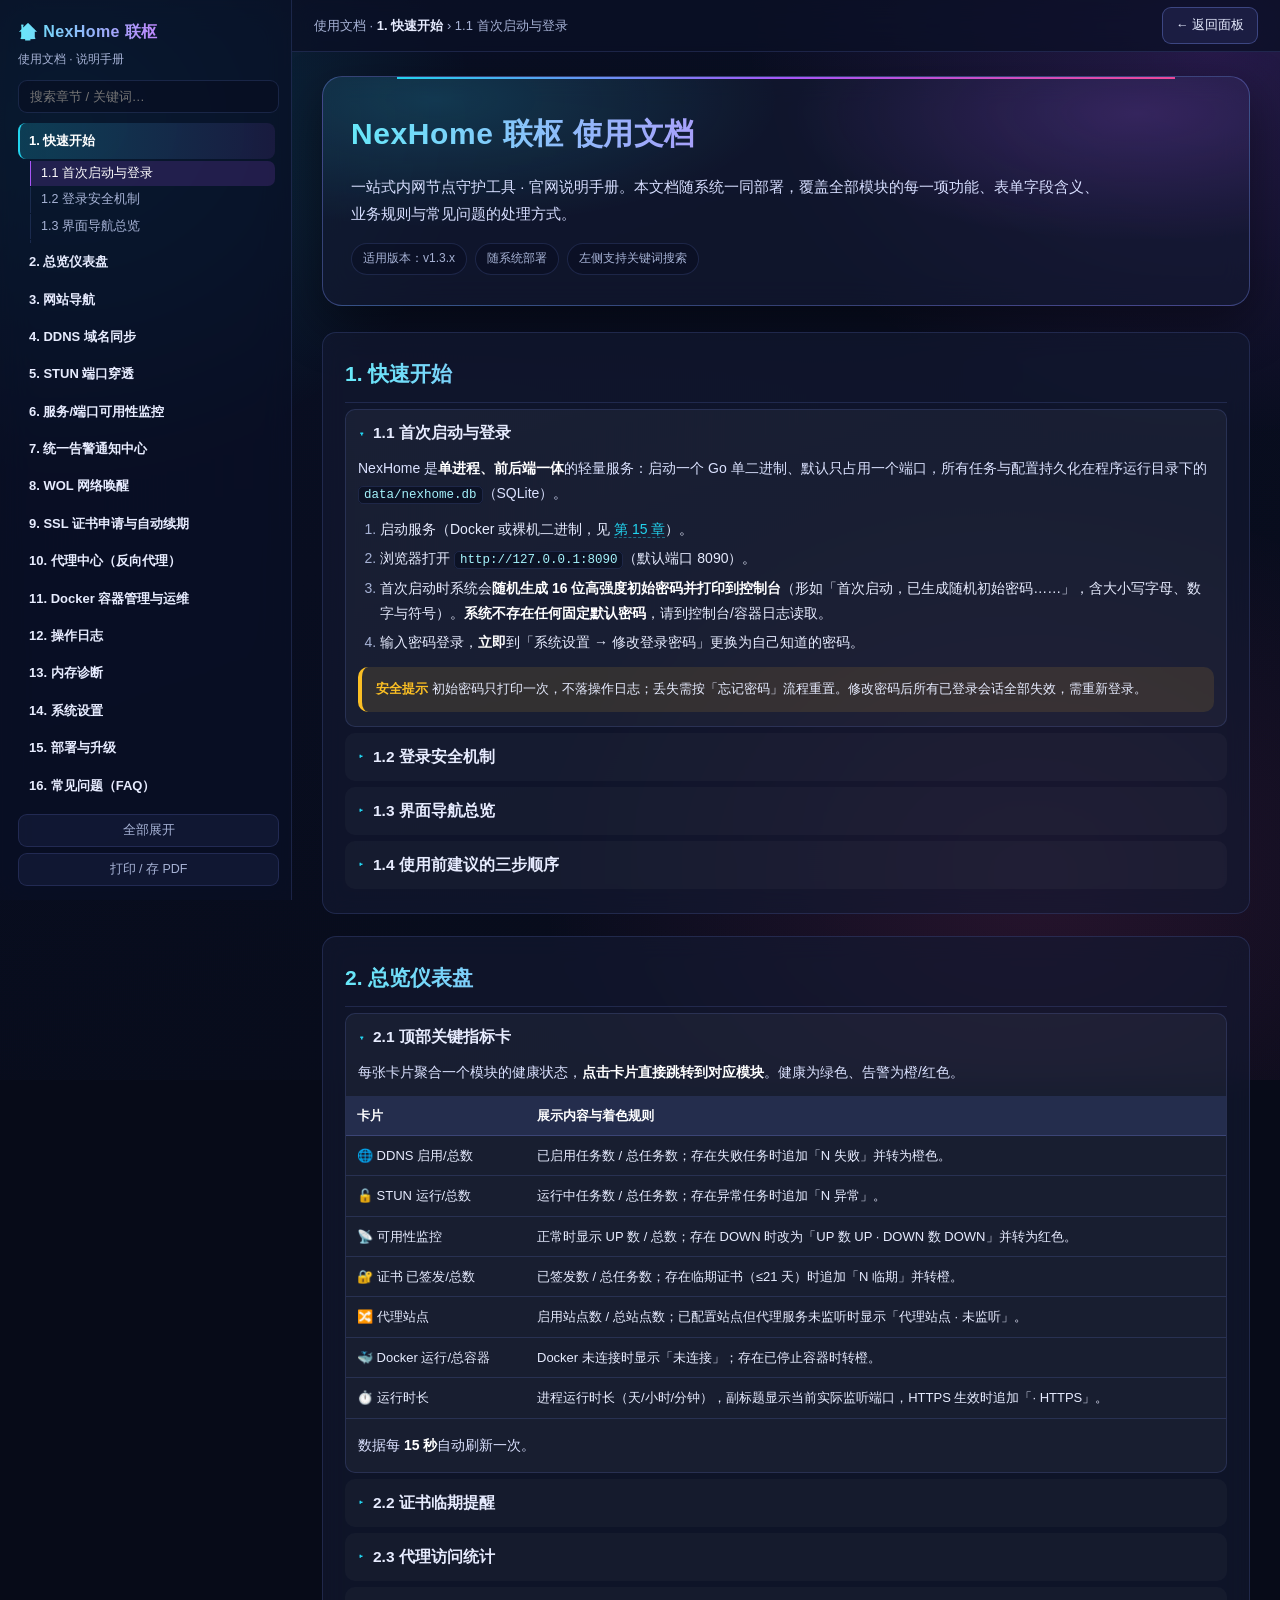
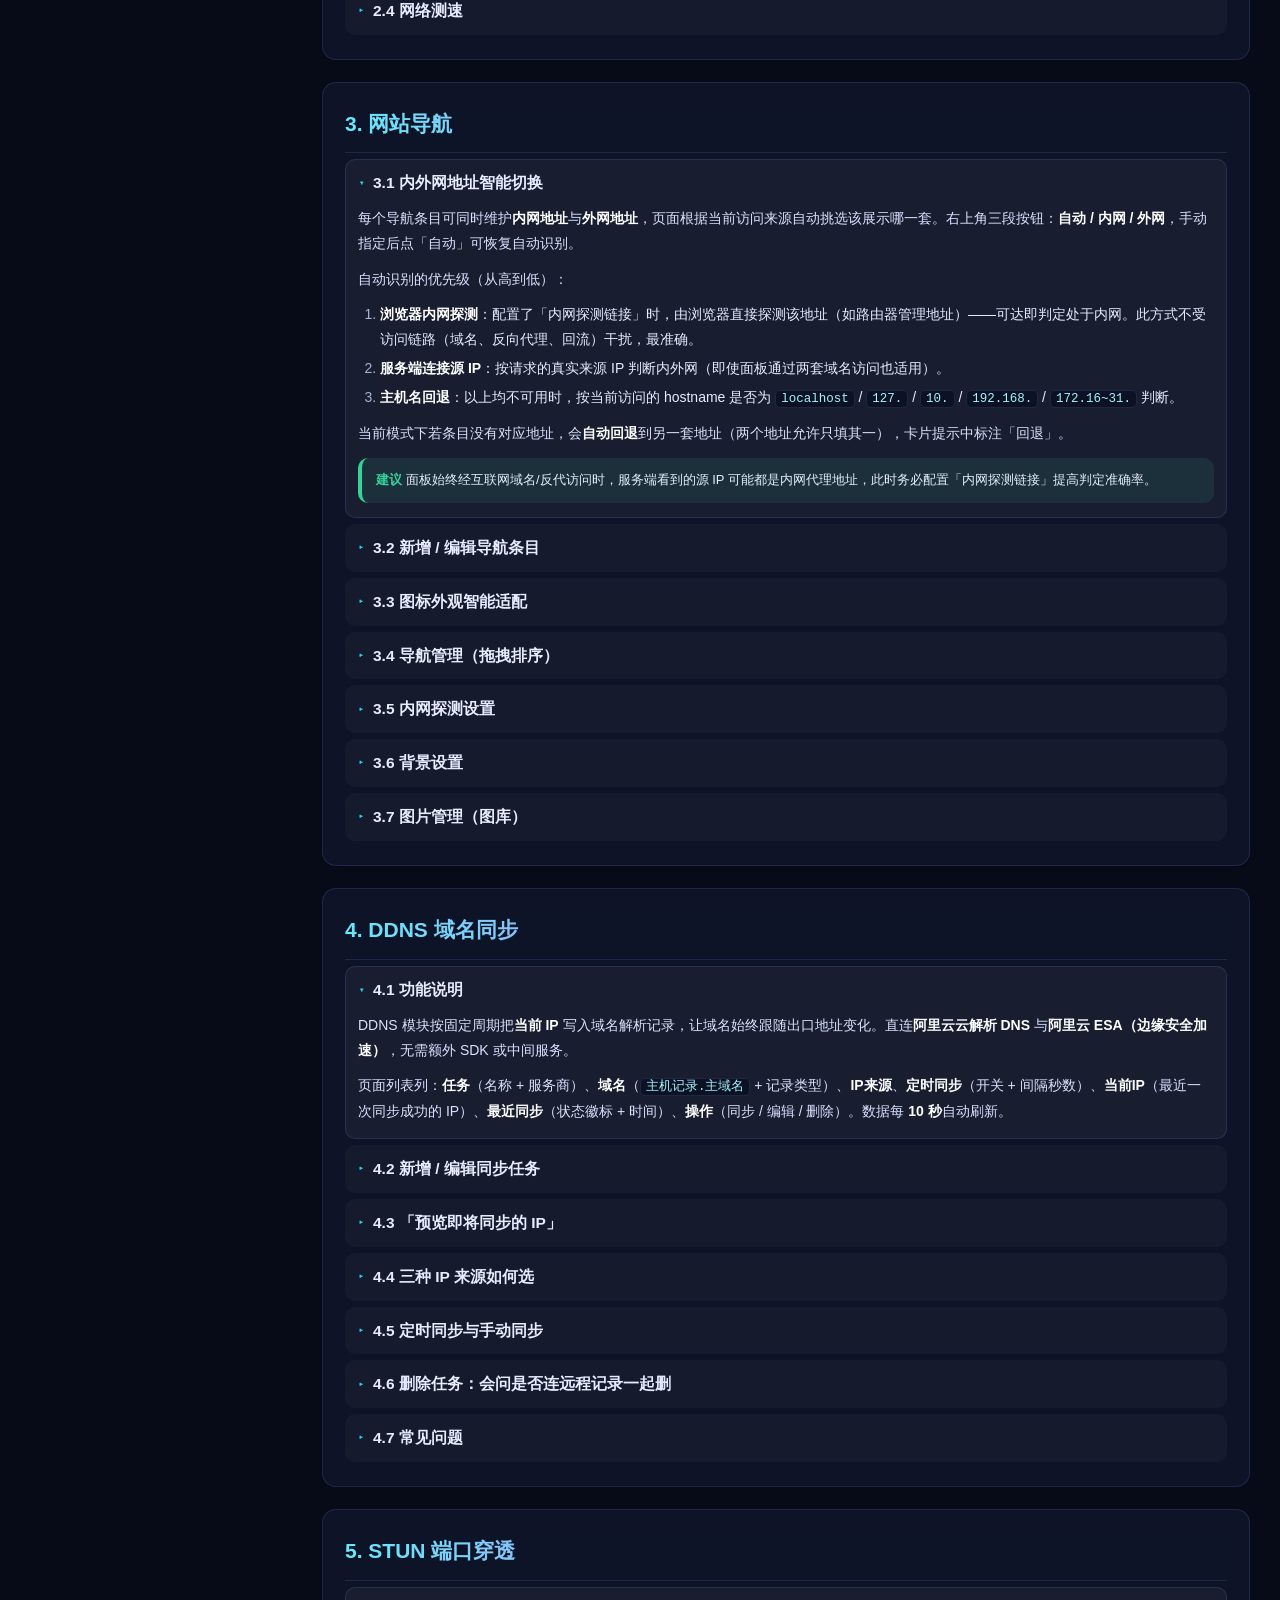
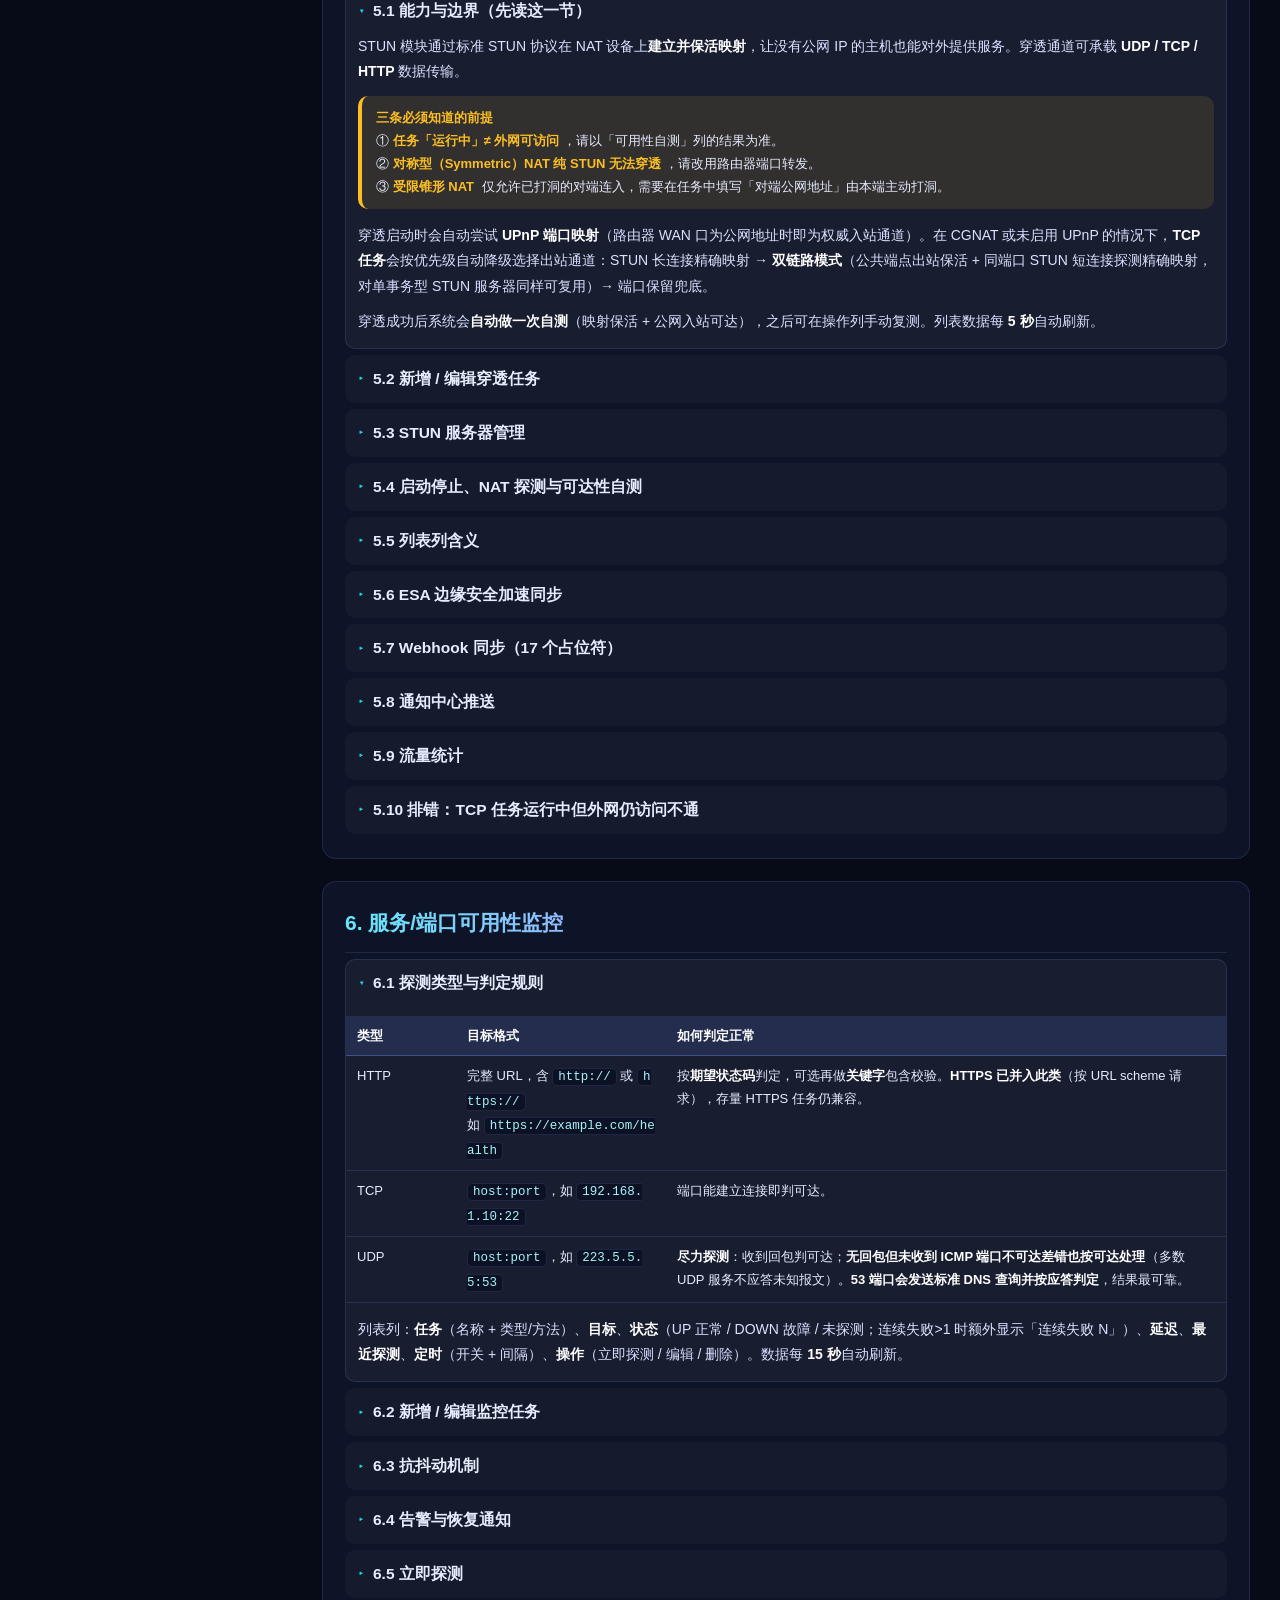
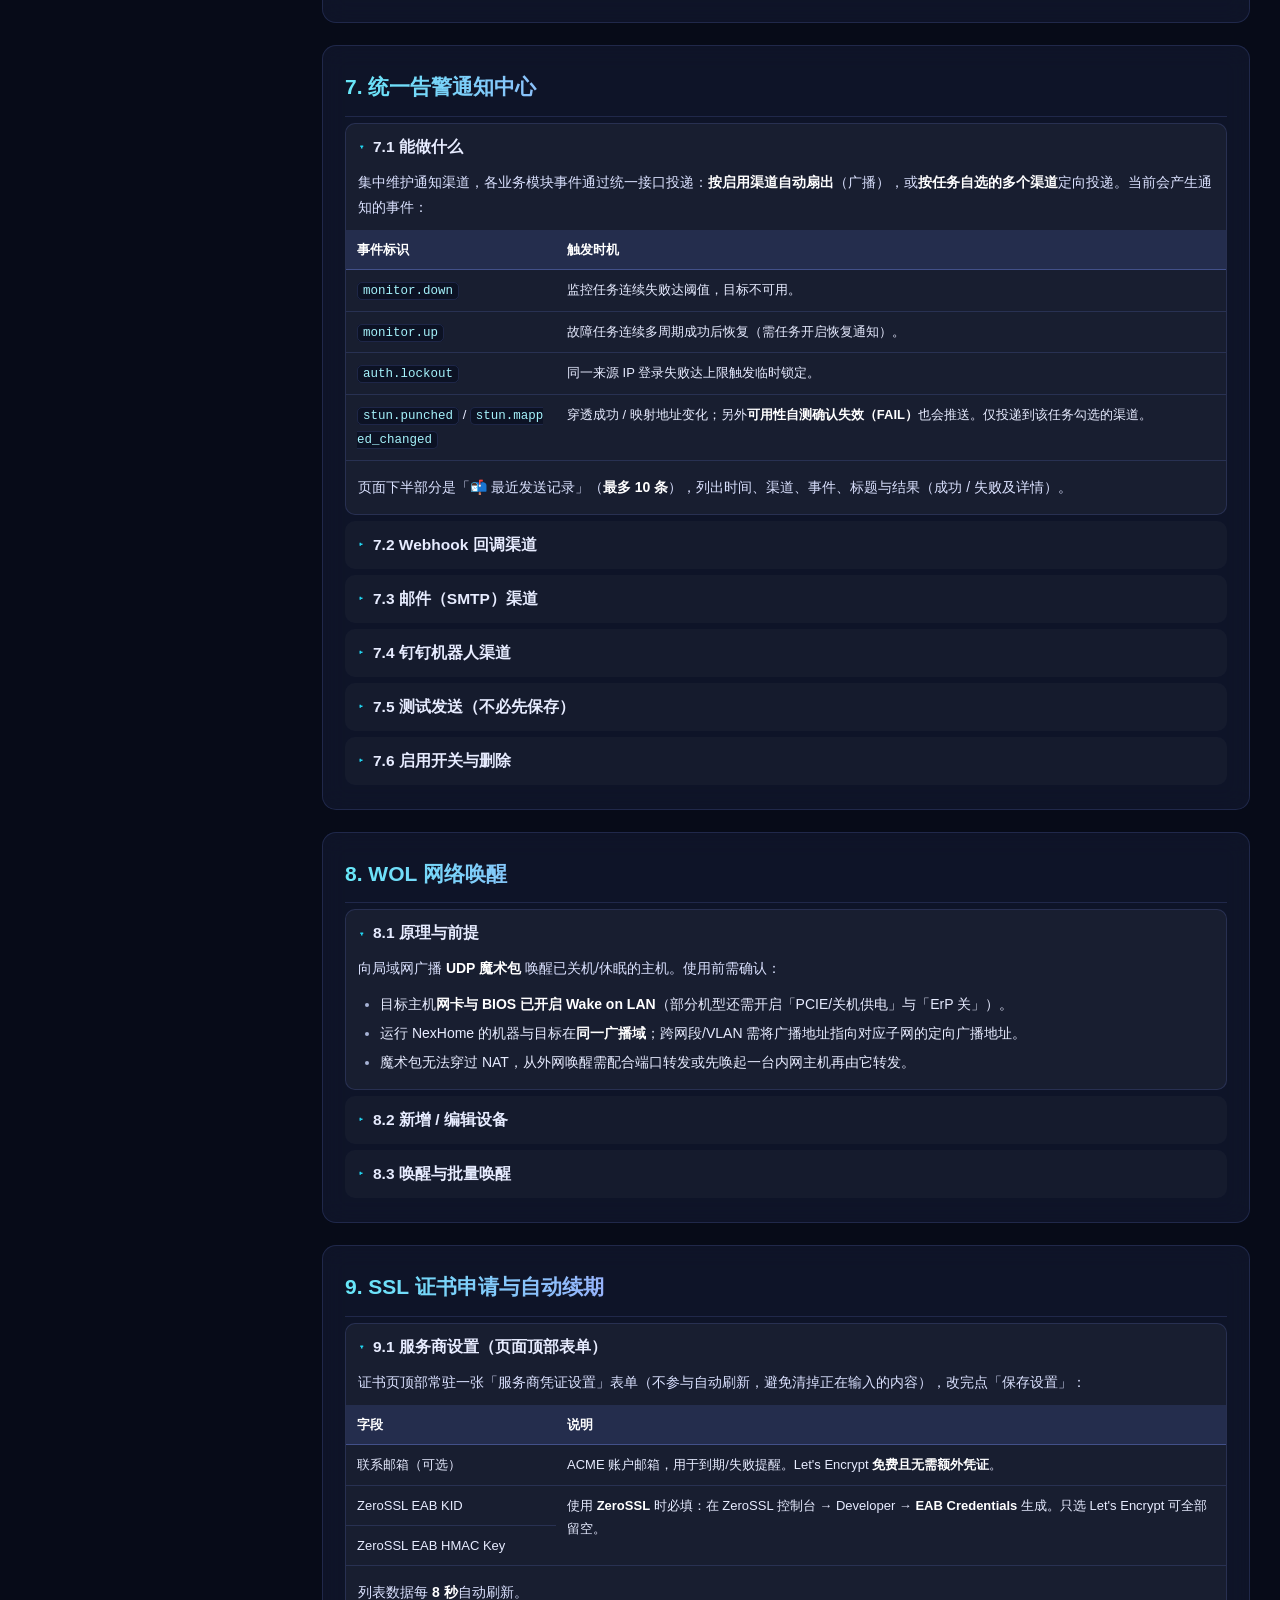
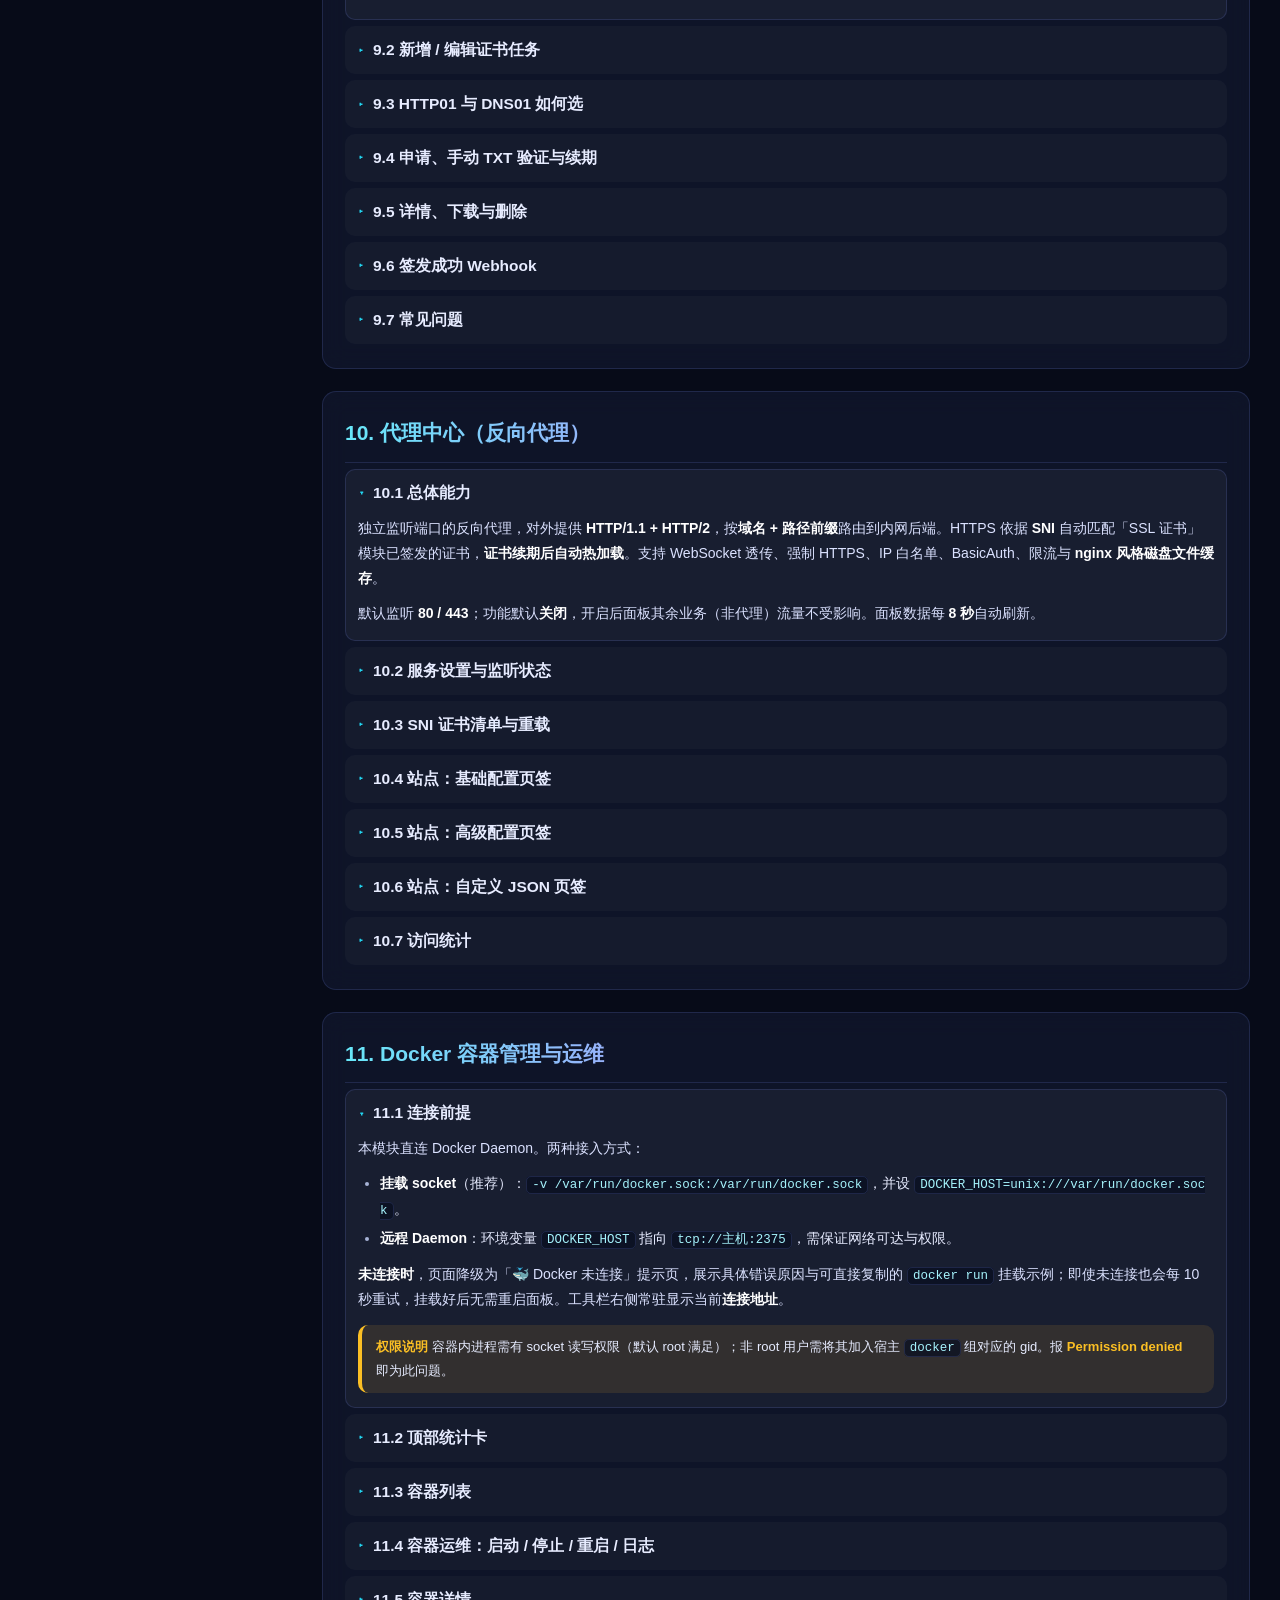
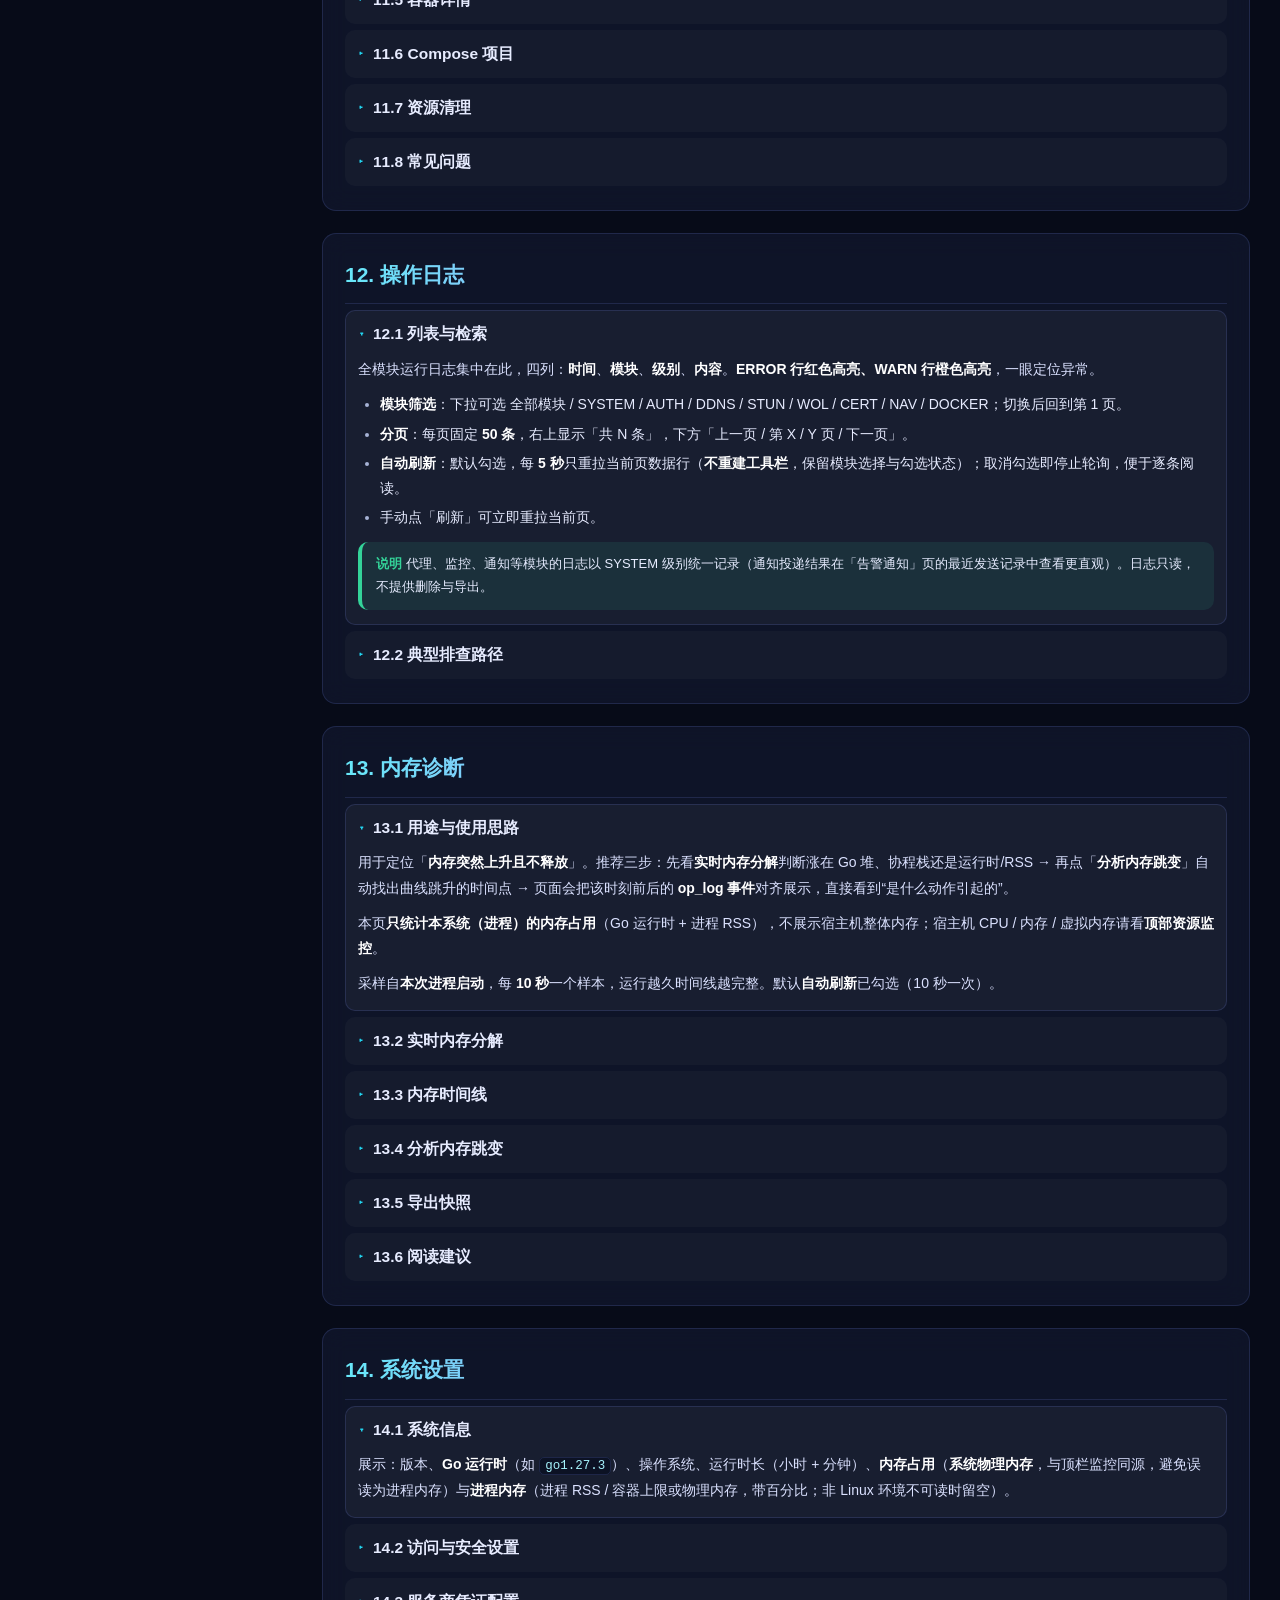
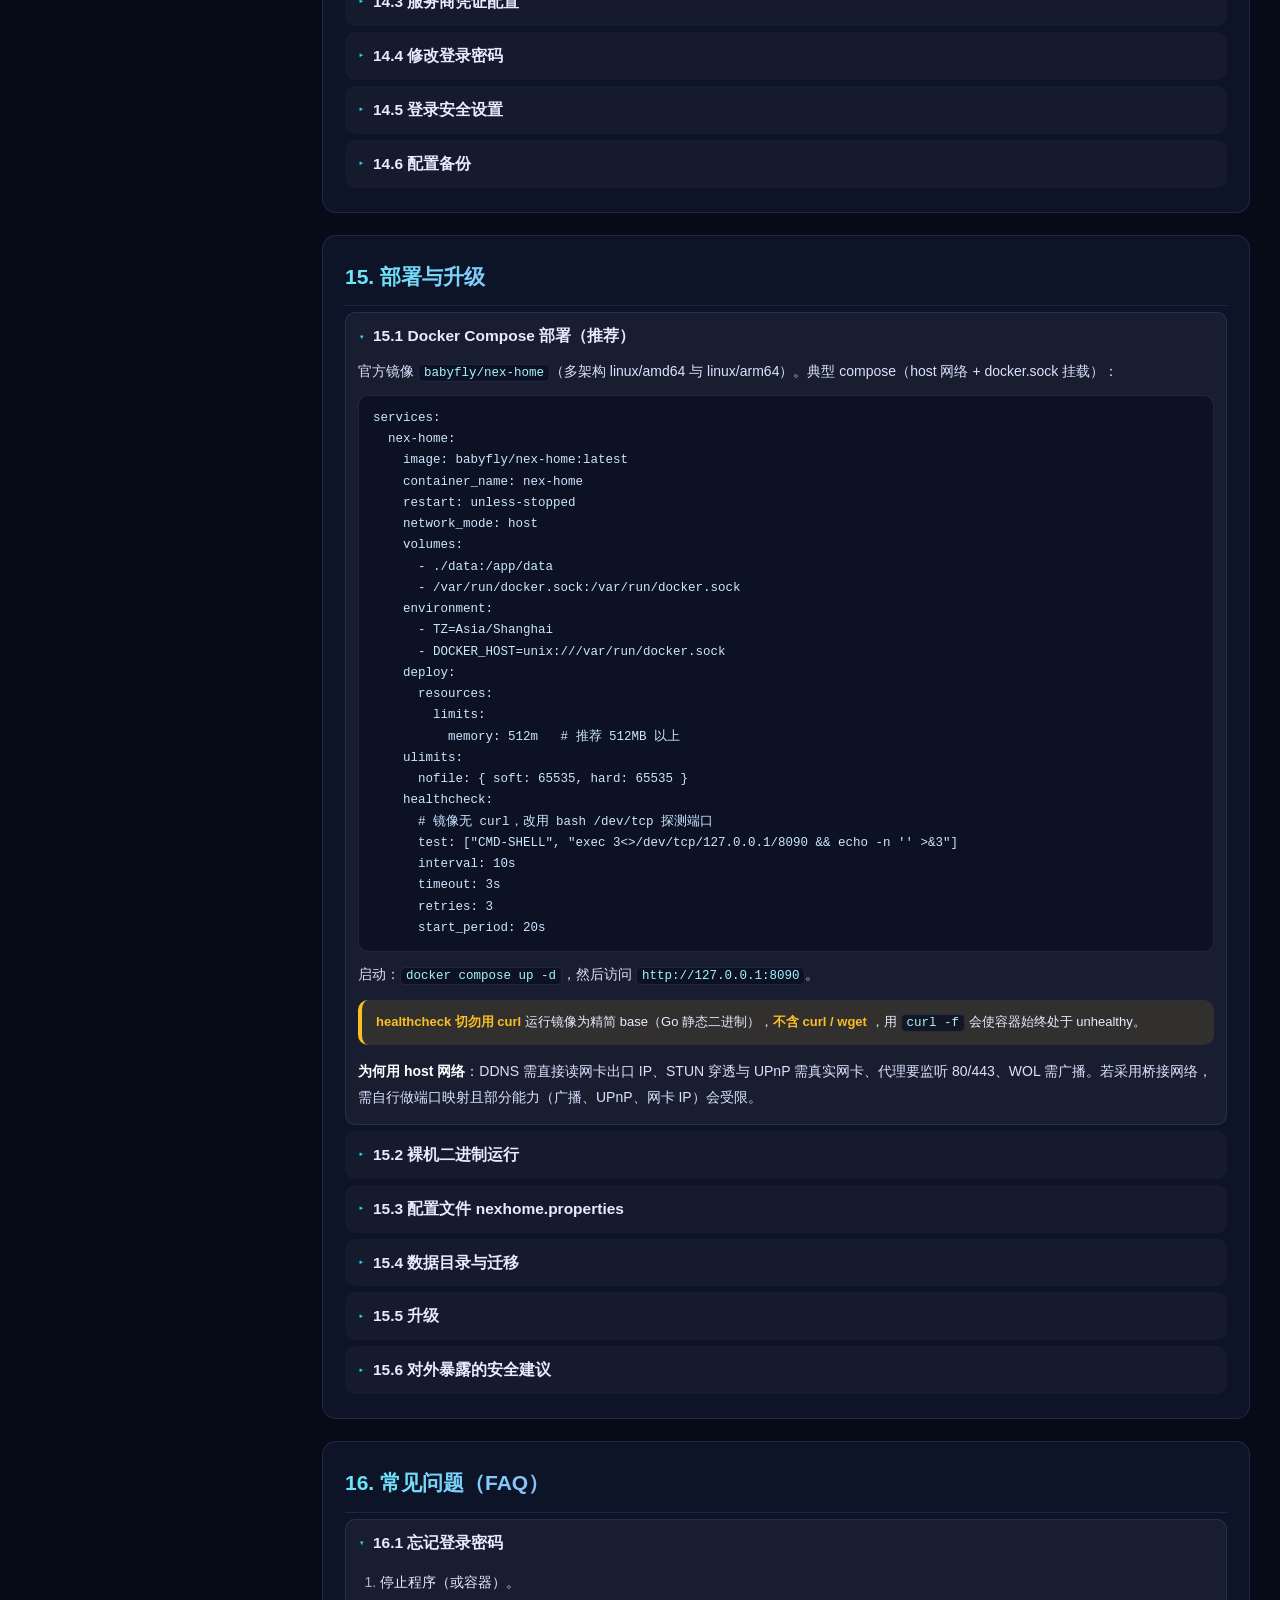
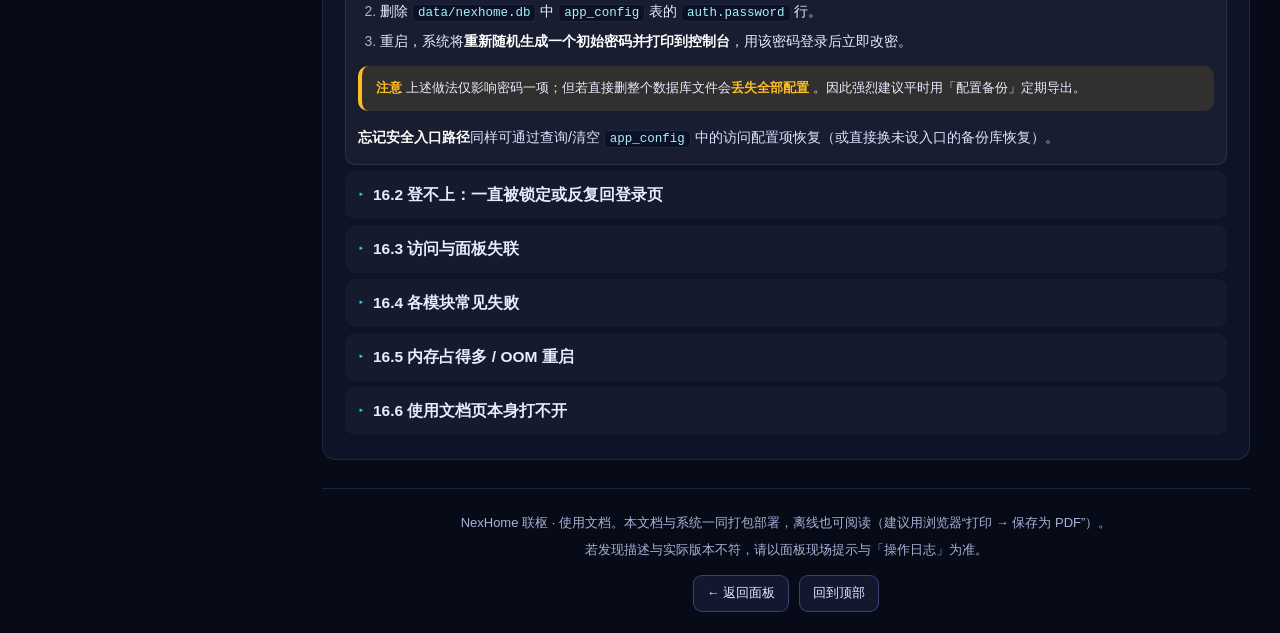
==== commit 2d493967: "修复已知BUG" ====
--- a/internal/web/web/docs.html
+++ b/internal/web/web/docs.html
@@ -911,6 +911,7 @@
                 <details class="doc-sub-sec" open>
                     <summary><h3>13.1 用途与使用思路</h3></summary>
                     <p>用于定位「<b>内存突然上升且不释放</b>」。推荐三步：先看<b>实时内存分解</b>判断涨在 Go 堆、协程栈还是运行时/RSS → 再点「<b>分析内存跳变</b>」自动找出曲线跳升的时间点 → 页面会把该时刻前后的 <b>op_log 事件</b>对齐展示，直接看到“是什么动作引起的”。</p>
+                    <p>本页<b>只统计本系统（进程）的内存占用</b>（Go 运行时 + 进程 RSS），不展示宿主机整体内存；宿主机 CPU / 内存 / 虚拟内存请看<b>顶部资源监控</b>。</p>
                     <p>采样自<b>本次进程启动</b>，每 <b>10 秒</b>一个样本，运行越久时间线越完整。默认<b>自动刷新</b>已勾选（10 秒一次）。</p>
                 </details>
                 <details class="doc-sub-sec">
@@ -918,11 +919,10 @@
                     <table>
                         <thead><tr><th style="width:180px">指标</th><th>含义与参考上限</th></tr></thead>
                         <tbody>
-                        <tr><td>容器内存</td><td>当前用量 / cgroup 上限，带比例条（<b>≥60% 变橙、≥85% 变红</b>）。</td></tr>
-                        <tr><td>进程 RSS</td><td>进程常驻物理内存 / 容器上限；<b>非 Linux 环境不可读</b>时显示「（非 Linux 不可读）」。</td></tr>
+                        <tr><td>进程 RSS</td><td>本进程常驻物理内存，进度条参考上限为容器内存限制（无限制或不可读时只显示数值）；<b>非 Linux 环境不可读</b>时显示「（非 Linux 不可读）」。</td></tr>
                         <tr><td>Go 堆</td><td>已用 / 已向系统申请（HeapSys）/ 存活对象个数三个值。</td></tr>
                         <tr><td>协程栈</td><td>全部协程（goroutine）的栈内存合计，进度条参考上限按运行时合计 Sys 绘制。</td></tr>
-                        <tr><td>运行时合计（Sys）</td><td>Go 运行时已向系统申请的总内存（堆 + 栈 + GC 元数据等）。</td></tr>
+                        <tr><td>运行时合计（Sys）</td><td>Go 运行时已向系统申请的总内存（堆 + 栈 + GC 元数据等），进度条参考上限按进程 RSS 绘制。</td></tr>
                         <tr><td>协程 / GC</td><td>当前协程数 · GC 次数 / 耗时毫秒。</td></tr>
                         <tr><td>代理文件缓存</td><td>代理中心磁盘缓存项数与占用（磁盘，不占内存）。</td></tr>
                         </tbody>
@@ -931,11 +931,11 @@
                 </details>
                 <details class="doc-sub-sec">
                     <summary><h3>13.3 内存时间线</h3></summary>
-                    <p>双折线图：<b>容器内存</b>（青）与 <b>Go 堆</b>（绿）。纵轴满刻度自动为曲线峰值×1.1，图例显示当前值与上限、样本数与时间跨度。鼠标悬停出现<b>十字准线 + 气泡</b>，给出该样本点的精确时间与两个值（靠近右缘时气泡自动翻到左侧避免溢出）。至少需 <b>2 个样本</b>才成图，否则提示稍后再刷新。</p>
+                    <p>双折线图：<b>进程 RSS</b>（青）与 <b>Go 堆</b>（绿）。纵轴满刻度自动为曲线峰值×1.1，图例显示当前值、样本数与时间跨度。鼠标悬停出现<b>十字准线 + 气泡</b>，给出该样本点的精确时间与两个值（靠近右缘时气泡自动翻到左侧避免溢出）。至少需 <b>2 个样本</b>才成图，否则提示稍后再刷新。</p>
                 </details>
                 <details class="doc-sub-sec">
                     <summary><h3>13.4 分析内存跳变</h3></summary>
-                    <p>工具栏「分析指标」可选 <b>容器内存（含运行时/RSS）</b> 或 <b>Go 堆</b>，点「分析内存跳变」后生成四块结果：</p>
+                    <p>工具栏「分析指标」可选 <b>进程 RSS（含运行时）</b> 或 <b>Go 堆</b>，点「分析内存跳变」后生成四块结果：</p>
                     <ol>
                         <li><b>结论摘要</b>：时间跨度内从多少变到多少、净增多少 MB；若检测到跳变，指出<b>最大单周期跳升发生的时间</b>（如 42.3 MB → 78.1 MB，<b>+35.8 MB</b>）；曲线平稳时明确提示“未检测到明显的单周期跳升”。样本不足 2 个时提示无法定位。</li>
                         <li><b>跳变点前后日志</b>：展示跳变时刻<b>前后各 2 分钟</b>的 op_log 记录（时间/模块/级别/内容，ERROR 红、WARN 橙）。</li>
@@ -950,8 +950,8 @@
                 <details class="doc-sub-sec">
                     <summary><h3>13.6 阅读建议</h3></summary>
                     <ul>
-                        <li><b>Go 堆涨而容器内存不涨</b>：多为堆内对象未回收，重点看 GC 次数/耗时与堆软上限 <code>GOMEMLIMIT</code>（若设置）。</li>
-                        <li><b>堆不涨但 RSS / 容器内存涨</b>：看协程栈与运行时合计（Sys）的增幅，并确认协程数是否异常增长（协程泄漏会持续占用栈内存）。</li>
+                        <li><b>Go 堆涨而进程 RSS 不涨</b>：多为堆内对象未回收，重点看 GC 次数/耗时与堆软上限 <code>GOMEMLIMIT</code>（若设置）。</li>
+                        <li><b>堆不涨但 RSS 涨</b>：看协程栈与运行时合计（Sys）的增幅，并确认协程数是否异常增长（协程泄漏会持续占用栈内存）。</li>
                         <li>Go 堆贴近 <code>GOMEMLIMIT</code> 时运行时会加大 GC 力度（CPU 上升）以贴住软限；代理大文件下载走流式转发，磁盘缓存不占内存。</li>
                         <li>容器限额建议 <b>≥512MB</b>；频繁 OOM 先看本页确认是 Go 堆、协程栈还是运行时其他开销，再相应调整。</li>
                     </ul>
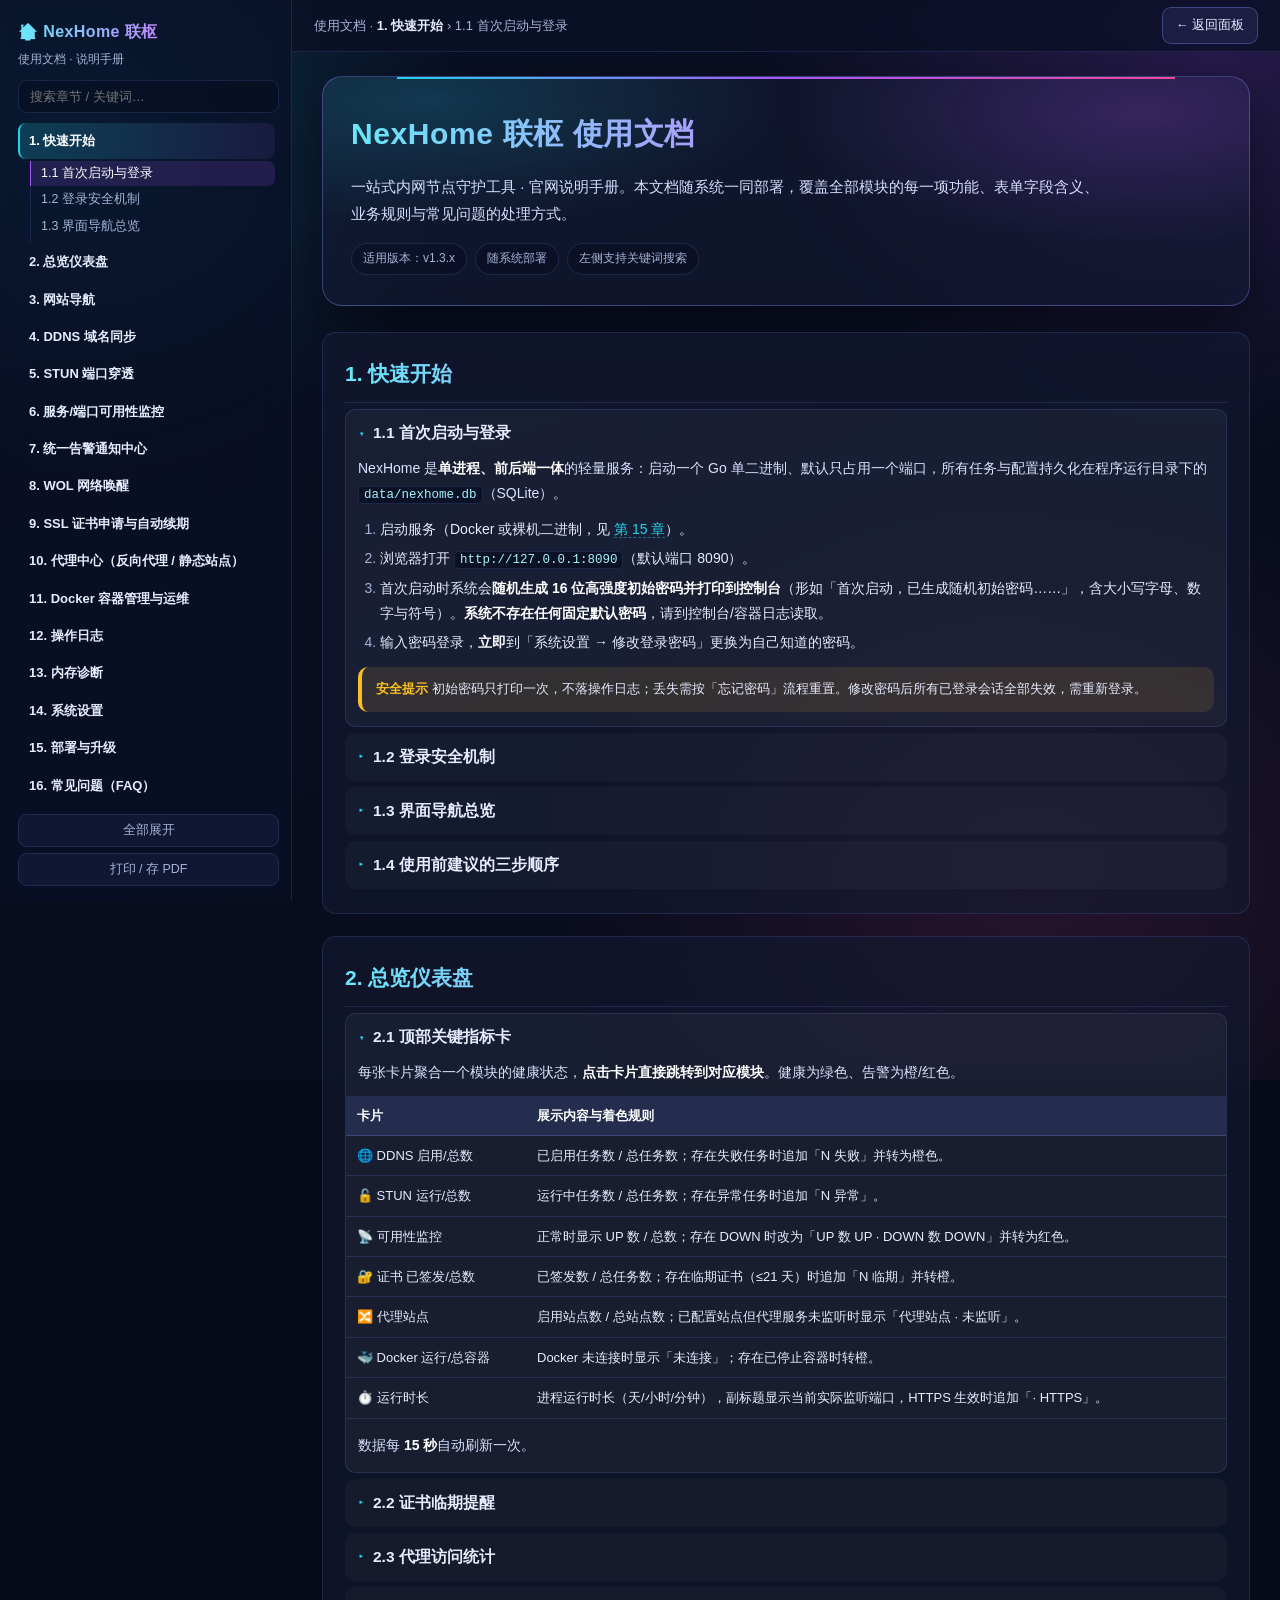
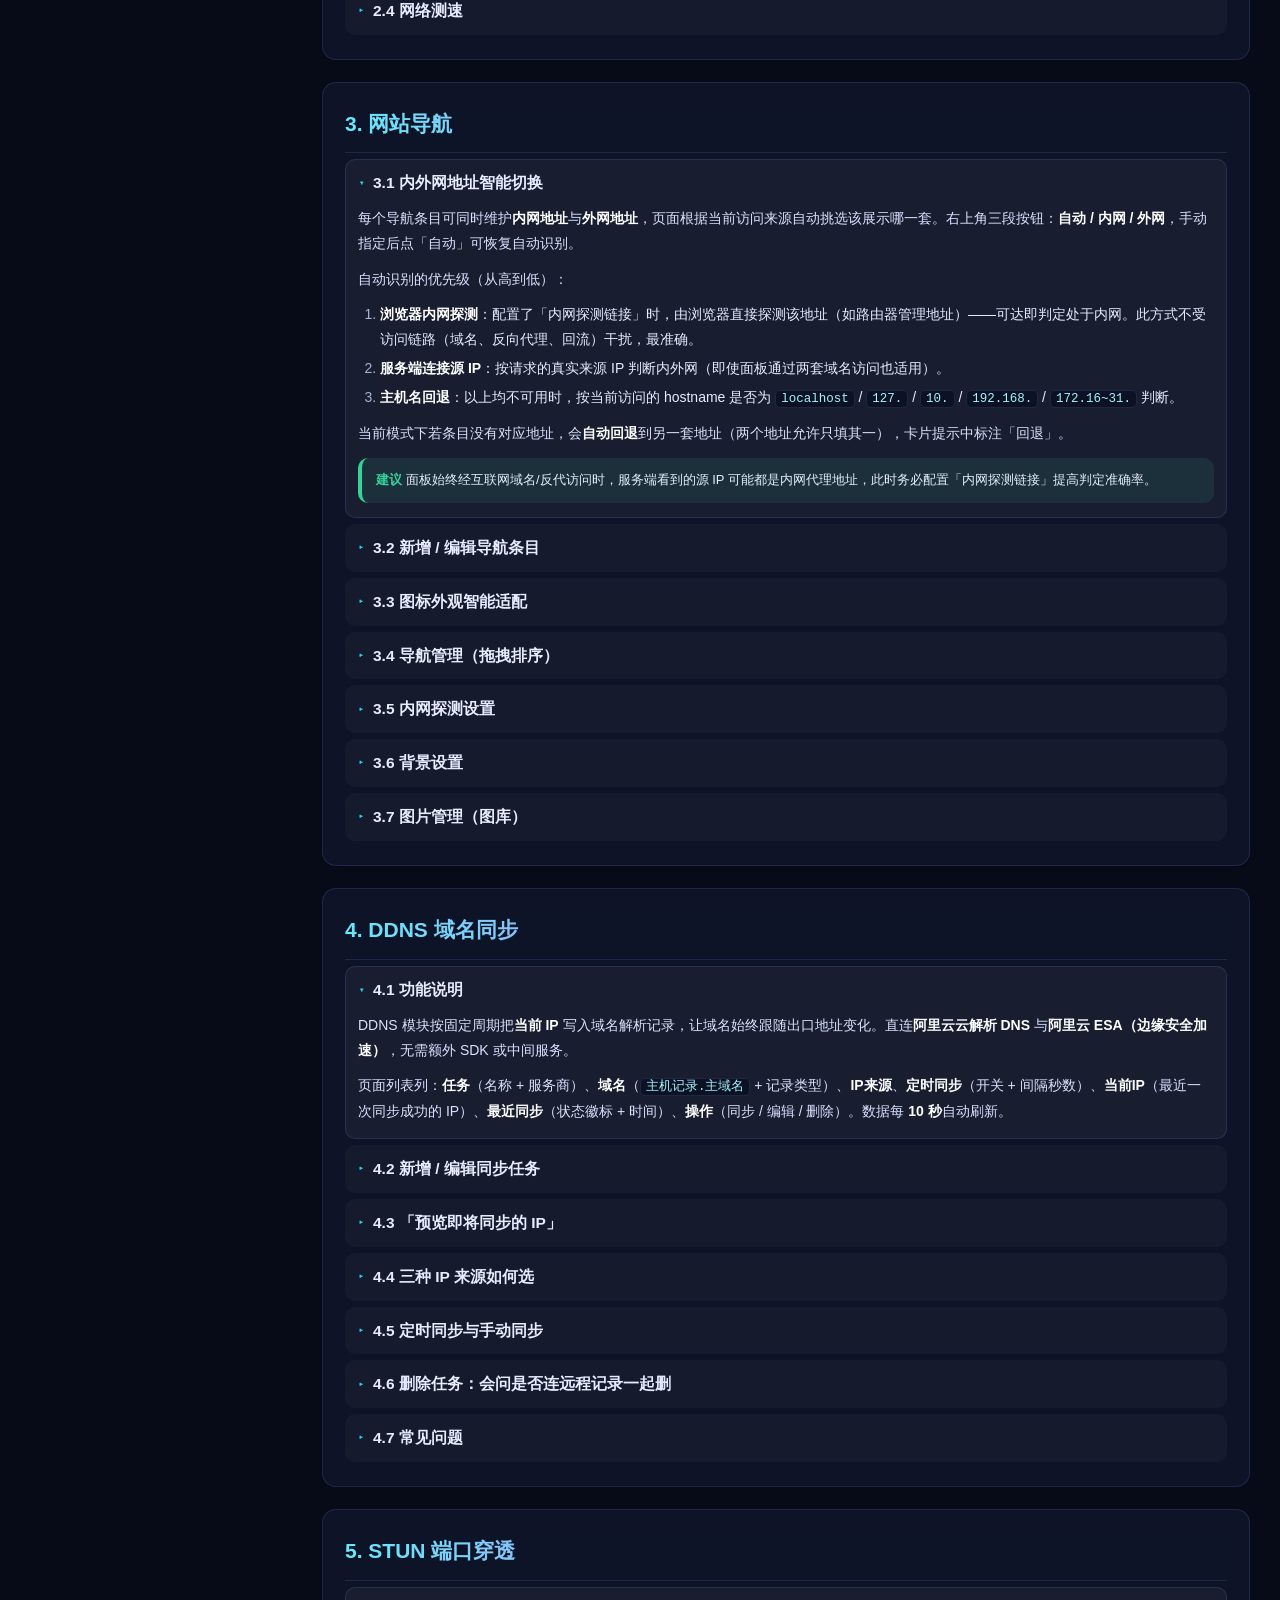
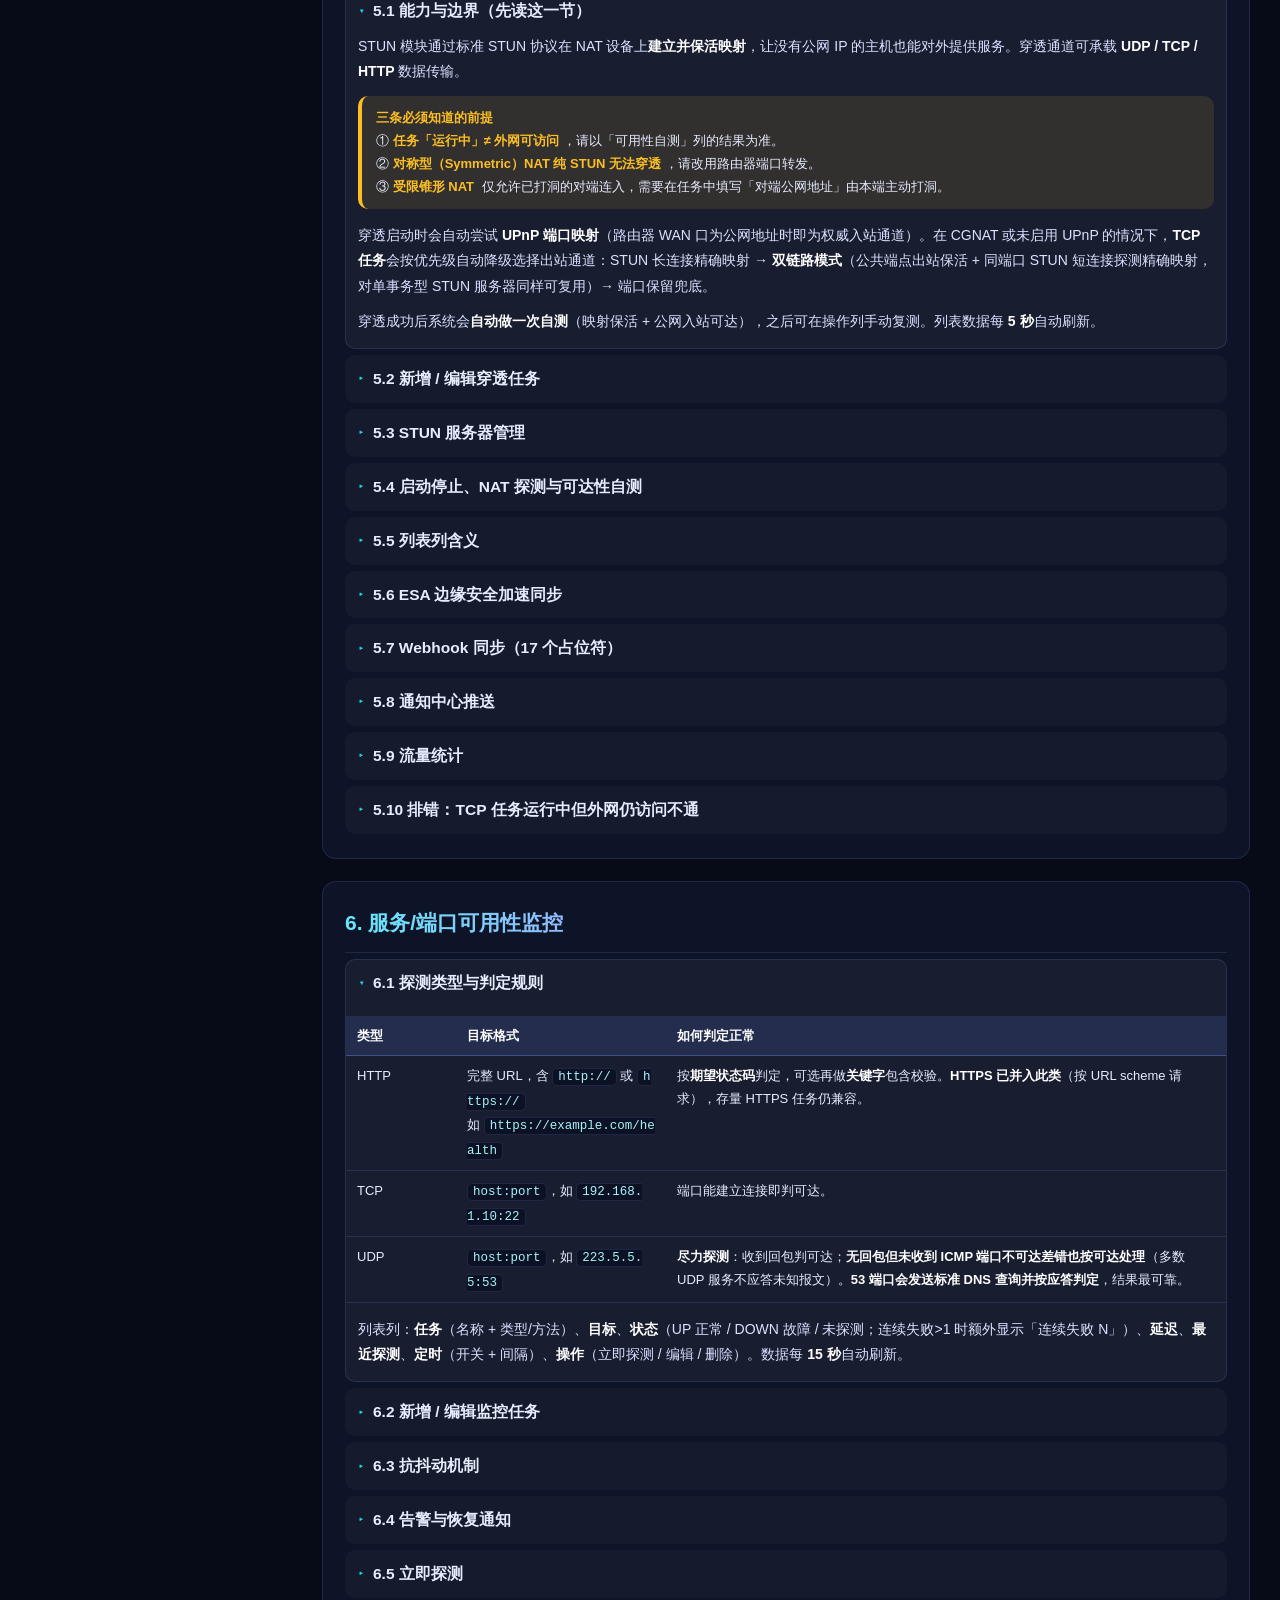
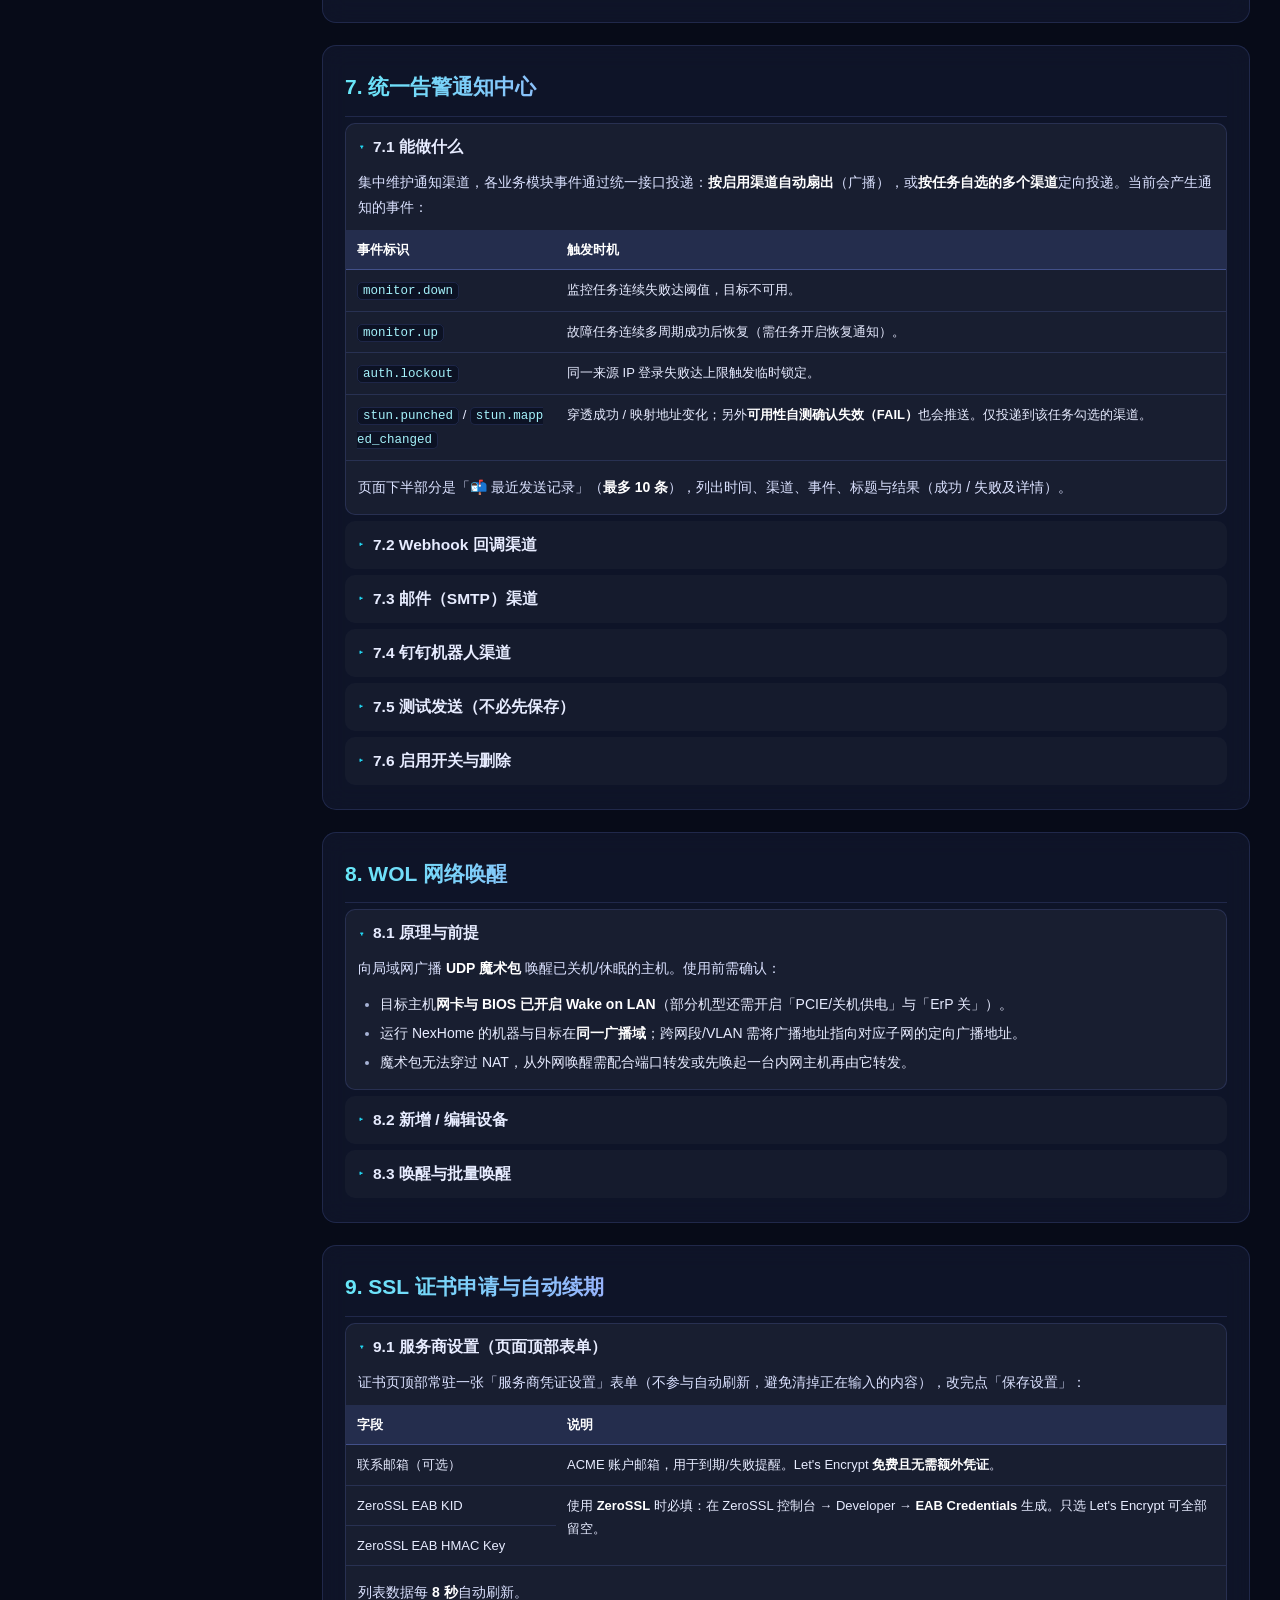
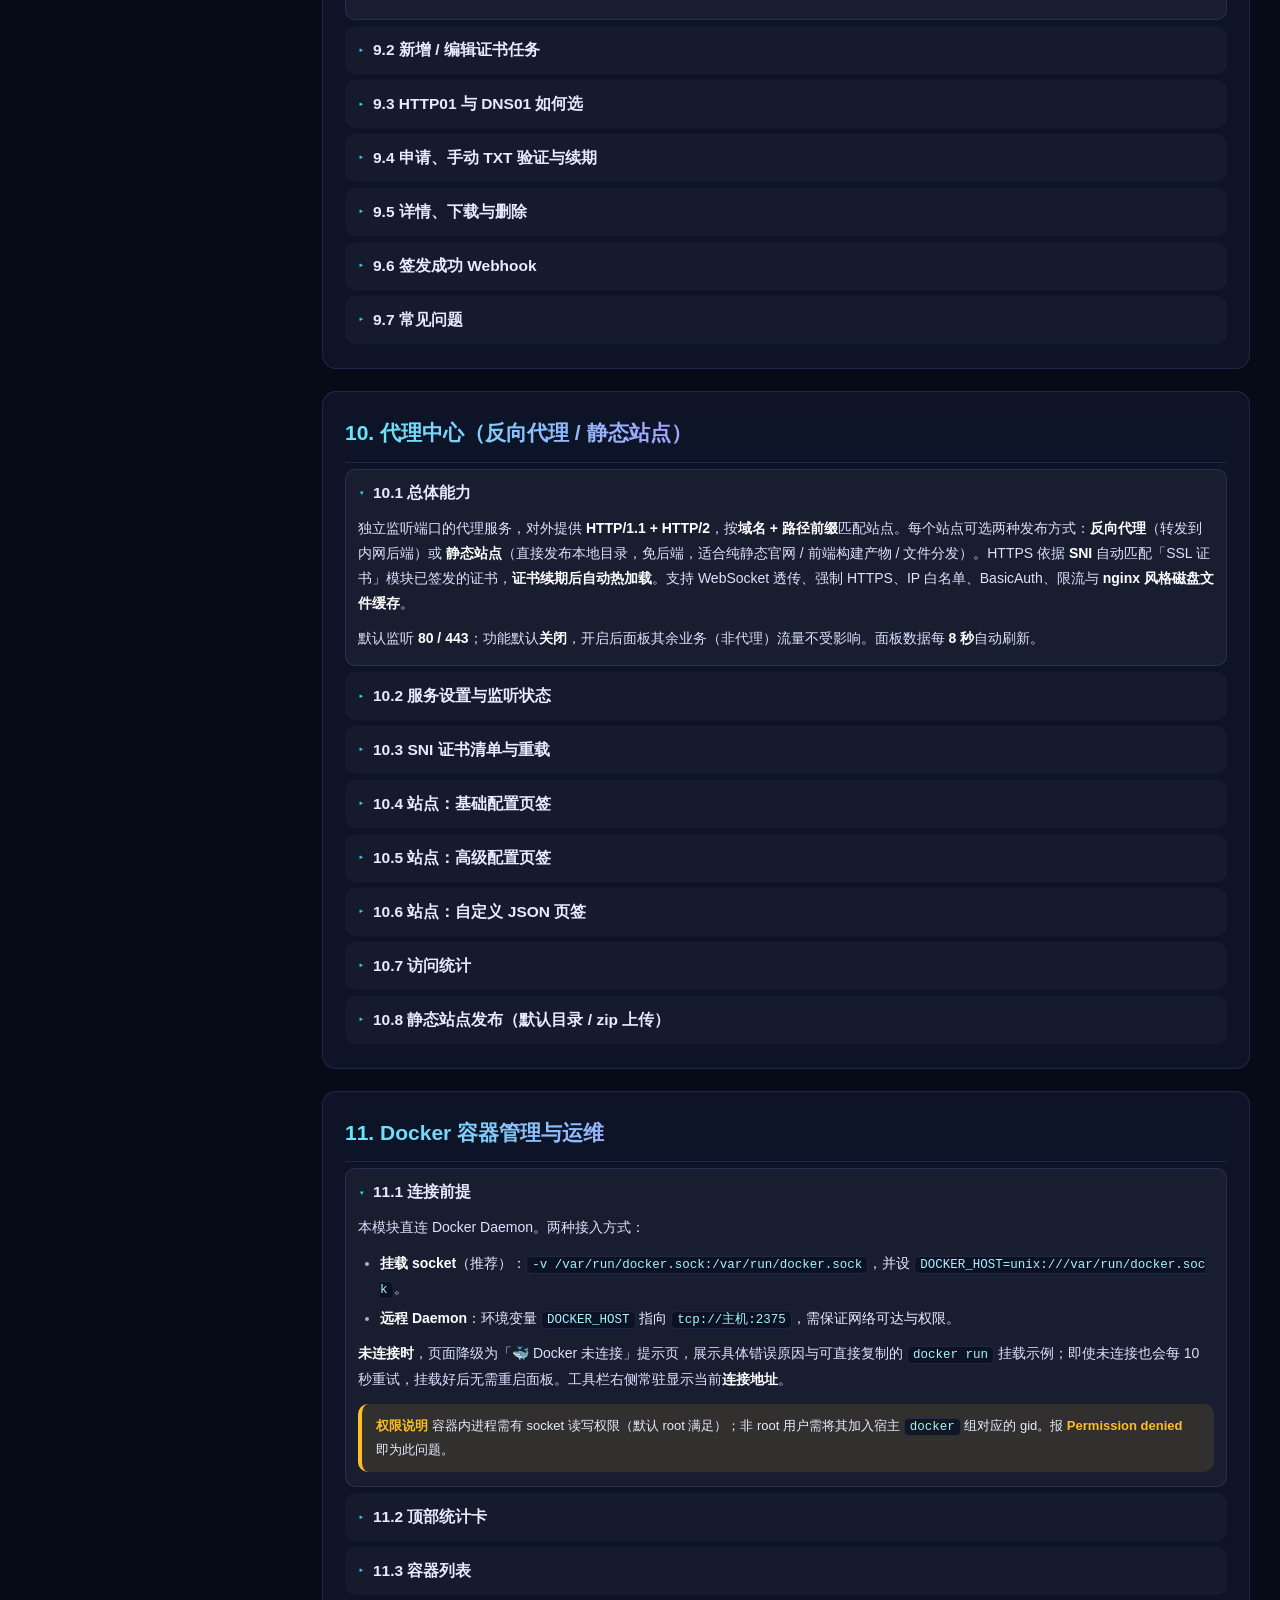
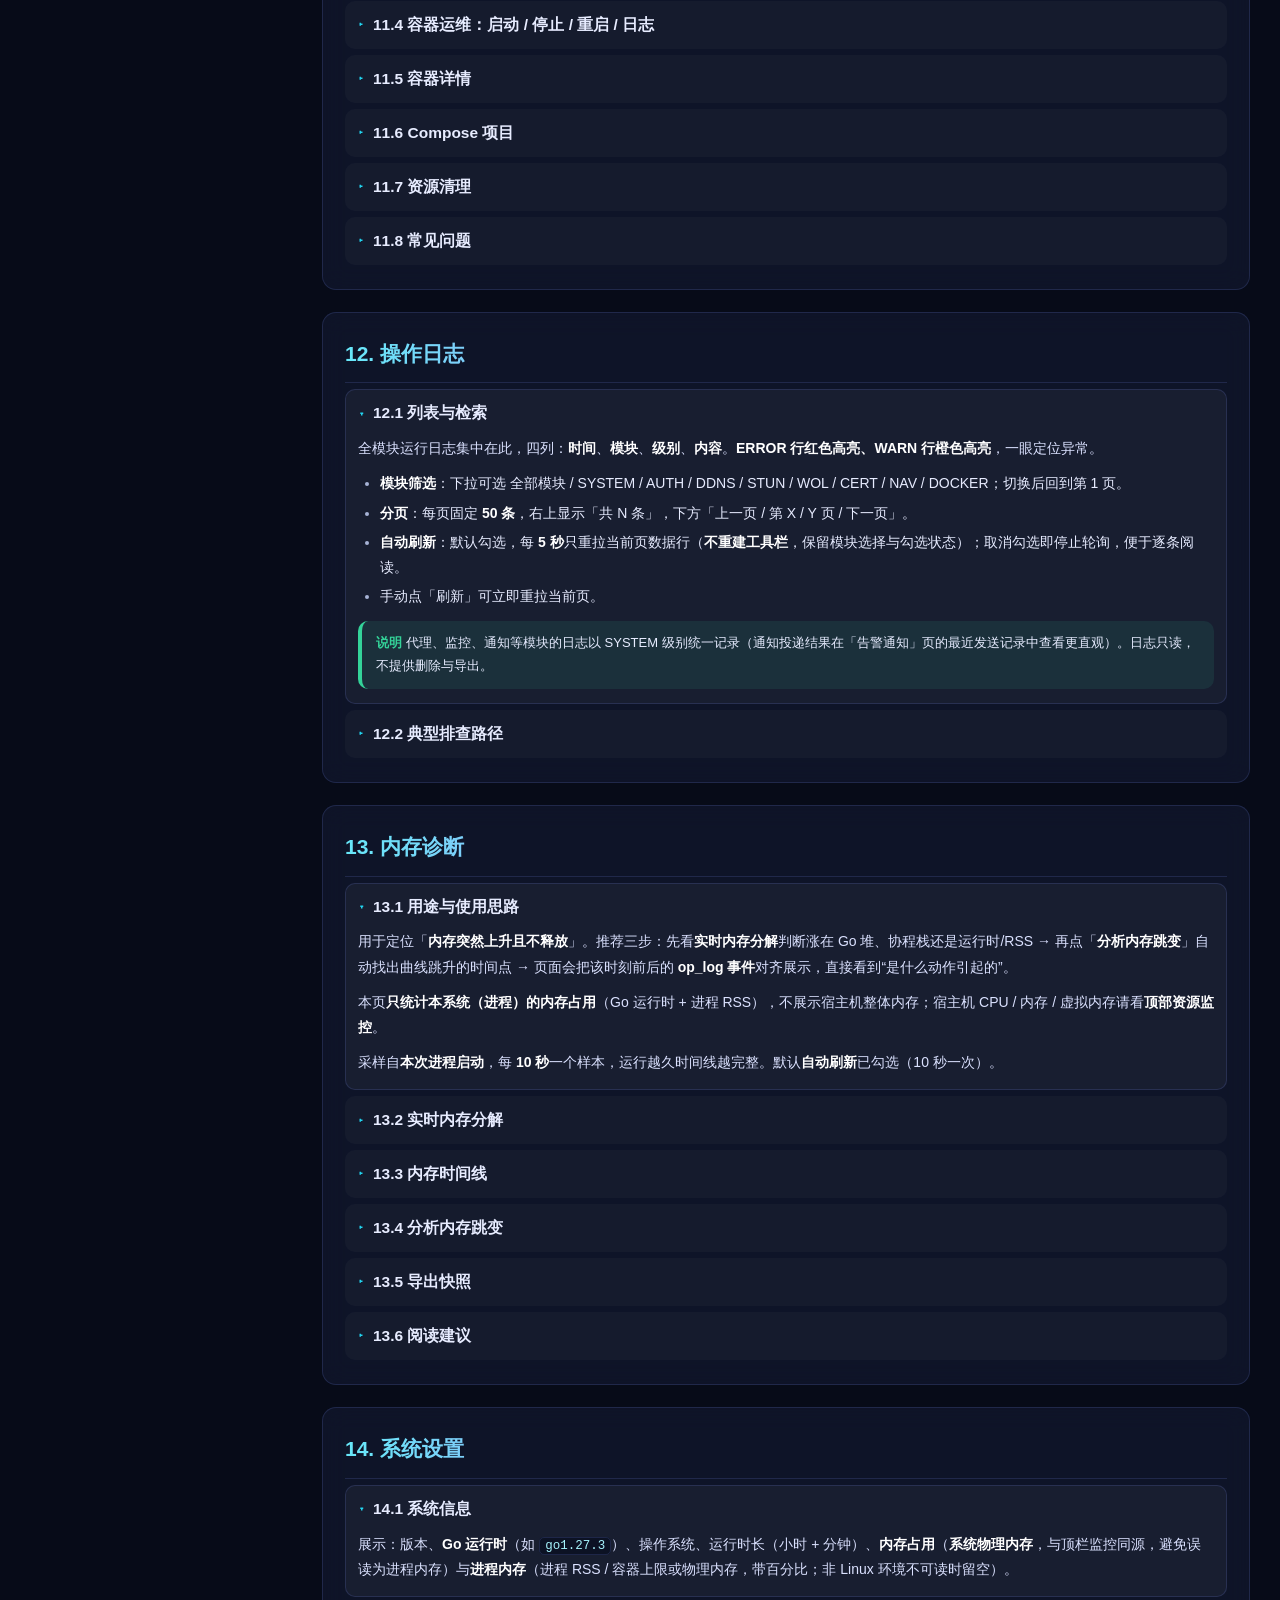
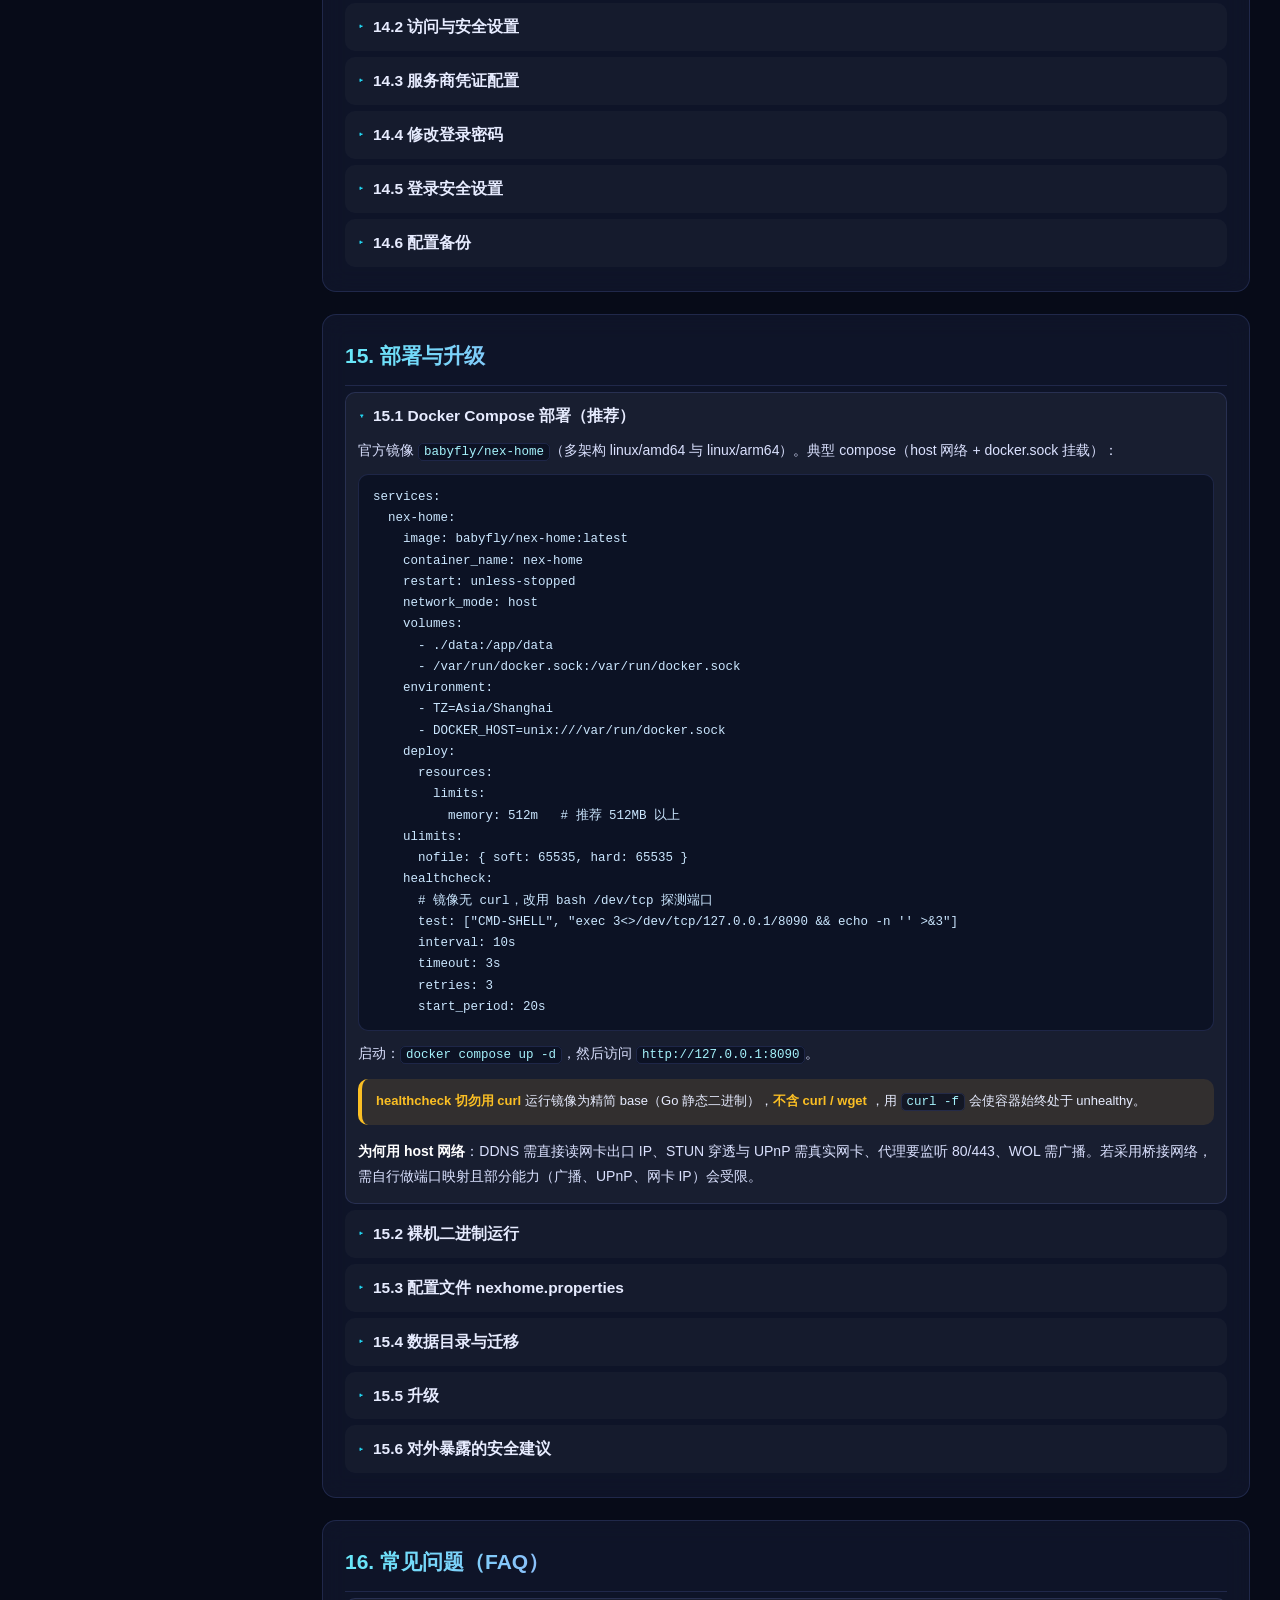
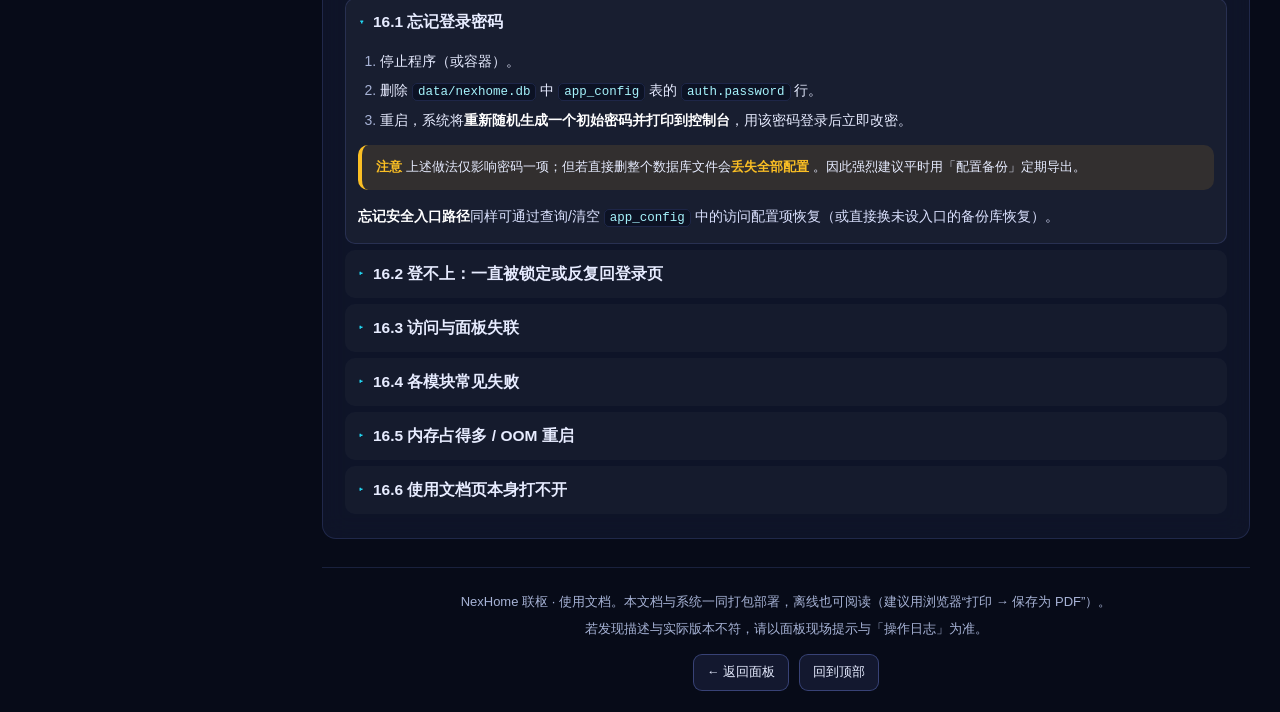
==== commit 57c0c383: "优化代理中心，新增挂载静态网站" ====
--- a/internal/web/web/docs.html
+++ b/internal/web/web/docs.html
@@ -66,7 +66,8 @@
                         <tr><td>失败锁定</td><td>同一来源 IP 连续登录失败达到上限（默认 <b>3 次</b>）后，该 IP 临时锁定 <b>30 分钟</b>；成功登录后计数清零。阈值与时长可在「系统设置 → 登录安全设置」调整（次数 1~100，时长 1~1440 分钟）。失败计数为进程内存态，<b>重启进程后归零</b>。触发锁定时会向通知中心已启用渠道推送 <code>auth.lockout</code> 告警。</td></tr>
                         <tr><td>单点登录</td><td>系统强制单点登录：新设备登录会自动注销之前的会话，旧标签页再次请求将被踢回登录页。</td></tr>
                         <tr><td>会话有效期</td><td>登录后颁发的 Token 有效期 <b>24 小时</b>，过期后需重新登录。</td></tr>
-                        <tr><td>接口鉴权</td><td>除登录与登录状态检查外，所有 <code>/api/**</code> 接口都需携带 Token（请求头 <code>X-Token</code> 或查询参数 <code>token</code>）。</td></tr>
+                        <tr><td>接口鉴权</td><td>除登录与登录状态检查外，所有 <code>/api/**</code> 接口都需携带 Token（请求头 <code>X-Token</code> 或查询参数 <code>token</code>）。查询参数形式<b>仅对 GET / HEAD 生效</b>且响应带 <code>Cache-Control: no-store</code>（便于浏览器直接下载证书/备份，同时避免 Token 经地址栏与中间缓存外泄）；其余请求请使用请求头。</td></tr>
+                        <tr><td>锁定计数口径</td><td>失败次数按<b>TCP 直连对端地址</b>统计，不采信 <code>X-Forwarded-For</code> 等客户端自报头；否则每次换一个伪造 IP 即可无限次爆破。</td></tr>
                         </tbody>
                     </table>
                 </details>
@@ -84,7 +85,7 @@
                         <tr><td>🔔 通知中心</td><td>Webhook / 邮件 / 钉钉渠道集中维护</td><td><a href="#sec-notify">第 7 章</a></td></tr>
                         <tr><td>⚡ WOL 唤醒</td><td>局域网魔术包唤醒主机</td><td><a href="#sec-wol">第 8 章</a></td></tr>
                         <tr><td>🔐 SSL 证书</td><td>证书申请、自动续期、下载</td><td><a href="#sec-cert">第 9 章</a></td></tr>
-                        <tr><td>🔀 代理中心</td><td>反向代理、SNI 证书、缓存与统计</td><td><a href="#sec-proxy">第 10 章</a></td></tr>
+                        <tr><td>🔀 代理中心</td><td>反向代理、静态站点发布、SNI 证书、缓存与统计</td><td><a href="#sec-proxy">第 10 章</a></td></tr>
                         <tr><td>🐳 Docker 容器</td><td>容器观测与起停运维</td><td><a href="#sec-docker">第 11 章</a></td></tr>
                         <tr><td>📋 操作日志</td><td>全模块运行日志检索</td><td><a href="#sec-logs">第 12 章</a></td></tr>
                         <tr><td>🩺 内存诊断</td><td>内存分解、跳变点与日志关联分析</td><td><a href="#sec-diag">第 13 章</a></td></tr>
@@ -700,10 +701,10 @@
             </section>
 
             <section class="doc-sec" id="sec-proxy">
-                <h2>10. 代理中心（反向代理）</h2>
+                <h2>10. 代理中心（反向代理 / 静态站点）</h2>
                 <details class="doc-sub-sec" open>
                     <summary><h3>10.1 总体能力</h3></summary>
-                    <p>独立监听端口的反向代理，对外提供 <b>HTTP/1.1 + HTTP/2</b>，按<b>域名 + 路径前缀</b>路由到内网后端。HTTPS 依据 <b>SNI</b> 自动匹配「SSL 证书」模块已签发的证书，<b>证书续期后自动热加载</b>。支持 WebSocket 透传、强制 HTTPS、IP 白名单、BasicAuth、限流与 <b>nginx 风格磁盘文件缓存</b>。</p>
+                    <p>独立监听端口的代理服务，对外提供 <b>HTTP/1.1 + HTTP/2</b>，按<b>域名 + 路径前缀</b>匹配站点。每个站点可选两种发布方式：<b>反向代理</b>（转发到内网后端）或 <b>静态站点</b>（直接发布本地目录，免后端，适合纯静态官网 / 前端构建产物 / 文件分发）。HTTPS 依据 <b>SNI</b> 自动匹配「SSL 证书」模块已签发的证书，<b>证书续期后自动热加载</b>。支持 WebSocket 透传、强制 HTTPS、IP 白名单、BasicAuth、限流与 <b>nginx 风格磁盘文件缓存</b>。</p>
                     <p>默认监听 <b>80 / 443</b>；功能默认<b>关闭</b>，开启后面板其余业务（非代理）流量不受影响。面板数据每 <b>8 秒</b>自动刷新。</p>
                 </details>
                 <details class="doc-sub-sec">
@@ -714,7 +715,9 @@
                         <tr><td>启用代理</td><td>总开关，<b>默认关闭</b>。开启后才绑定端口。</td></tr>
                         <tr><td>HTTP 端口</td><td>默认 <b>80</b>（1~65535）。</td></tr>
                         <tr><td>HTTPS 端口</td><td>默认 <b>443</b>（1~65535）。</td></tr>
-                        <tr><td>解析真实来源 IP</td><td><b>默认开启</b>。前置代理/CDN 场景按 <code>X-Forwarded-For</code> / <code>X-Real-IP</code> / <code>CF-Connecting-IP</code> 解析访客真实 IP（影响访问统计与 IP 白名单）。<b>直连暴露且需以真实 socket 对端为准时关闭</b>（否则可被伪造头绕过白名单）。</td></tr>
+                        <tr><td>来源 IP 解析</td><td>取值优先级：<code>aliyun-esa-real-client-ip</code>（ESA 自定义回源头）→ <code>X-Forwarded-For</code>（取<b>链尾</b>，即最近一跳代理所见）→ <code>X-Real-IP</code> → <code>CF-Connecting-IP</code>；全部缺失时回退 TCP 对端地址。
+                            <br>但只有在直连对端<b>可信</b>时才采信这些头：<b>自动（默认）</b> = 对端为环回/内网，或命中下方「可信代理网段」；<b>关闭</b> = 从不采信；<b>始终</b> = 无条件采信（仅当源站已限制为只有回源代理可访问时才可）。
+                            <br>「可信代理网段」填回源代理的地址段（CIDR 或单 IP，逗号/空格分隔），<b>ESA 加速场景必填</b>——ESA 回源对端是公网地址，不填则「自动」认不出它是代理，会拿到回源节点 IP。该配置对面板与反向代理同时生效。这些请求头<b>完全由客户端自行声明</b>，无条件采信等于把 IP 白名单交给攻击者决定。</td></tr>
                         </tbody>
                     </table>
                     <p>保存后右侧实时显示监听结果：<b>已停用</b>（灰）/ <b>HTTP:端口</b>、<b>HTTPS:端口</b>（绿）/ <b>HTTP 未绑定</b>（红，常见为端口被占或无特权）/ <b>HTTPS 未监听</b>（橙，无可用证书）。页顶会常驻一条红色告警条展示最近一次代理错误；保存成功但存在降级时提示为「已应用，注意：…」。点「保存并应用」立即生效，无需重启面板。</p>
@@ -729,16 +732,17 @@
                         <thead><tr><th style="width:190px">字段</th><th style="width:80px">必填</th><th>说明</th></tr></thead>
                         <tbody>
                         <tr><td>站点名称</td><td>是</td><td>列表展示用。</td></tr>
+                        <tr><td>站点类型</td><td>—</td><td><b>反向代理</b>（默认，转发到后端）/ <b>静态站点</b>（直接发布本地目录）。切换后下方目标字段的语义与「高级配置」中的可用项随之变化（见 10.8）。</td></tr>
                         <tr><td>匹配域名</td><td>是</td><td>逗号分隔，支持 <b><code>*.example.com</code> 通配（同时匹配 example.com 本身）</b>。</td></tr>
                         <tr><td>路径前缀</td><td>—</td><td>如 <code>/api, /portal</code>；<b>留空 = 整域名全部路径</b>。</td></tr>
-                        <tr><td>后端地址</td><td>是</td><td><code>http(s)://host:port</code>，<b>可带路径前缀作为回源基础路径</b>，如 <code>https://192.168.1.10:8443/base</code>。</td></tr>
+                        <tr><td>后端地址</td><td>是</td><td>反向代理时填 <code>http(s)://host:port</code>，<b>可带路径前缀作为回源基础路径</b>，如 <code>https://192.168.1.10:8443/base</code>；<b>静态站点</b>时改为填<b>站点目录的绝对路径</b>（如 <code>D:/www/site</code> 或 <code>/var/www/site</code>，保存时校验目录必须存在）。</td></tr>
                         <tr><td>证书模式</td><td>—</td><td><b>AUTO</b>（自动，按 SNI 匹配，默认）/ <b>TASK</b>（指定证书任务）/ <b>NONE</b>（仅 HTTP，不接 TLS）。</td></tr>
                         <tr><td>指定证书任务</td><td>—</td><td>仅证书模式为「指定」时显示，下拉列出已签发证书（名称 + 域名）。</td></tr>
                         <tr><td>强制 HTTPS 跳转</td><td>—</td><td>是：HTTP 请求返回 <b>301</b> 到 https；默认否。</td></tr>
                         <tr><td>启用站点</td><td>—</td><td>停用后不再匹配路由。</td></tr>
                         </tbody>
                     </table>
-                    <p>站点列表列：站点、域名/路径、后端、证书（自动/指定/HTTP，强跳时标注「强跳」）、<b>流量/错误</b>（活跃连接、次/分、错误数、最近错误）、启用开关、操作（编辑 / 删除）。删除站点时<b>会一并清理其磁盘缓存</b>。</p>
+                    <p>站点列表列：站点、域名/路径、<b>后端 / 站点目录</b>（静态站点带「静态」徽章与 📁 前缀）、证书（自动/指定/HTTP，强跳时标注「强跳」）、<b>流量/错误</b>（活跃连接、次/分、错误数、最近错误）、启用开关、操作（编辑 / 删除）。删除站点时<b>会一并清理其磁盘缓存</b>。</p>
                 </details>
                 <details class="doc-sub-sec">
                     <summary><h3>10.5 站点：高级配置页签</h3></summary>
@@ -756,7 +760,7 @@
                     <ul>
                         <li><b>路径前缀剥离 stripPrefix</b> 与 <b>路径重写 from/to</b>：<b>语义上二选一</b>，代码会优先 stripPrefix，仅当 stripPrefix 为空且 from/to 都填写时才生效重写。</li>
                         <li><b>BasicAuth 用户/密码</b>：<b>只填用户不填密码则整个 BasicAuth 不生效</b>（收集时仅当用户非空才写入）。</li>
-                        <li><b>IP 白名单</b>：逗号分隔，支持<b>精确 IP</b>（<code>10.0.0.5</code>）或<b>以点结尾的网段前缀</b>（<code>192.168.1.</code>）；<b>留空 = 不限</b>。开启「解析真实来源 IP」时按转发头判定。</li>
+                        <li><b>IP 白名单</b>：逗号分隔，支持<b>精确 IP</b>（<code>10.0.0.5</code>）或<b>以点结尾的网段前缀</b>（<code>192.168.1.</code>）；<b>留空 = 不限</b>。判定所用的访客 IP 取决于「来源 IP」策略：自动时要求对端是内网代理或命中「可信代理网段」，也可显式设为“始终”。</li>
                         <li><b>后端 TLS 免校验</b>：后端为自签证书 https 时选「是」，否则保持「否」（默认不信任）。</li>
                     </ul>
                     <p><b>前端协议（浏览器 → 代理）</b></p>
@@ -807,6 +811,37 @@
                 <details class="doc-sub-sec">
                     <summary><h3>10.7 访问统计</h3></summary>
                     <p>代理会为每个站点记录访问流水，包括每日总访问次数、<b>网站访问 TOP10</b> 与基于内置 ip2region 库的<b>来源地区 TOP10</b>，展示在「<a href="#sec-dashboard">总览仪表盘</a>」的最近 7 天统计区。未启用代理或未配站点时该区为空。</p>
+                </details>
+                <details class="doc-sub-sec">
+                    <summary><h3>10.8 静态站点发布（默认目录 / zip 上传）</h3></summary>
+                    <p>把「站点类型」选为 <b>静态站点</b>，代理就<b>不再回源任何后端</b>，而是直接读取站点目录里的文件对外提供——相当于内置一个 nginx 的 <code>root</code>，适合发布纯静态官网、Vue/React 构建产物、下载站等。<b>站点目录留空即使用默认目录 <code>data/html/{id}</code></b>（容器内 <code>/app/data/html/{id}</code>，保存时自动创建），可直接在弹窗里<b>上传 zip 由后端解压</b>，也可自行用 rsync / Git / 挂载卷同步文件。</p>
+                    <table>
+                        <thead><tr><th style="width:210px">字段</th><th style="width:130px">默认</th><th>说明</th></tr></thead>
+                        <tbody>
+                        <tr><td>站点目录</td><td>data/html/{id}</td><td><b>可留空</b>：留空即使用默认目录 <code>data/html/{id}</code>（容器内 <code>/app/data/html/{id}</code>），保存时自动创建，删除站点时自动清理（<b>仅限默认目录</b>）。手填时必须是面板进程可直接读取的<b>绝对路径</b>（如 <code>D:/www/site</code> 或 <code>/var/www</code>）：保存时校验存在，用于尽早发现路径写错/卷未挂载；运行期目录消失则返回 <b>503</b> 并给出可读原因。</td></tr>
+                        <tr><td>首页文件</td><td>index.html, index.htm</td><td>目录请求时按序探测，命中第一个存在的文件即返回；文件名须为纯文件名（不含目录分隔符）。</td></tr>
+                        <tr><td>SPA 前端路由回退</td><td>关闭</td><td>开启后，<b>Accept 含 text/html 的未命中请求</b>返回首页文件（状态 200），让 history 路由的 <code>/user/42</code> 这类虚拟路径可直达与刷新；资源请求（JS/CSS/图片）未命中仍返回 404。</td></tr>
+                        <tr><td>目录浏览（autoindex）</td><td>关闭</td><td>开启后，无首页文件的目录输出文件列表（目录在前、按名排序、目录带尾斜杠）；关闭则 404。</td></tr>
+                        <tr><td>预压缩文件优先</td><td>开启</td><td>客户端 <code>Accept-Encoding</code> 支持时优先交付同名 <code>.br</code>（次选 <code>.gz</code>）文件，并自动加 <code>Content-Encoding</code> 与 <code>Vary: Accept-Encoding</code>。需你自行生成压缩件，如 <code>gzip -k assets/app.js</code>。带 <code>Range</code> 的请求始终交付原文件。</td></tr>
+                        <tr><td>Cache-Control</td><td>空</td><td>附加到所有静态响应的缓存策略（如 <code>public, max-age=3600</code>）；留空则不设置，仅靠 <code>Last-Modified</code> 协商缓存。</td></tr>
+                        </tbody>
+                    </table>
+                    <p><b>路径映射</b>：URL 路径直接对应站点目录内的文件路径；「路径前缀」限定该站点匹配的 URL 范围，「路径前缀剥离 stripPrefix」/「路径重写」则在查文件前去掉或改写前缀（如把 <code>/portal</code> 发布到目录根）。</p>
+                    <ul>
+                        <li><b>支持</b>：Range 断点续传（206）、<code>If-Modified-Since</code> 协商缓存（304）、<code>HEAD</code>、目录补尾斜杠 301、按扩展名自动判定 MIME。</li>
+                        <li><b>只读</b>：仅接受 <code>GET</code> / <code>HEAD</code>，其余方法返回 <b>405</b>，不提供上传/删除等写能力。</li>
+                        <li><b>访问控制</b>：IP 白名单、BasicAuth、限流、强制 HTTPS、证书模式与反向代理站点完全一致（在进入文件交付前生效）。</li>
+                        <li><b>安全边界</b>：路径逐段校验，<code>..</code> 上跳段、盘符或反斜杠、<b>隐藏文件</b>（<code>.git</code> / <code>.env</code> / <code>.htpasswd</code> 等，仅放行 <code>.well-known</code>）一律 404；目录内指向外部的<b>符号链接</b>同样按越界处理。</li>
+                        <li><b>磁盘缓存</b>不参与静态站点（文件本身就在磁盘上），「文件缓存 / 回源协议 / 回源长连接 / 后端 TLS 免校验」等回源专属项在选静态站点时不显示。</li>
+                    </ul>
+                    <p><b>上传 zip 发布</b>：保存前点「选择 zip 并上传」，压缩包先流式落到 <code>data/html/temp/&lt;随机串&gt;.zip</code>（不压内存、不落系统临时目录），返回一次性上传凭据；点「保存站点」时后端把它解压到站点目录（默认目录场景即 <code>data/html/{id}</code>），<b>解压完成立即删除压缩包</b>。要点：</p>
+                    <ul>
+                        <li><b>覆盖规则</b>：同名文件覆盖、既有文件保留，便于增量发布；想彻底重来请先删除站点（默认目录随之清理）再新建。</li>
+                        <li><b>压缩包结构</b>：全部条目同属一个顶层目录时自动剥离该层（直接压缩 <code>dist</code> 文件夹也能正确发布）；自动跳过 <code>__MACOSX</code>、<code>.DS_Store</code>、<code>._*</code> 等 macOS 打包垃圾。</li>
+                        <li><b>安全限制</b>：单个压缩包 ≤ <b>512 MB</b>；解压后 ≤ 20000 个文件、总大小 ≤ 2 GB、单文件 ≤ 512 MB；绝对路径、盘符、<code>..</code> 上跳段与符号链接条目一律拒绝（zip-slip 防护）。</li>
+                        <li><b>清理</b>：上传后未保存的压缩包超过 <b>1 小时</b>由后台周期任务清理，启动时也会清理上次遗留，不会长期占用磁盘。</li>
+                    </ul>
+                    <div class="doc-note tip"><b>部署提示</b>用默认目录时压缩包与解压结果都写进 <code>data</code> 数据卷（<code>-v /srv/nexhome/data:/app/data</code>），无需额外挂载；若想发布宿主机上已有的大目录，则把它<b>以只读方式挂载进容器</b>（如 <code>-v /srv/www:/www:ro</code>）并把「站点目录」填为容器内路径（<code>/www</code>），此后删除站点不会动这个自填目录。</div>
                 </details>
             </section>
 
@@ -919,7 +954,8 @@
                     <table>
                         <thead><tr><th style="width:180px">指标</th><th>含义与参考上限</th></tr></thead>
                         <tbody>
-                        <tr><td>进程 RSS</td><td>本进程常驻物理内存，进度条参考上限为容器内存限制（无限制或不可读时只显示数值）；<b>非 Linux 环境不可读</b>时显示「（非 Linux 不可读）」。</td></tr>
+                        <tr><td>进程 RSS</td><td>本进程常驻物理内存（<code>/proc/self/status</code> 的 VmRSS），进度条按自身归一，作为下面各项构成对比的分母；<b>非 Linux 环境不可读</b>时显示「（非 Linux 不可读）」。与容器硬限的比值看下一行。</td></tr>
+                        <tr><td>容器上限</td><td>取 cgroup 内存限制（v2 <code>memory.max</code> / v1 <code>memory.limit_in_bytes</code>），显示「进程 RSS / 上限」及占比；<b>无限制或不可读时不显示该行</b>。此处才是内存硬限，容器内看到的 <code>/proc/meminfo</code>（如 38.9 GB）是<b>宿主机</b>口径，两者不可直接比较。</td></tr>
                         <tr><td>Go 堆</td><td>已用 / 已向系统申请（HeapSys）/ 存活对象个数三个值。</td></tr>
                         <tr><td>协程栈</td><td>全部协程（goroutine）的栈内存合计，进度条参考上限按运行时合计 Sys 绘制。</td></tr>
                         <tr><td>运行时合计（Sys）</td><td>Go 运行时已向系统申请的总内存（堆 + 栈 + GC 元数据等），进度条参考上限按进程 RSS 绘制。</td></tr>
@@ -1089,7 +1125,7 @@
                         <li>保持<b>失败锁定</b>开启（默认 3 次 / 30 分钟），并及时配置通知渠道以收到 <code>auth.lockout</code> 告警。</li>
                         <li>启用 <b>HTTPS</b>：先在 SSL 证书模块签发（HTTP01 需公网 80，否则用 DNS01），再在访问设置中开启。</li>
                         <li>不要把 Docker 能力当对外接口暴露：<code>docker.sock</code> 等于宿主 root，代理站点不要反代面板到不可信网络。</li>
-                        <li>代理直连公网且开启白名单 / BasicAuth 时，建议<b>关闭</b>「解析真实来源 IP」，避免伪造转发头绕过。</li>
+                        <li>代理直连公网且开启白名单 / BasicAuth 时，保持「来源 IP」为<b>自动</b>或<b>关闭</b>；只有当前置反代固定在可信地址（内网段，或已加入「可信代理网段」的 ESA/CDN 回源段）时才可能采信转发头，<b>不要为了省事设为“始终”</b>，否则伪造 XFF 即可绕过白名单。</li>
                     </ul>
                 </details>
             </section>
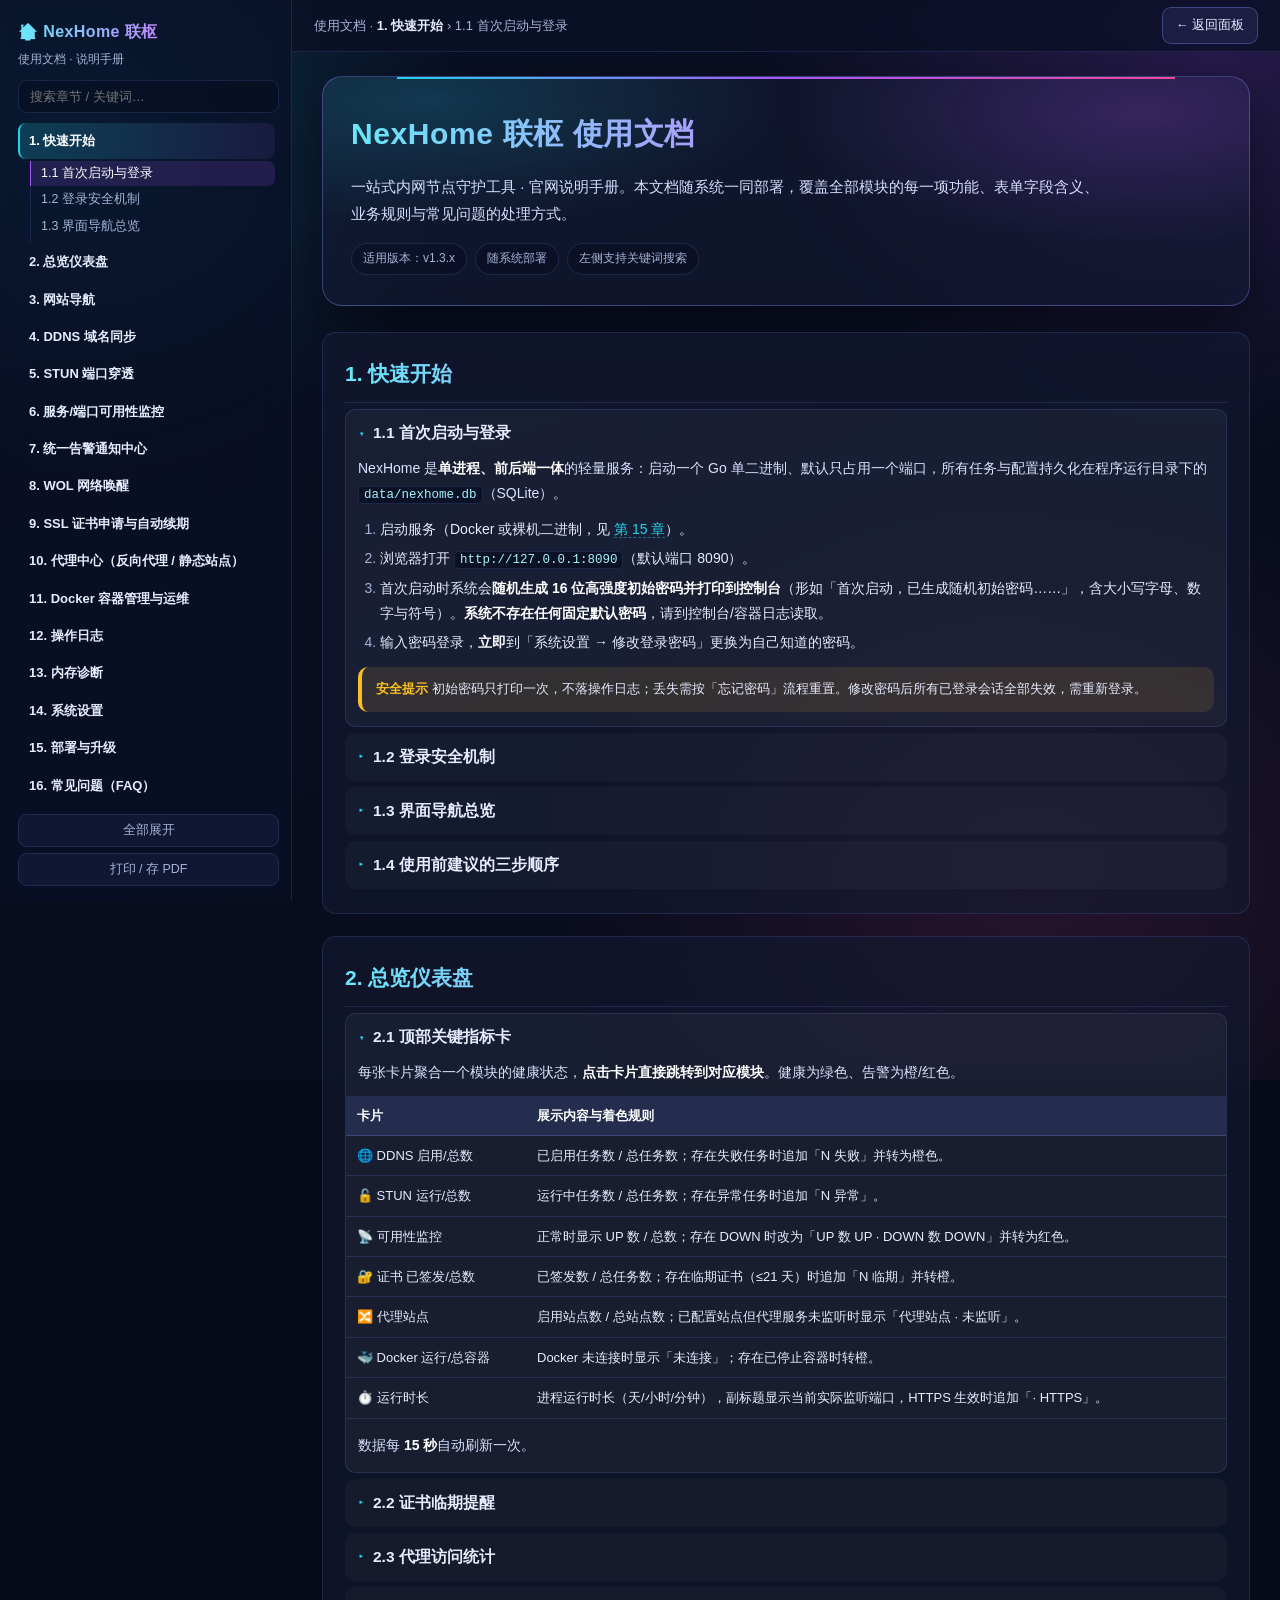
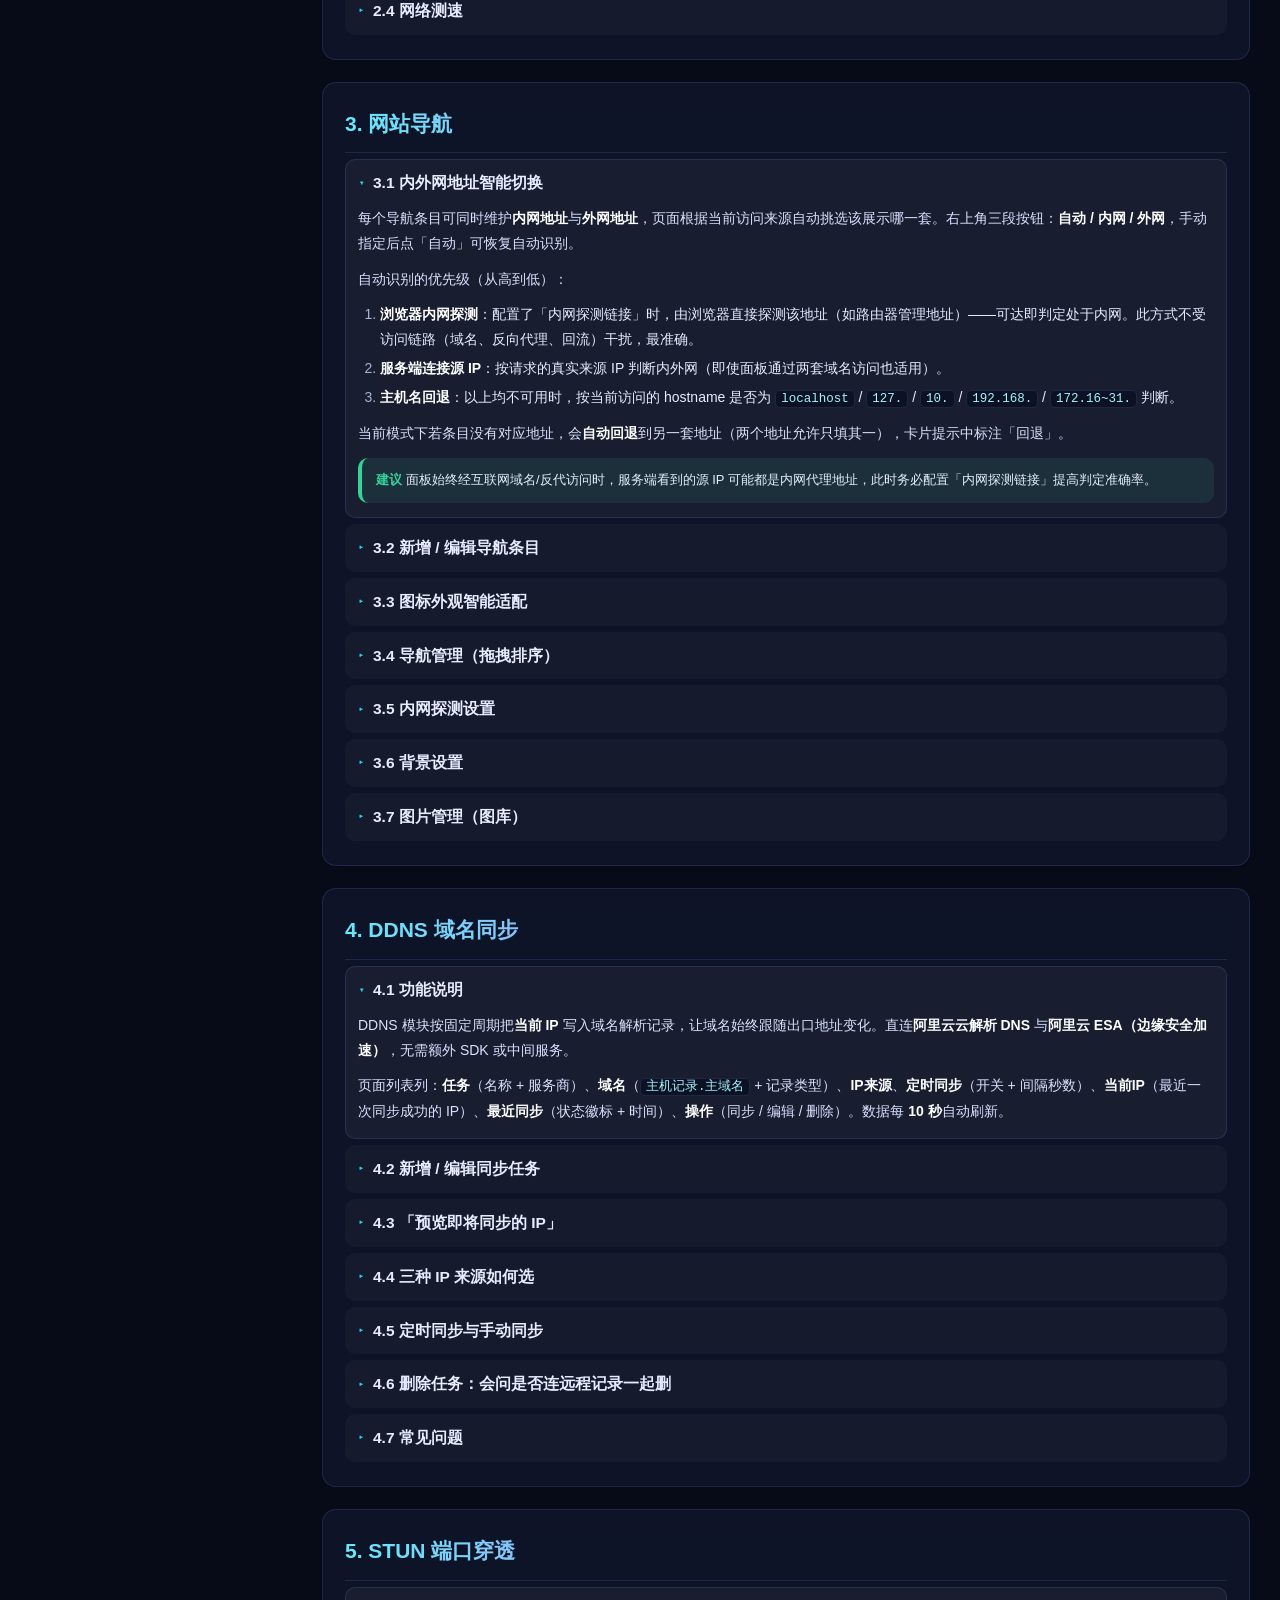
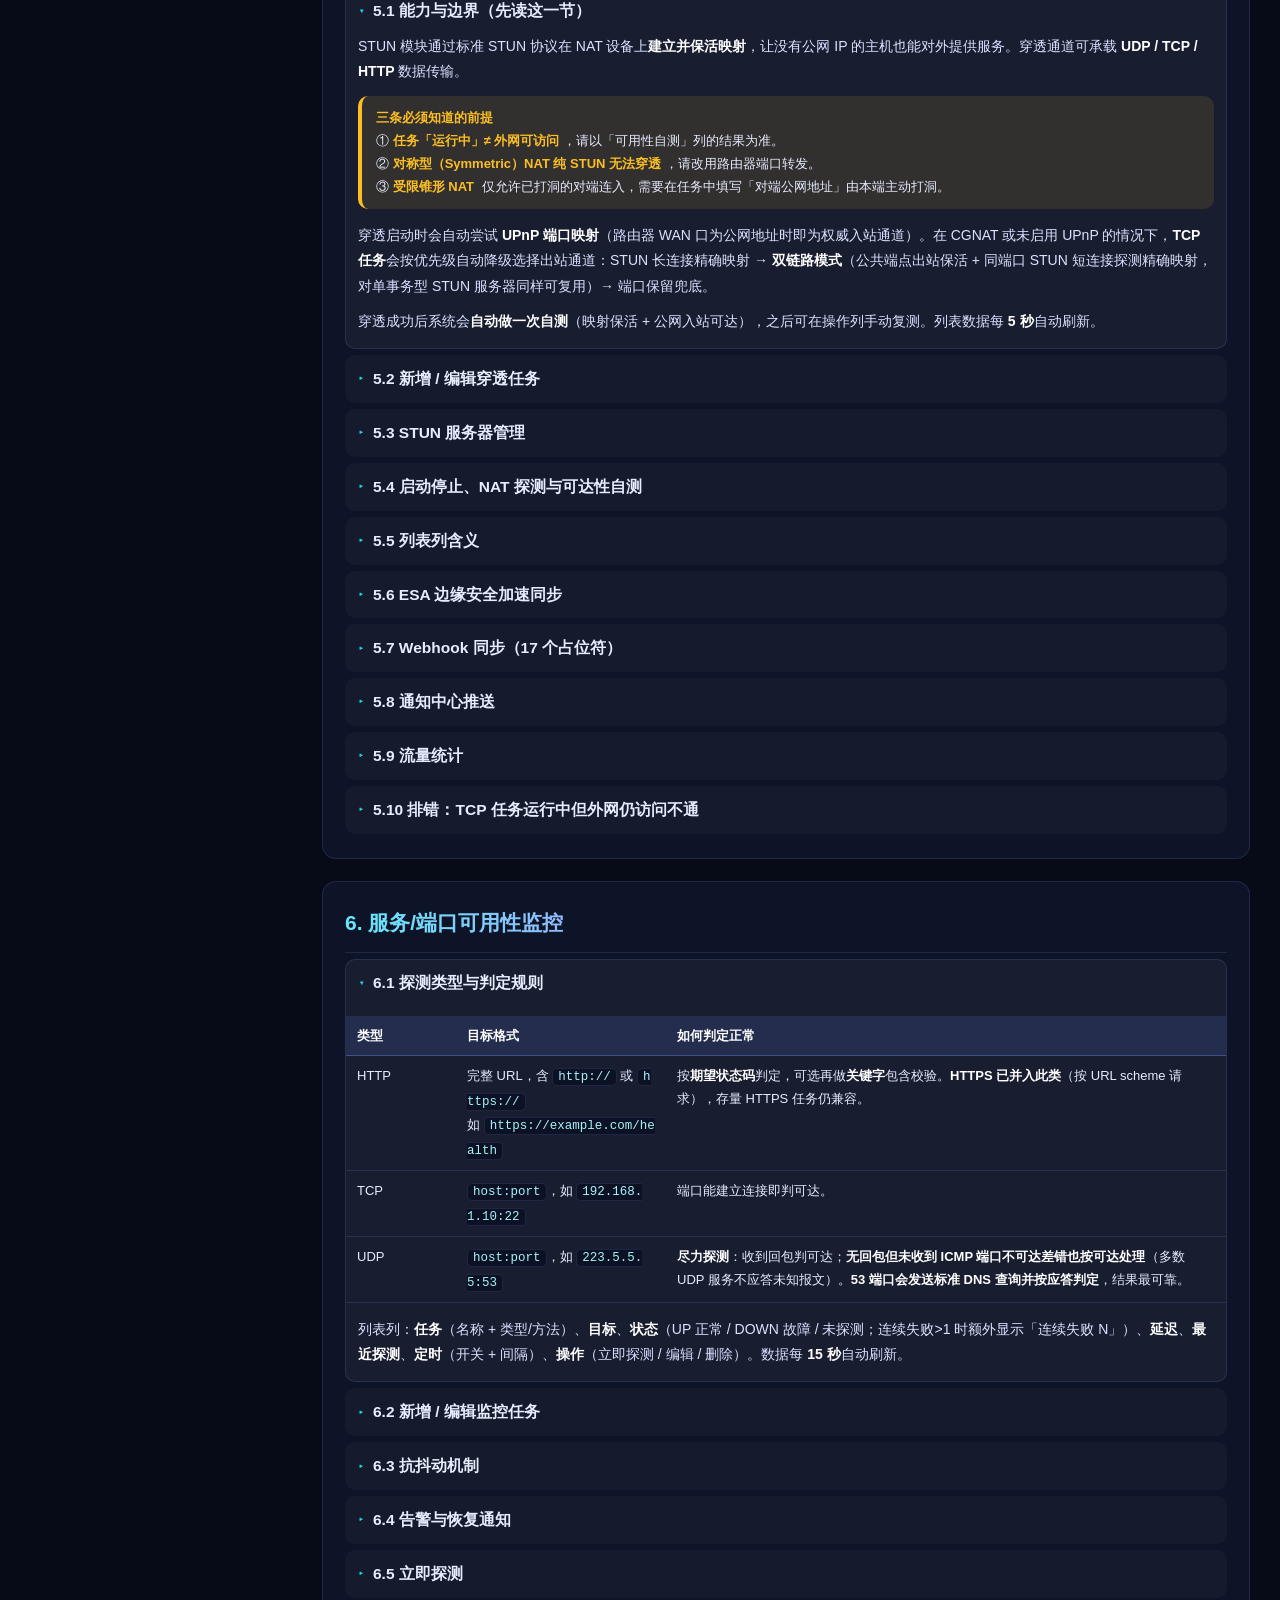
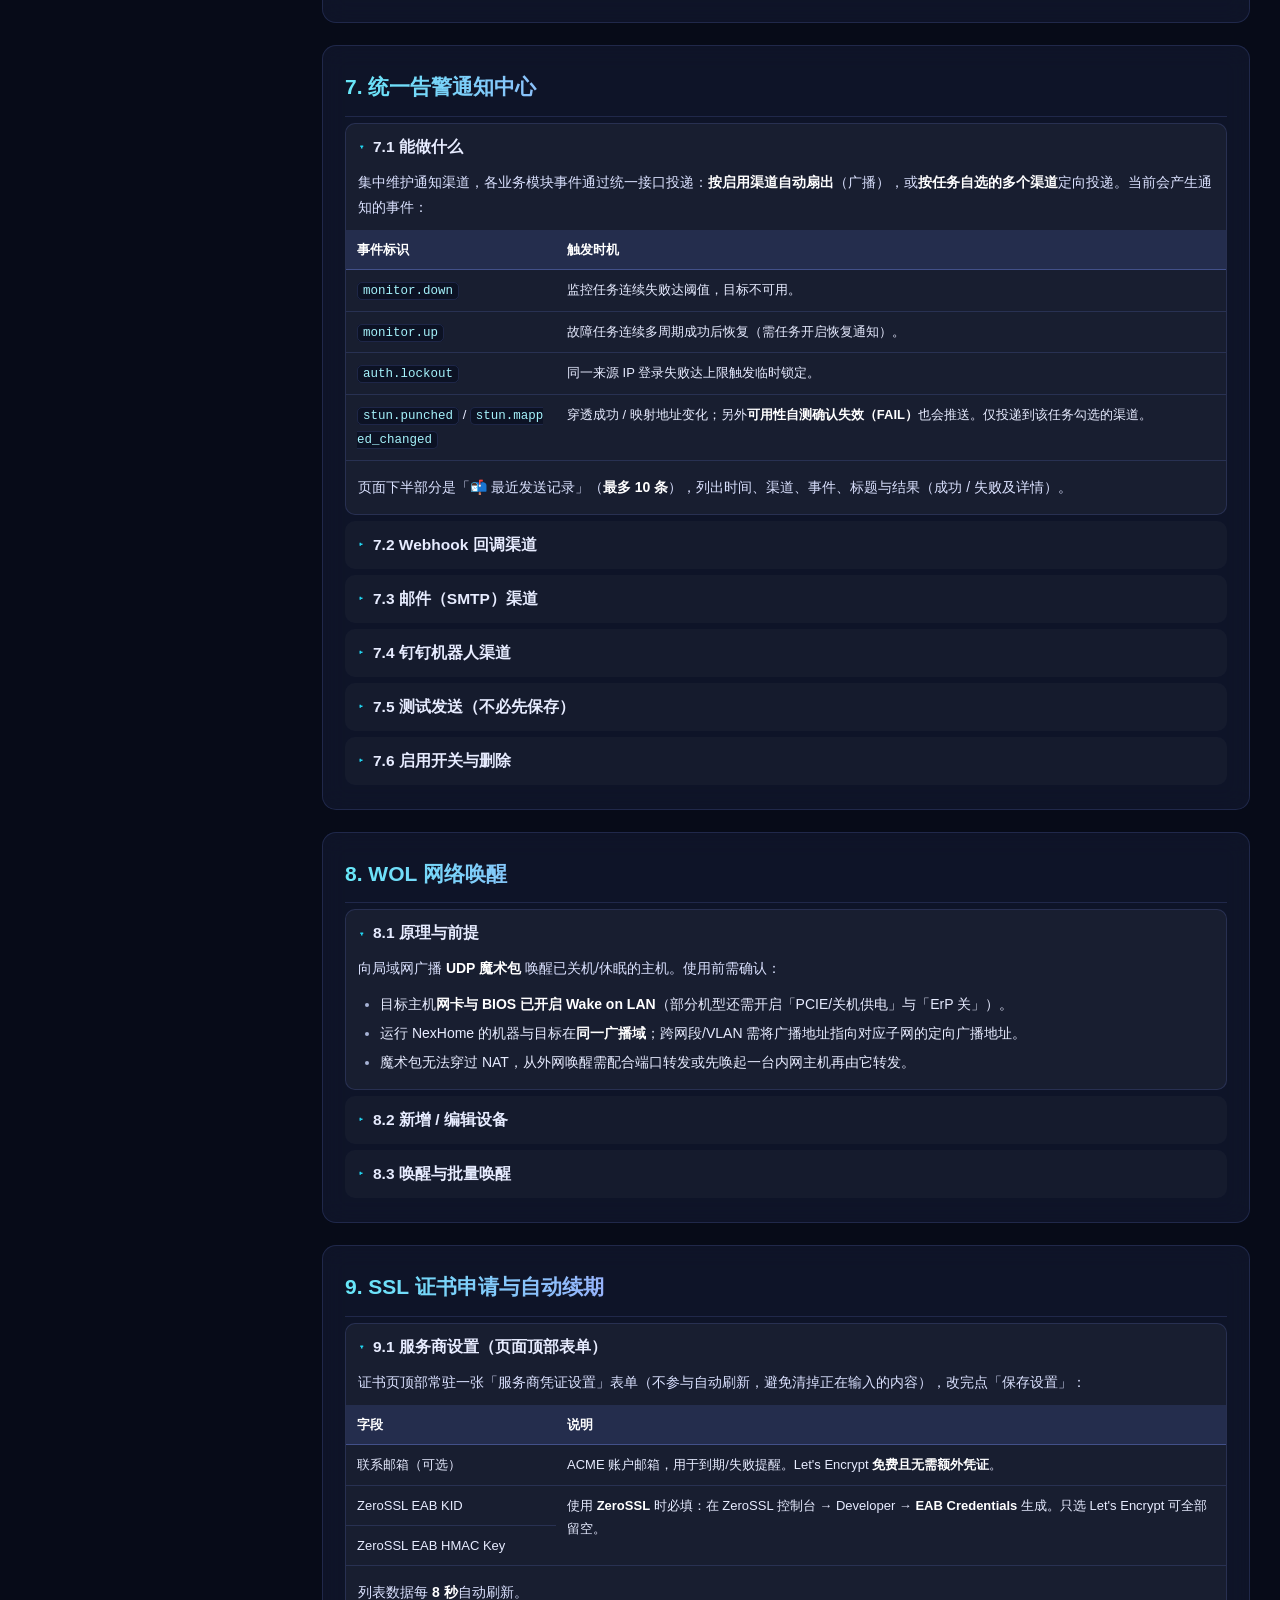
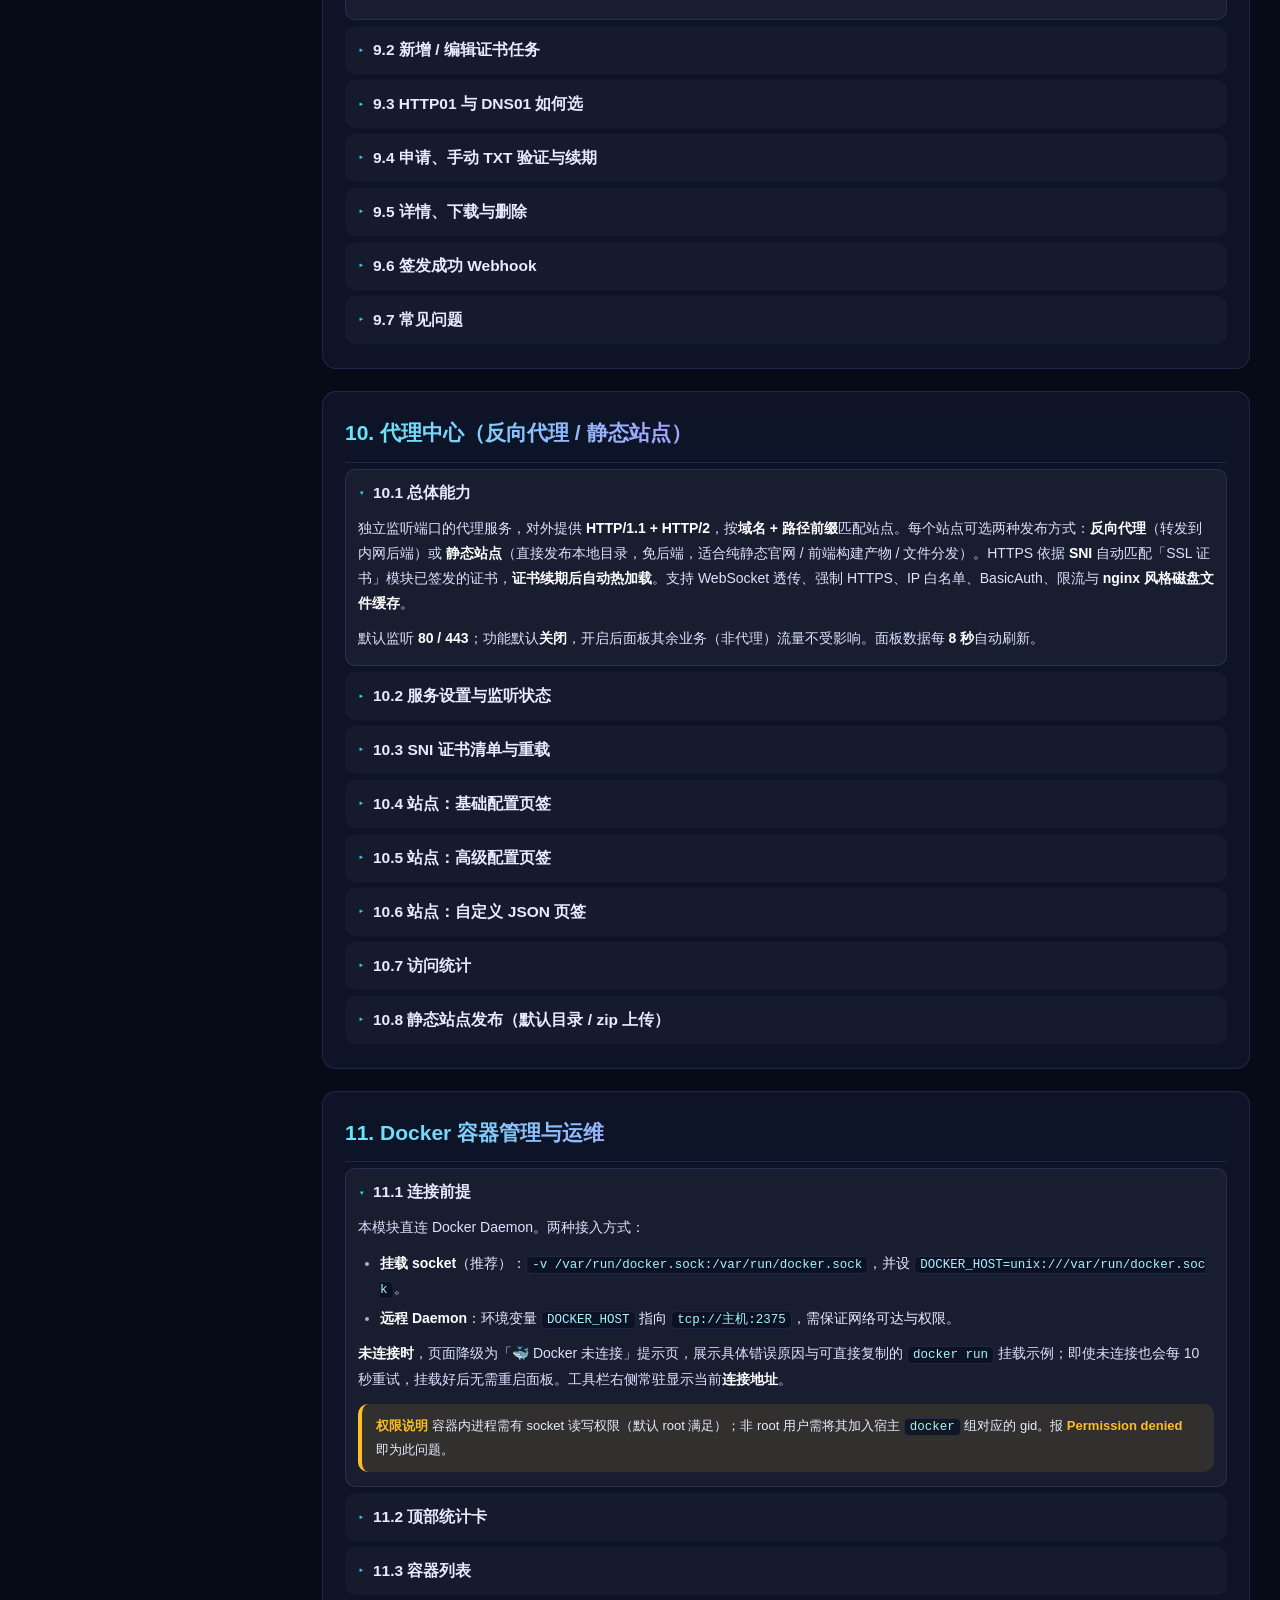
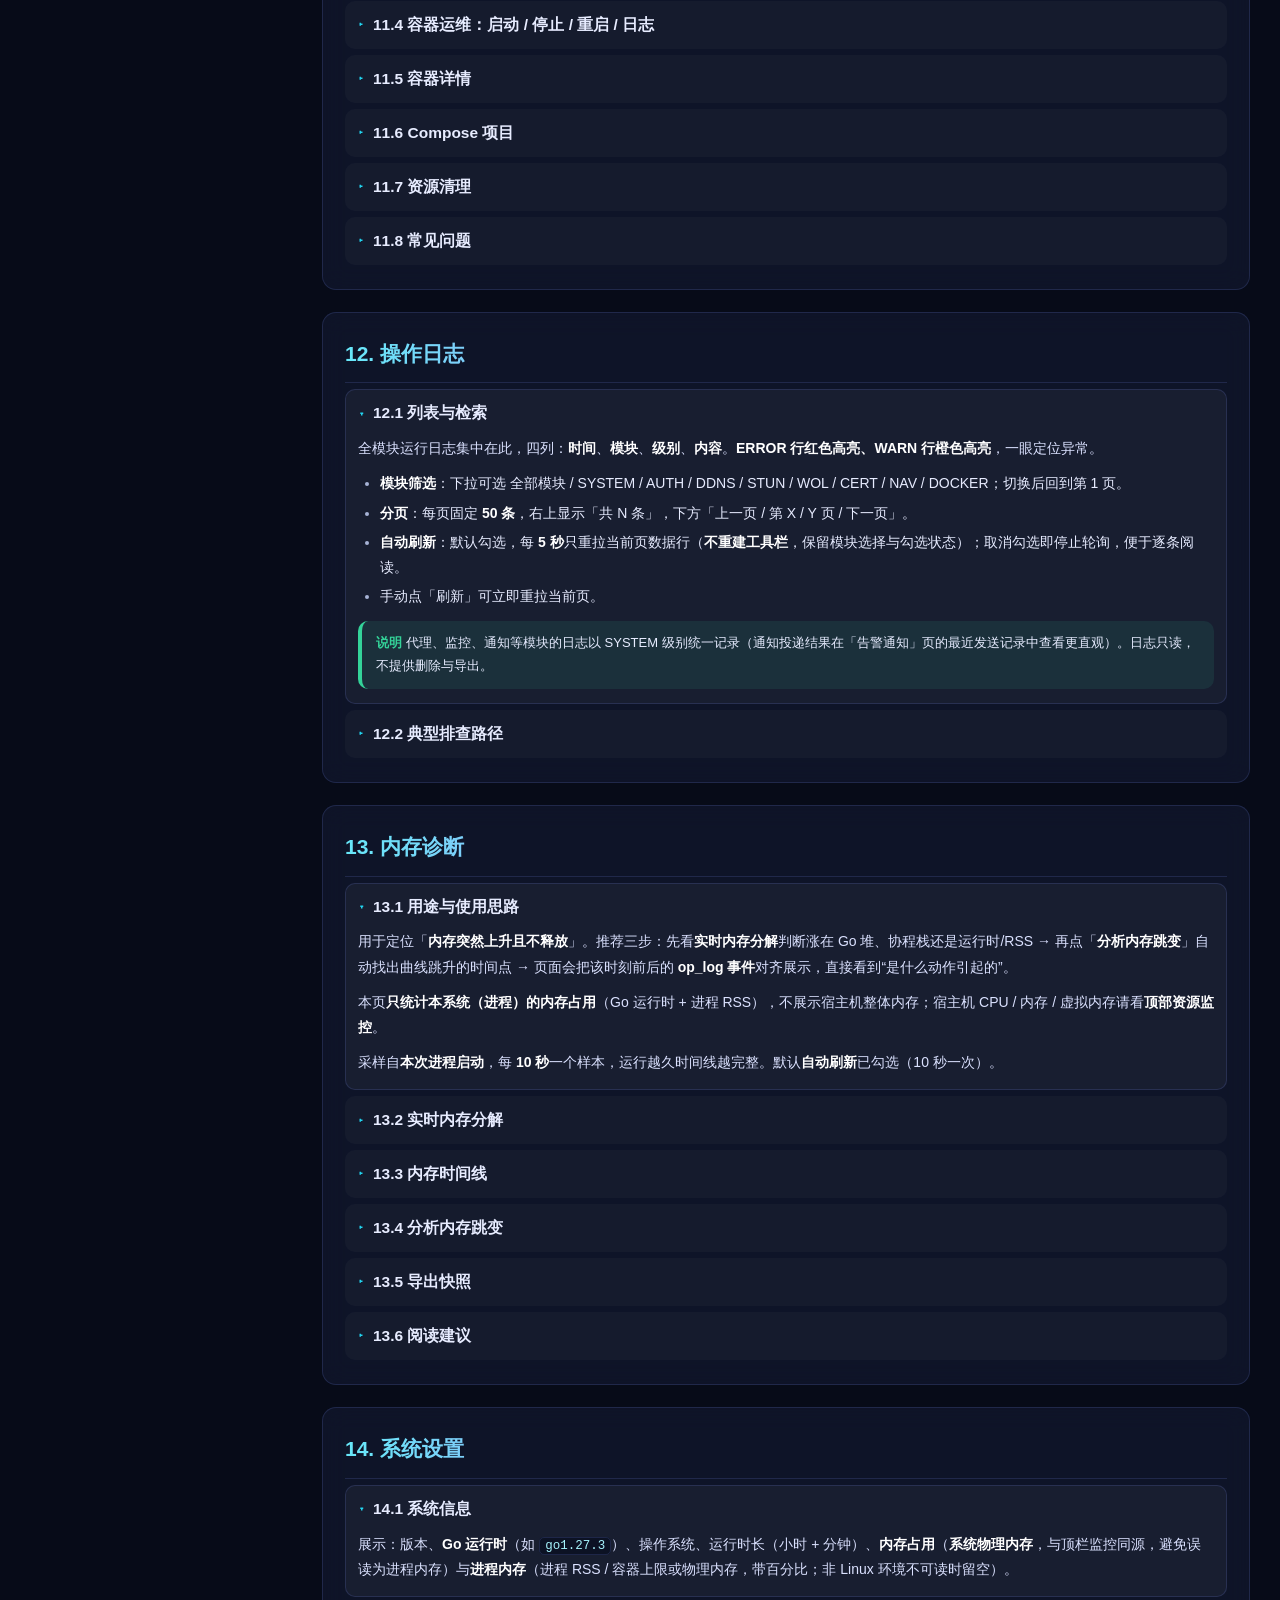
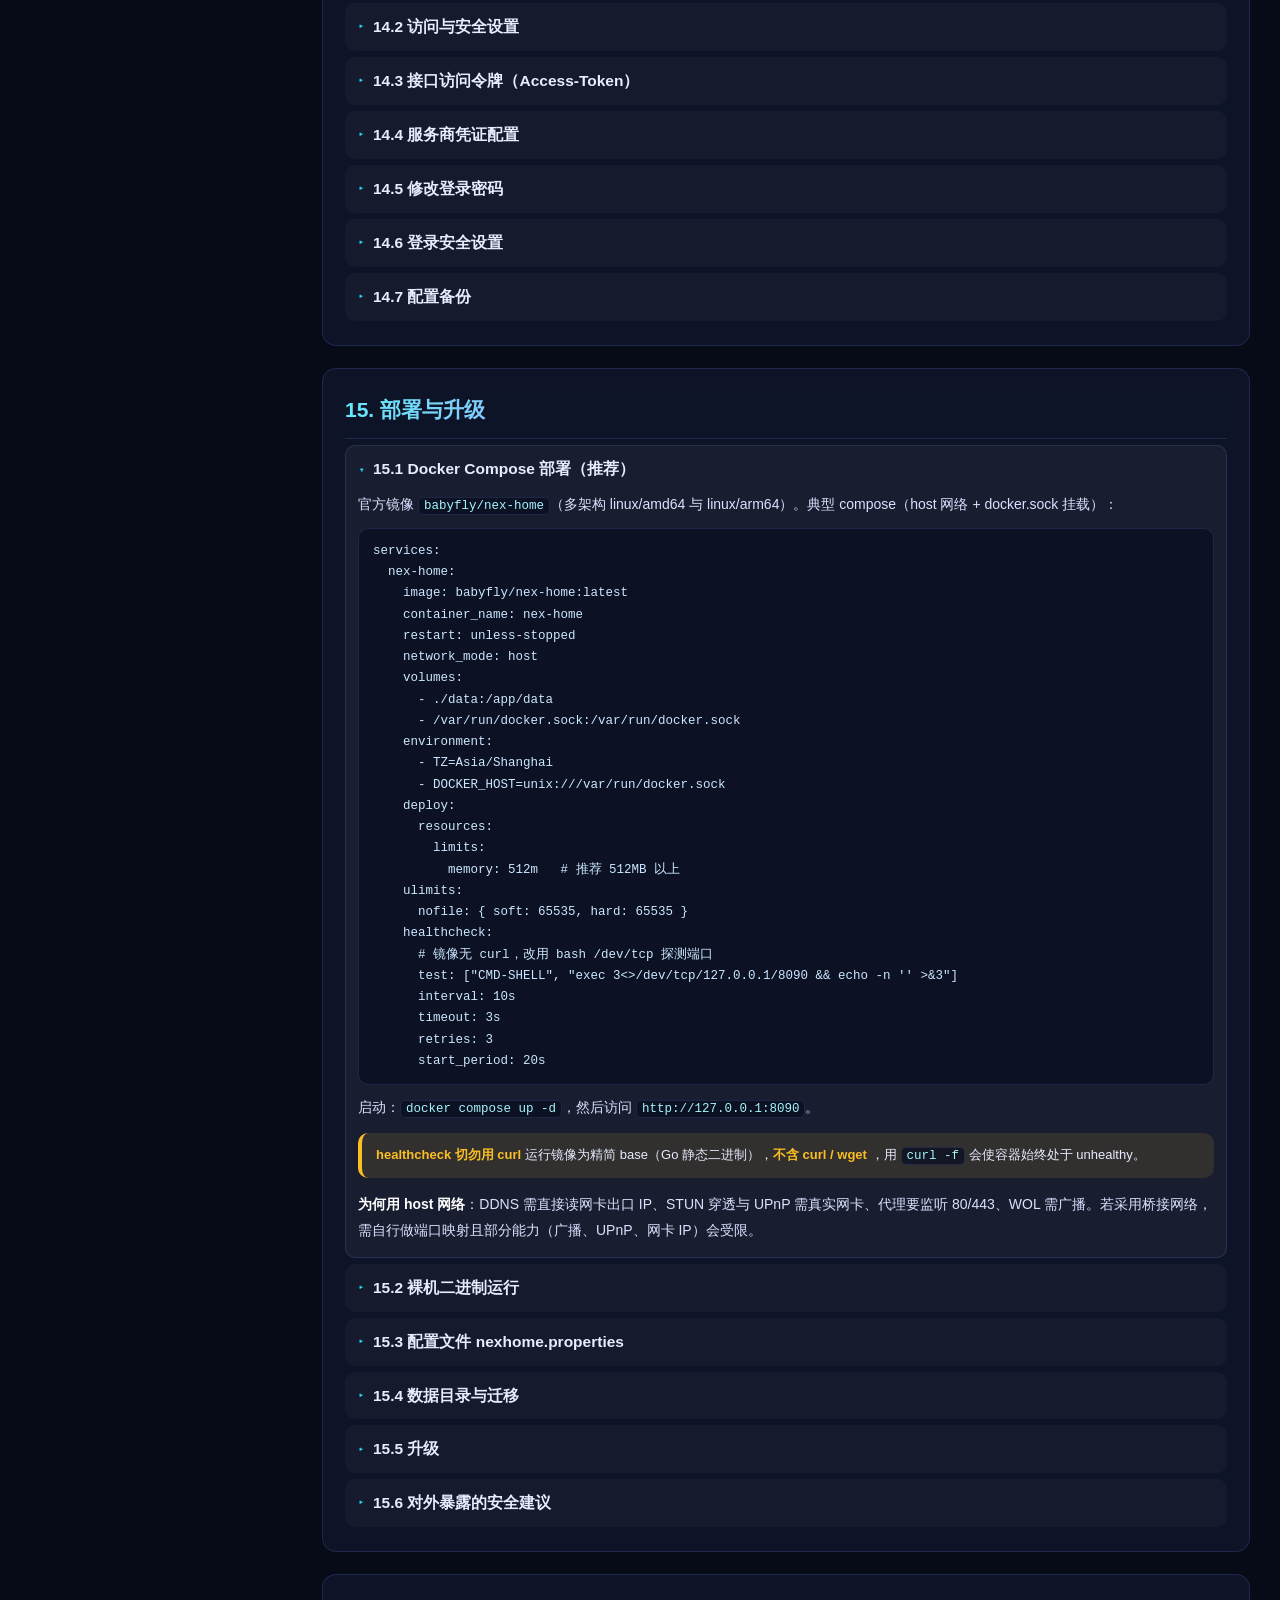
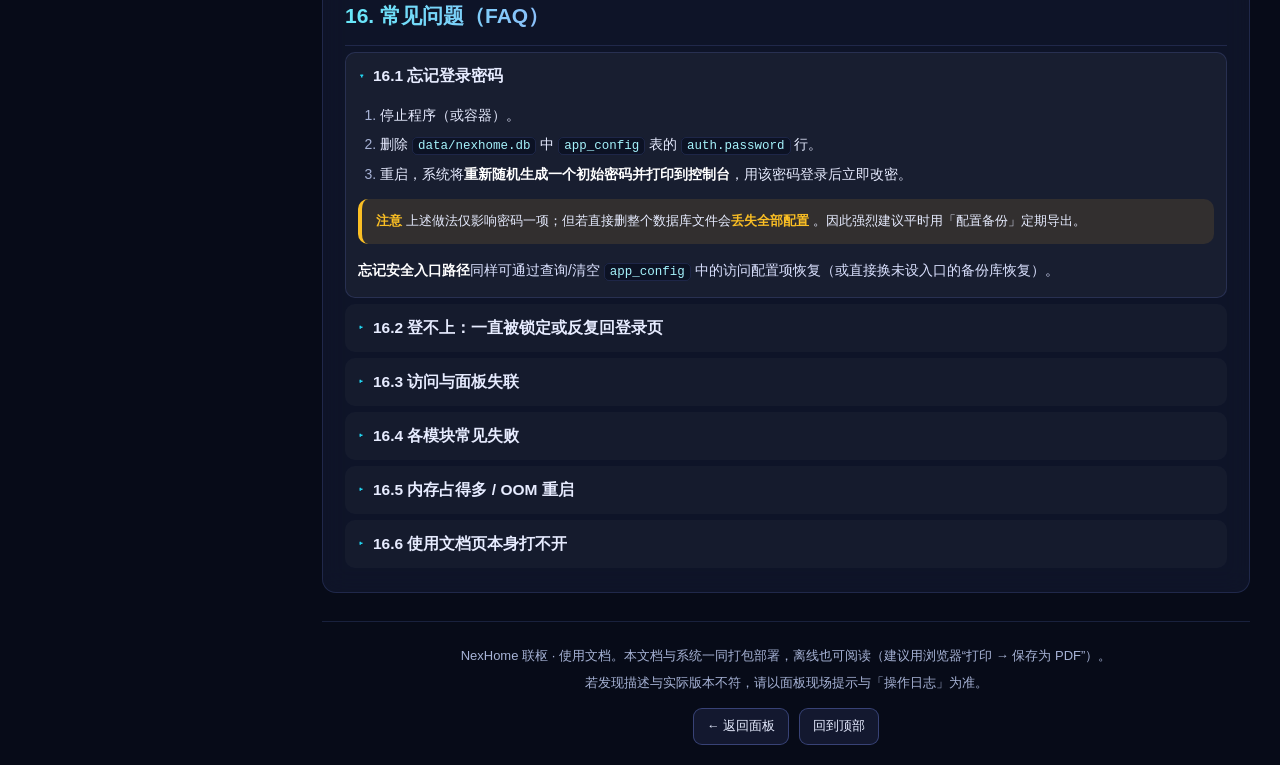
==== commit b8ddac8d: "增加访问token，可以免登录调用api" ====
--- a/internal/web/web/docs.html
+++ b/internal/web/web/docs.html
@@ -89,7 +89,7 @@
                         <tr><td>🐳 Docker 容器</td><td>容器观测与起停运维</td><td><a href="#sec-docker">第 11 章</a></td></tr>
                         <tr><td>📋 操作日志</td><td>全模块运行日志检索</td><td><a href="#sec-logs">第 12 章</a></td></tr>
                         <tr><td>🩺 内存诊断</td><td>内存分解、跳变点与日志关联分析</td><td><a href="#sec-diag">第 13 章</a></td></tr>
-                        <tr><td>⚙️ 系统设置</td><td>访问配置、HTTPS、安全入口、凭证、密码、备份</td><td><a href="#sec-settings">第 14 章</a></td></tr>
+                        <tr><td>⚙️ 系统设置</td><td>访问配置、HTTPS、安全入口、接口令牌、凭证、密码、备份</td><td><a href="#sec-settings">第 14 章</a></td></tr>
                         </tbody>
                     </table>
                     <p>顶栏右侧常驻 <b>CPU / 内存 / 虚拟内存</b> 三项实时负载（每 5 秒刷新，≥60% 变橙、≥85% 变红），以及 <b>📖 使用文档</b>（打开本页）与 <b>退出登录</b> 按钮。左下角显示当前版本号与 Go 运行时版本。</p>
@@ -1023,17 +1023,34 @@
                     <div class="doc-note warn"><b>开启安全入口前必读</b>保存即重启且地址变更，旧地址立即不再生效。若忘记入口路径，需按 <a href="#sec-faq">第 16 章</a> 的方式直接修改数据库恢复。</div>
                 </details>
                 <details class="doc-sub-sec">
-                    <summary><h3>14.3 服务商凭证配置</h3></summary>
+                    <summary><h3>14.3 接口访问令牌（Access-Token）</h3></summary>
+                    <p>配置一个<b>接口访问令牌</b>后，在请求头中携带 <code>Access-Token: &lt;令牌&gt;</code> 即可调用全部 <code>/api/**</code> 接口，权限<b>等同于已登录用户</b>。适用于其他系统或脚本长期调用（例如邮件服务器定时拉取证书、批量查询任务状态）。</p>
+                    <table>
+                        <thead><tr><th style="width:190px">字段</th><th>说明</th></tr></thead>
+                        <tbody>
+                        <tr><td>Access-Token</td><td>长度 <b>8~64 位</b>，仅支持<b>字母、数字、中划线、下划线</b>；<b>留空保存即停用</b>。点「随机生成」自动填入 32 位高强度随机串，也可手动输入；「复制」按钮可一键复制。</td></tr>
+                        </tbody>
+                    </table>
+                    <pre>curl -H "Access-Token: &lt;令牌&gt;" http://地址:端口/api/cert/tasks</pre>
+                    <ul>
+                        <li>保存后<b>立即生效</b>，无需重启 Web 服务；修改后旧令牌立即失效。</li>
+                        <li>令牌不参与<b>单点登录</b>与 24 小时会话过期，不会把浏览器会话踢下线。</li>
+                        <li>启用<b>安全入口</b>时，接口路径同样需要带入口前缀（如 <code>/入口/api/cert/tasks</code>）。</li>
+                    </ul>
+                    <div class="doc-note warn"><b>安全提醒</b>令牌为明文保存，且能力<b>等同于登录密码</b>（可下载证书私钥、导出数据库、修改全部配置）。请仅在可信网络或 HTTPS 下使用，一旦泄露应立即重新生成；不需要时留空停用。</div>
+                </details>
+                <details class="doc-sub-sec">
+                    <summary><h3>14.4 服务商凭证配置</h3></summary>
                     <p>集中维护云服务商 AccessKey，<b>DDNS 同步</b>与 <b>SSL 证书 DNS01 自动验证</b>在表单中直接下拉引用，<b>修改后所有引用它的任务自动生效</b>。目前服务商仅支持<b>阿里云（云解析 / ESA）</b>。</p>
                     <p>字段：<b>配置名称 *</b>（如“阿里云主账号”）、<b>服务商 *</b>、<b>ESA 站点 SiteId</b>（仅阿里云显示且可选，<b>域名托管在 ESA 做 DNS01 自动验证时必填</b>）、<b>AccessKey ID *</b>、<b>AccessKey Secret *</b>（密码型输入）。列表中 AccessKey ID <b>脱敏展示</b>（前 4 后 4，中间以 ****）。</p>
                     <p><b>删除凭证时的联动处理</b>（确认弹窗会明说）：引用它的 <b>DDNS 任务回填当前凭证</b>继续可用；<b>证书任务回到手动添加 TXT 模式</b>；<b>STUN 任务的 ESA 同步失效</b>。建议删除前先检查引用。</p>
                 </details>
                 <details class="doc-sub-sec">
-                    <summary><h3>14.4 修改登录密码</h3></summary>
+                    <summary><h3>14.5 修改登录密码</h3></summary>
                     <p>原密码 * + 新密码 *（<b>至少 12 位</b>，表单已做 minlength 校验）+ 确认新密码 *，两次不一致会直接提示。修改成功后<b>清空本地会话并回到登录页</b>（所有已登录设备都需重新登录）。密码以 <b>SHA-256</b> 摘要存储，系统不可反向查看。</p>
                 </details>
                 <details class="doc-sub-sec">
-                    <summary><h3>14.5 登录安全设置</h3></summary>
+                    <summary><h3>14.6 登录安全设置</h3></summary>
                     <table>
                         <thead><tr><th style="width:250px">字段</th><th>说明</th></tr></thead>
                         <tbody>
@@ -1044,7 +1061,7 @@
                     <p>达上限后该<b>来源 IP</b> 被临时锁定指定时长，成功登录后计数清零；失败计数为<b>进程内存态，重启后归零</b>。锁定触发时推送 <code>auth.lockout</code> 告警。系统强制<b>单点登录</b>。</p>
                 </details>
                 <details class="doc-sub-sec">
-                    <summary><h3>14.6 配置备份</h3></summary>
+                    <summary><h3>14.7 配置备份</h3></summary>
                     <p>「⬇ 下载配置备份」导出当前数据库（所有任务与配置）的<b>一致性快照文件</b>（基于 <code>VACUUM INTO</code>，不会读到中途写入的半成品数据），用于离线备份与迁移。<b>本期仅提供下载导出，不提供导入恢复</b>；恢复需手工替换 <code>data/nexhome.db</code>。</p>
                     <div class="doc-note tip"><b>建议</b>改密码、改端口、改安全入口前先备份一次；忘记密码时也可凭备份避免丢失全部配置。</div>
                 </details>
